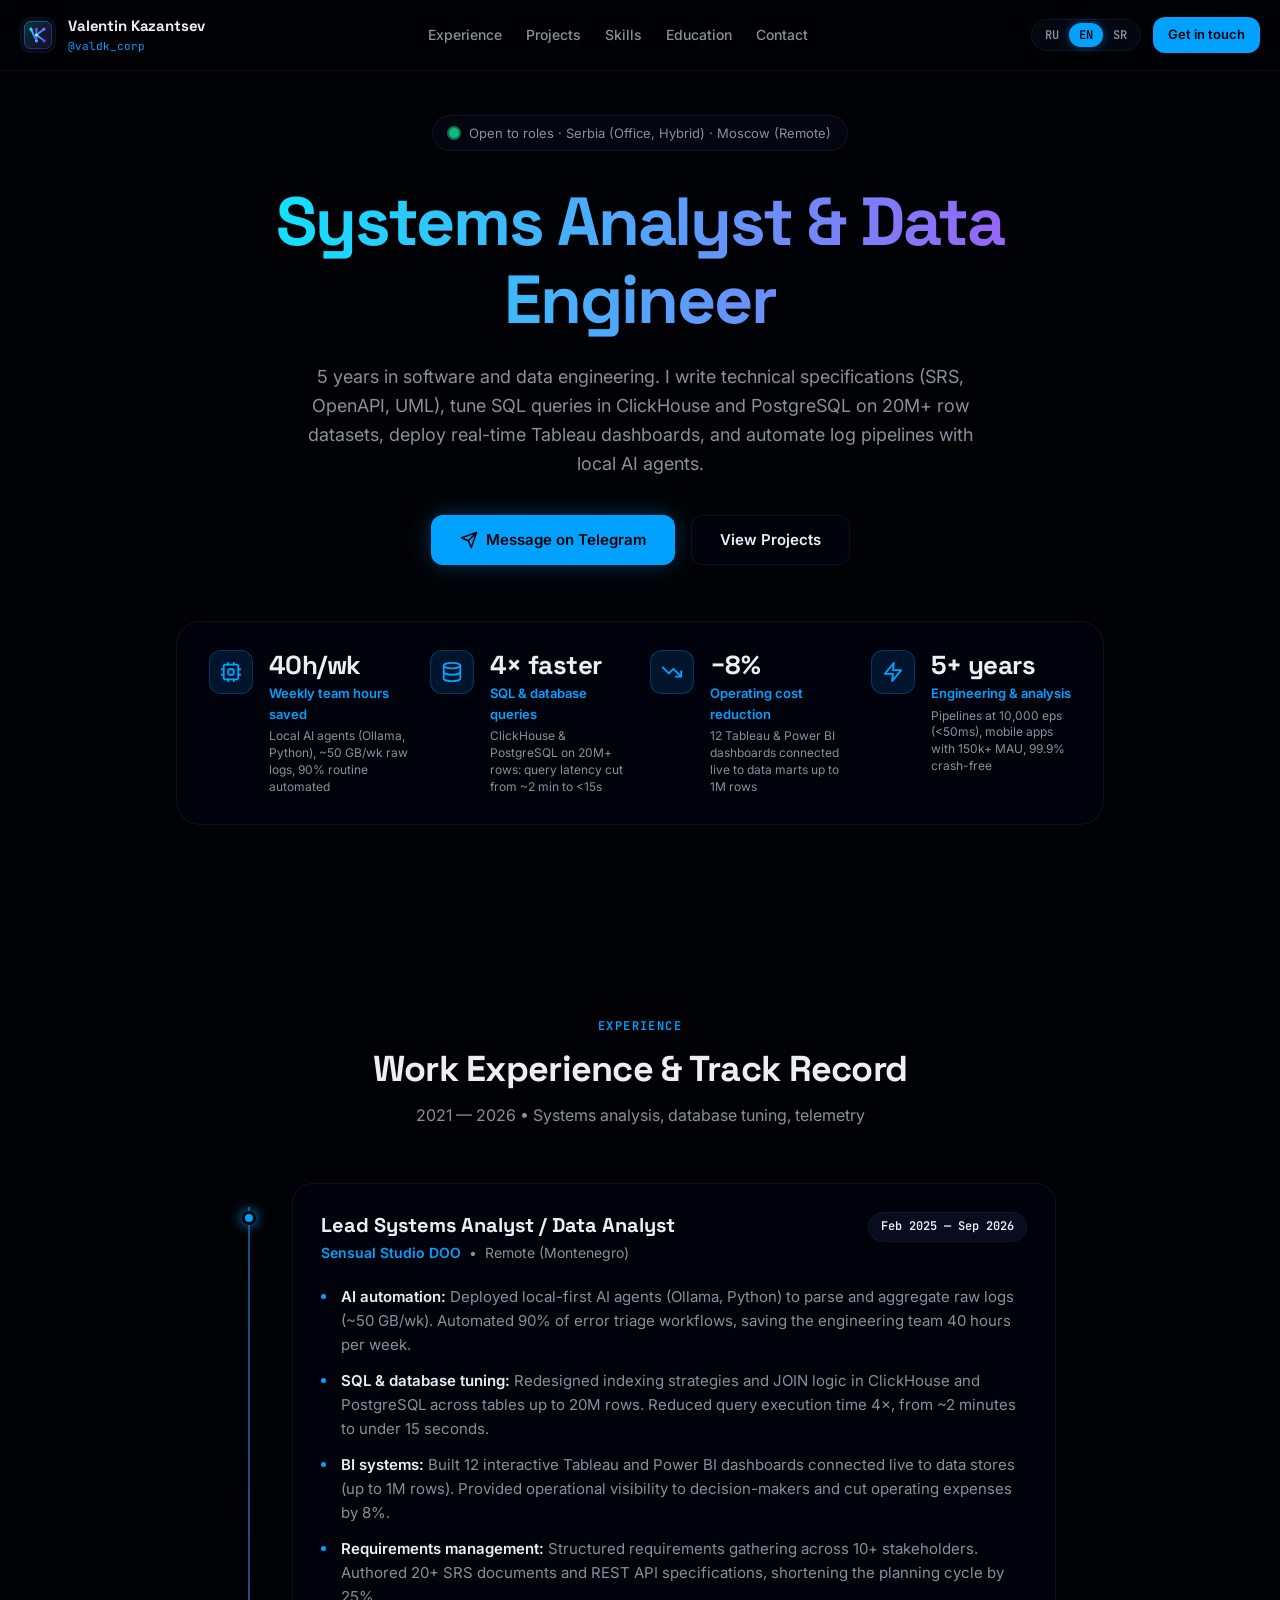
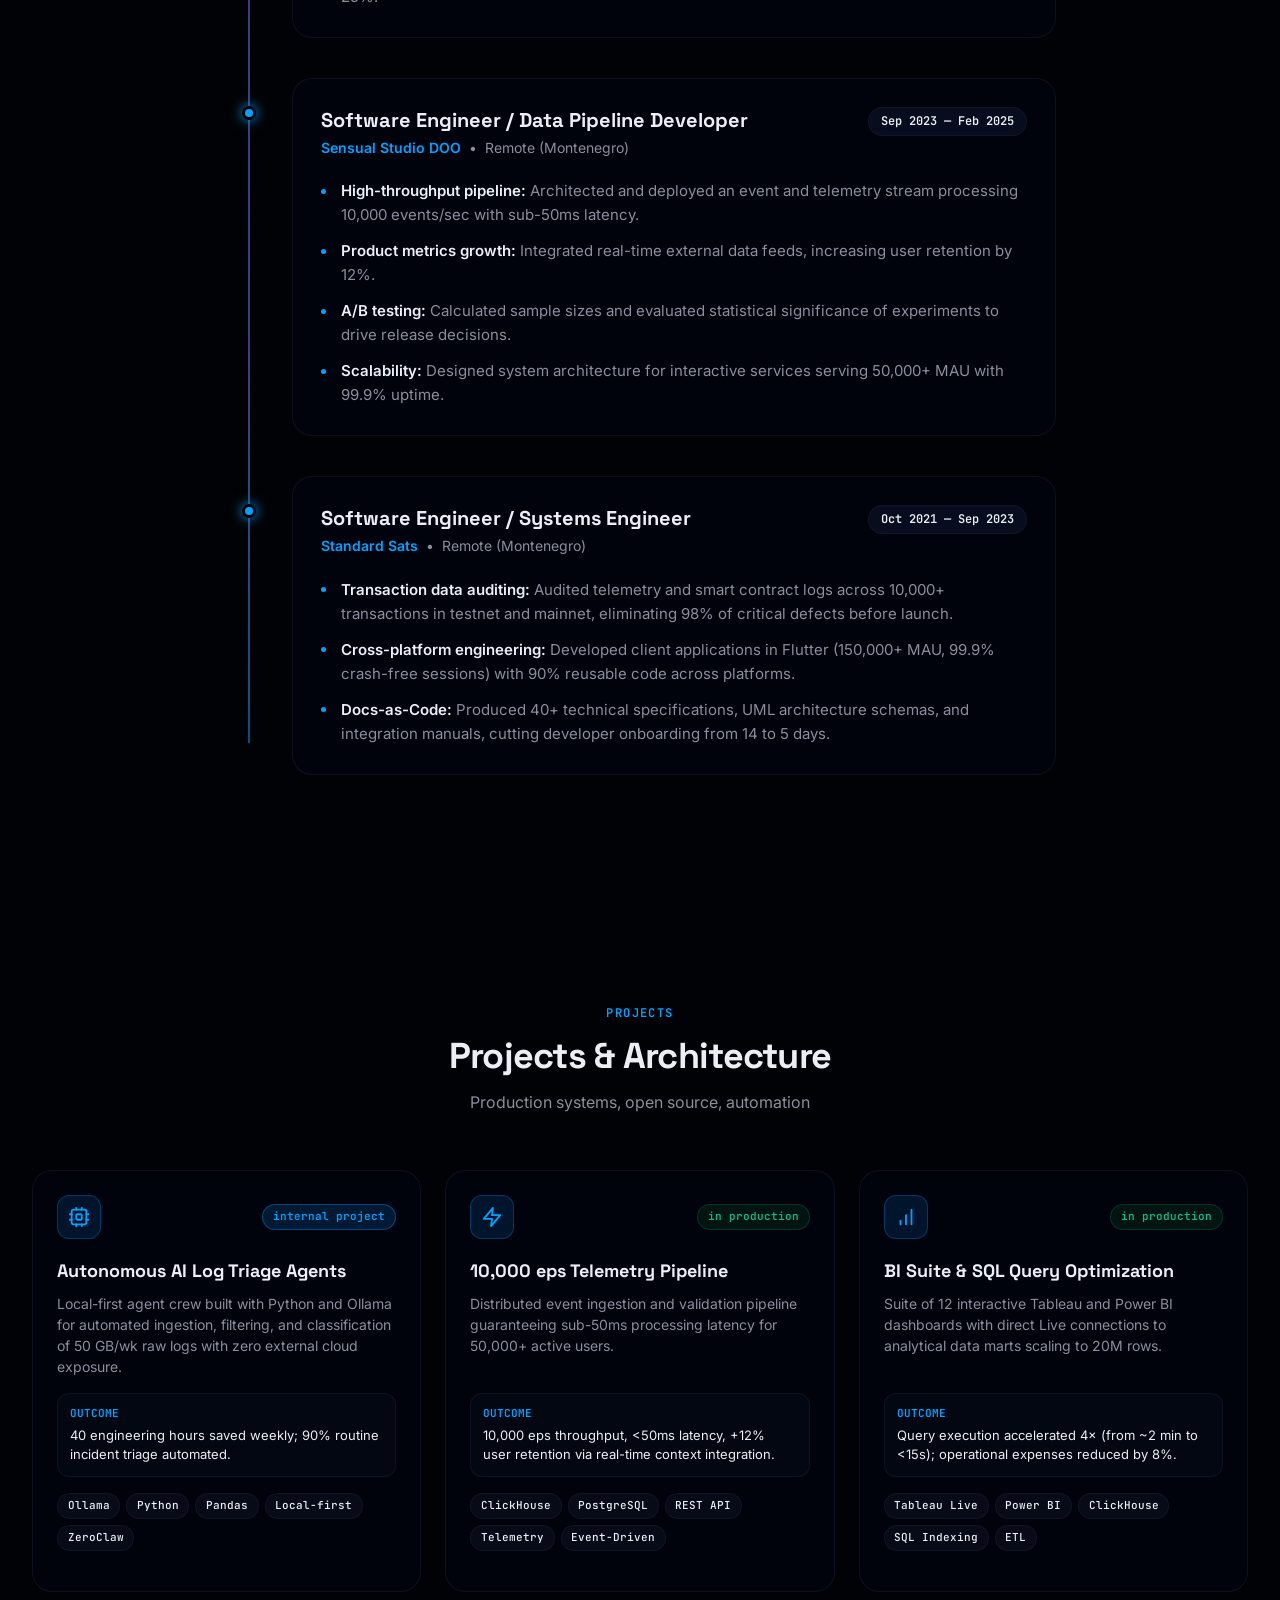
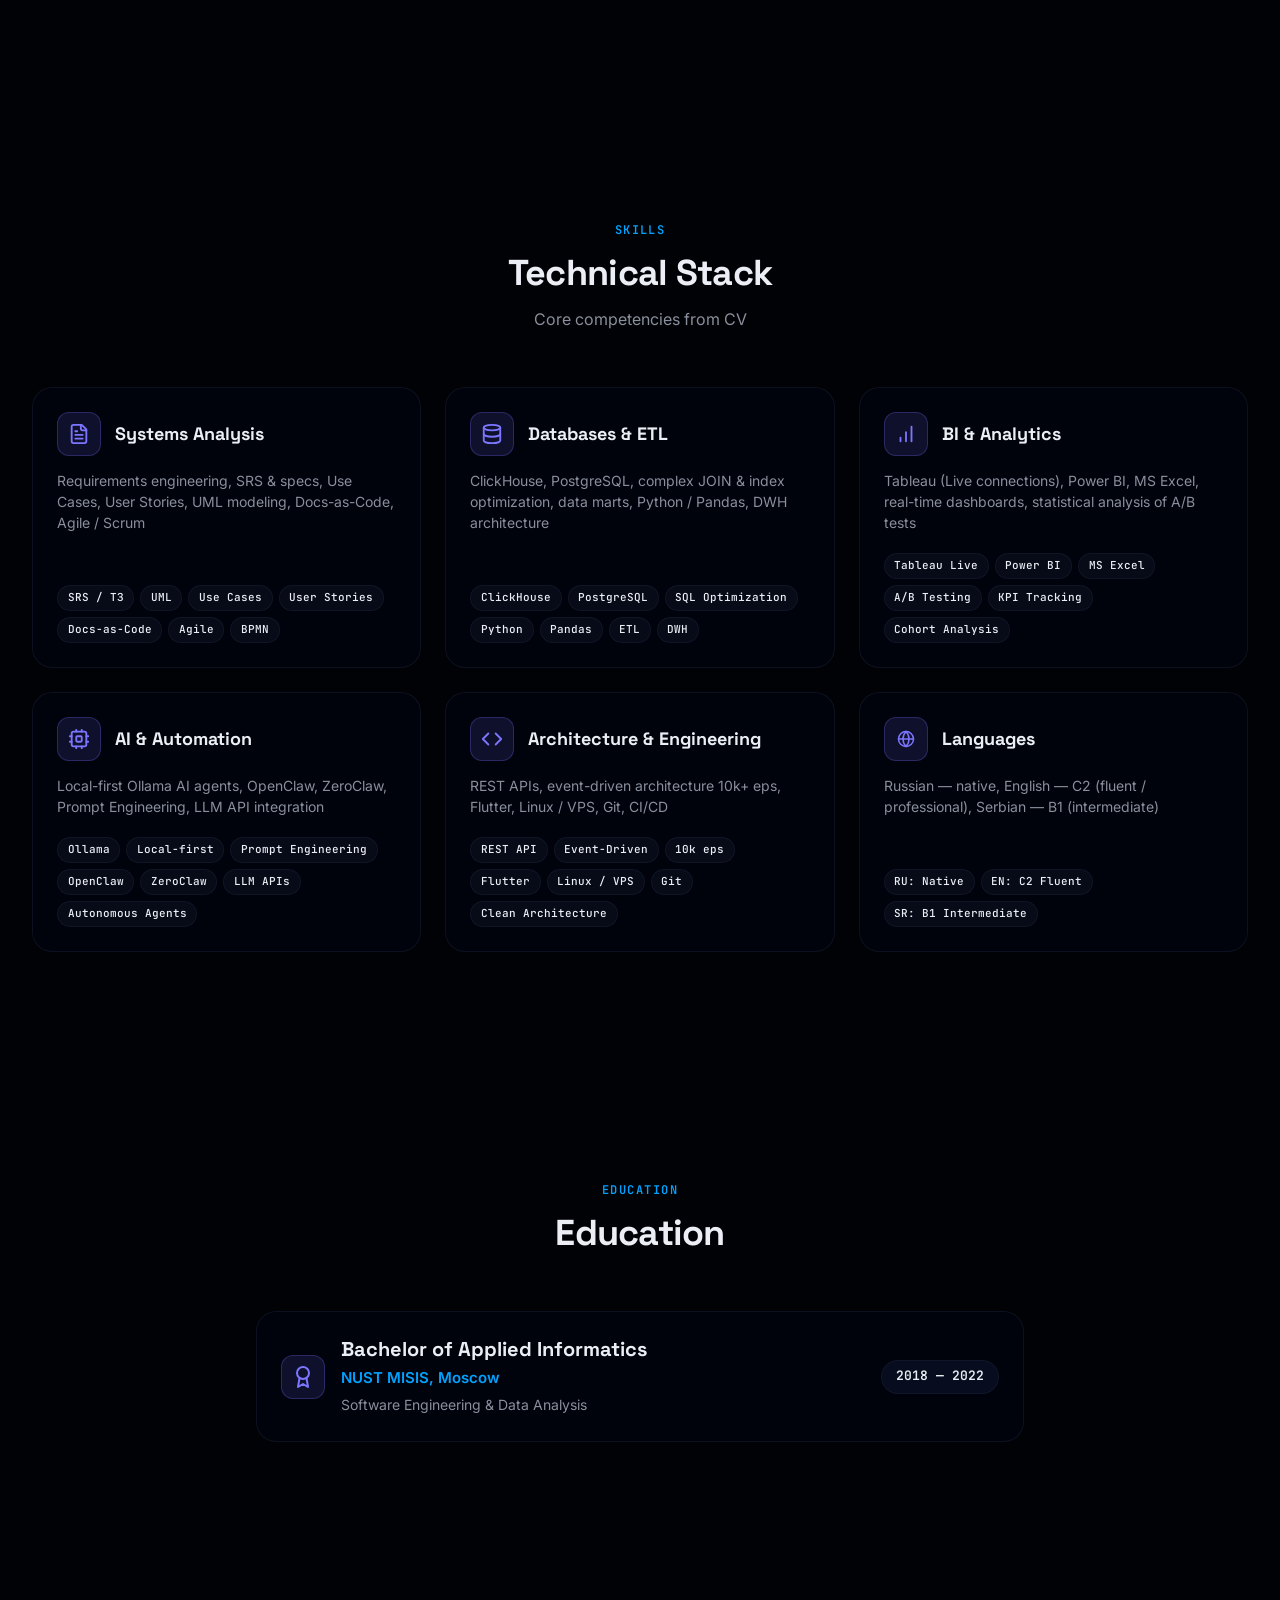
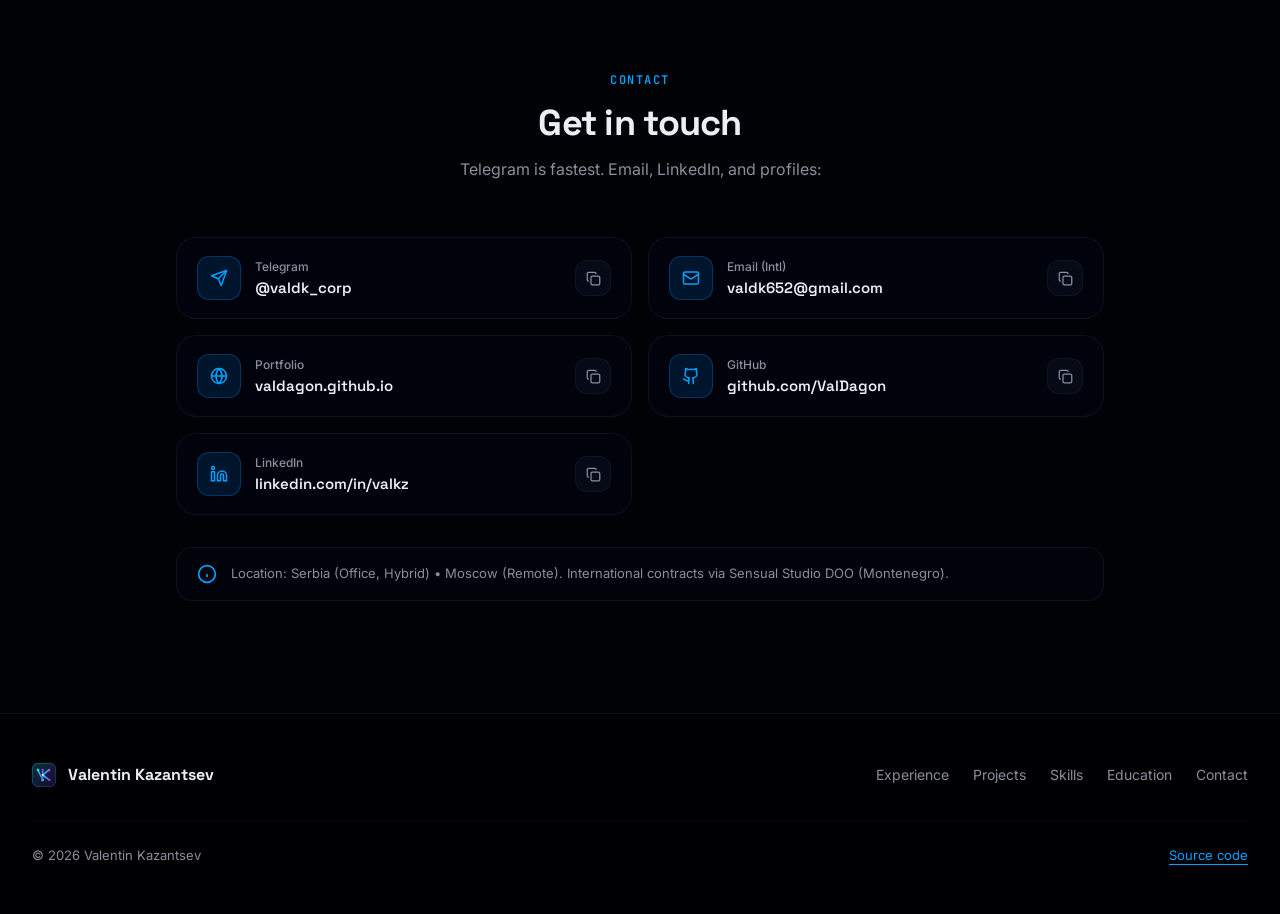
==== index.html @ 66e1b9c4 "feat: initial release of personal site" ====
<!doctype html>
<html lang="ru">
  <head>
    <meta charset="utf-8" />
    <script>
      (function () {
        var path = location.pathname;
        if (
          location.hostname.toLowerCase() === "valdagon.github.io" &&
          (path === "/card" || path.indexOf("/card/") === 0)
        ) {
          location.replace("https://valdagon.github.io/" + location.search + location.hash);
        }
      })();
    </script>
    <meta name="viewport" content="width=device-width, initial-scale=1" />
    <meta name="color-scheme" content="dark" />
    <meta name="theme-color" content="#0d0f18" />
    <title>Валентин Казанцев — Системный аналитик & инженер данных</title>
    <meta
      name="description"
      content="5 лет в IT: разработка ТЗ и SRS, проектирование интеграций, оптимизация ClickHouse и PostgreSQL, дашборды Tableau и локальные ИИ-агенты."
    />
    <link rel="canonical" href="https://valdagon.github.io/" />
    <link rel="icon" type="image/svg+xml" href="/assets/favicon.svg?v=20261026" />
    <link rel="icon" type="image/png" sizes="32x32" href="/assets/favicon-32x32.png?v=20261026" />
    <link rel="icon" type="image/png" sizes="16x16" href="/assets/favicon-16x16.png?v=20261026" />
    <link rel="shortcut icon" href="/favicon.ico?v=20261026" />
    <link rel="apple-touch-icon" sizes="180x180" href="/assets/apple-touch-icon-v3.png?v=20261026" />

    <!-- Google Fonts: Space Grotesk, Inter, JetBrains Mono with full Cyrillic & Latin support -->
    <link rel="preconnect" href="https://fonts.googleapis.com" />
    <link rel="preconnect" href="https://fonts.gstatic.com" crossorigin />
    <link
      href="https://fonts.googleapis.com/css2?family=Inter:wght@400;500;600;700&family=JetBrains+Mono:wght@400;500;600&family=Space+Grotesk:wght@500;600;700&display=swap"
      rel="stylesheet"
    />

    <meta property="og:type" content="profile" />
    <meta property="og:url" content="https://valdagon.github.io/" />
    <meta property="og:title" content="Валентин Казанцев — Системный аналитик & инженер данных" />
    <meta
      property="og:description"
      content="5 лет в IT: разработка ТЗ и SRS, ClickHouse, PostgreSQL, Tableau, локальные ИИ-агенты."
    />
    <meta property="og:image" content="https://valdagon.github.io/assets/og-card-v3.png?v=20261026" />
    <meta property="og:image:secure_url" content="https://valdagon.github.io/assets/og-card-v3.png?v=20261026" />
    <meta property="og:image:type" content="image/png" />
    <meta property="og:image:width" content="1200" />
    <meta property="og:image:height" content="630" />
    <meta property="og:image:alt" content="Валентин Казанцев — Системный аналитик & инженер данных" />
    <meta property="og:locale" content="ru_RU" />
    <meta name="twitter:card" content="summary_large_image" />
    <meta name="twitter:title" content="Валентин Казанцев — Системный аналитик & инженер данных" />
    <meta
      name="twitter:description"
      content="5 лет в IT: разработка ТЗ и SRS, ClickHouse, PostgreSQL, Tableau, локальные ИИ-агенты."
    />
    <meta name="twitter:image" content="https://valdagon.github.io/assets/og-card-v3.png?v=20261026" />

    <link rel="stylesheet" href="/css/tokens.css?v=8" />
    <link rel="stylesheet" href="/css/style.css?v=8" />

    <script type="application/ld+json">
      {
        "@context": "https://schema.org",
        "@type": "Person",
        "name": "Валентин Казанцев",
        "alternateName": "Valentin Kazantsev",
        "jobTitle": "Системный аналитик",
        "url": "https://valdagon.github.io/",
        "email": "mailto:valrus56@yandex.ru",
        "sameAs": [
          "https://github.com/ValDagon",
          "https://www.linkedin.com/in/valkz/",
          "https://t.me/valdk_corp",
          "https://kwork.ru/user/valdk"
        ],
        "alumniOf": {
          "@type": "CollegeOrUniversity",
          "name": "НИТУ «МИСИС»"
        },
        "knowsLanguage": ["ru", "en", "sr"]
      }
    </script>
  </head>

  <body>
    <!-- Skip to content for keyboard accessibility -->
    <a class="skip-link" href="#main" data-i18n="skip">К содержанию</a>

    <!-- Cosmic Background: Radial Blur Blobs & Starfield -->
    <div class="cosmic-bg" aria-hidden="true">
      <div class="glow-blob glow-blob-1"></div>
      <div class="glow-blob glow-blob-2"></div>
      <div class="glow-blob glow-blob-3"></div>
      <div class="starfield" id="starfield"></div>
    </div>

    <!-- Fixed Glass Navbar -->
    <header class="navbar" id="navbar">
      <div class="navbar-container">
        <a href="#top" class="nav-brand" aria-label="Валентин Казанцев — наверх">
          <div class="brand-logo-wrap">
            <svg
              width="28"
              height="28"
              viewBox="0 0 36 36"
              fill="none"
              xmlns="http://www.w3.org/2000/svg"
              class="brand-monogram"
              aria-hidden="true"
            >
              <defs>
                <linearGradient id="vkBrandGradNav" x1="0%" y1="0%" x2="100%" y2="100%">
                  <stop offset="0%" stop-color="#00F2FE"></stop>
                  <stop offset="100%" stop-color="#7C3AED"></stop>
                </linearGradient>
                <linearGradient id="vkBrandBgNav" x1="0%" y1="0%" x2="100%" y2="100%">
                  <stop offset="0%" stop-color="#00F2FE" stop-opacity="0.18"></stop>
                  <stop offset="100%" stop-color="#7C3AED" stop-opacity="0.08"></stop>
                </linearGradient>
              </defs>
              <rect width="36" height="36" rx="9" fill="#0A0B14"></rect>
              <rect width="36" height="36" rx="9" fill="url(#vkBrandBgNav)"></rect>
              <rect x="0.5" y="0.5" width="35" height="35" rx="8.5" stroke="url(#vkBrandGradNav)" stroke-opacity="0.45"></rect>
              <path d="M9 10.5L16 25.5V10.5" stroke="url(#vkBrandGradNav)" stroke-width="2.4" stroke-linecap="round" stroke-linejoin="round"></path>
              <path d="M16 18L25.5 10.5" stroke="url(#vkBrandGradNav)" stroke-width="2.4" stroke-linecap="round"></path>
              <path d="M16 18L26 25.5" stroke="url(#vkBrandGradNav)" stroke-width="2.4" stroke-linecap="round"></path>
              <circle cx="9" cy="10.5" r="2" fill="#00F2FE"></circle>
              <circle cx="16" cy="25.5" r="2" fill="#38BDF8"></circle>
              <circle cx="16" cy="10.5" r="2" fill="#7C3AED"></circle>
              <circle cx="25.5" cy="10.5" r="2" fill="#A855F7"></circle>
              <circle cx="26" cy="25.5" r="2" fill="#7C3AED"></circle>
              <circle cx="16" cy="18" r="1.5" fill="#FFFFFF"></circle>
            </svg>
          </div>
          <div class="brand-info">
            <span class="brand-title">Valentin Kazantsev</span>
            <span class="brand-sub">@valdk_corp</span>
          </div>
        </a>

        <!-- Desktop Navigation -->
        <nav class="nav-menu" id="nav-menu" aria-label="Разделы портфолио">
          <a href="#experience" class="nav-link" data-i18n="navExperience">Опыт</a>
          <a href="#cases" class="nav-link" data-i18n="navCases">Кейсы</a>
          <a href="#stack" class="nav-link" data-i18n="navStack">Стек</a>
          <a href="#education" class="nav-link" data-i18n="navEducation">Образование</a>
          <a href="#contact" class="nav-link" data-i18n="navContact">Контакты</a>
        </nav>

        <!-- Right Controls: Lang Switcher + Telegram CTA + Mobile Toggle -->
        <div class="nav-actions">
          <div class="lang-switch" role="group" aria-labelledby="lang-label">
            <span class="visually-hidden" id="lang-label">Язык</span>
            <button type="button" class="lang-pill" data-lang="ru" aria-pressed="true">RU</button>
            <button type="button" class="lang-pill" data-lang="en" aria-pressed="false">EN</button>
            <button type="button" class="lang-pill" data-lang="sr" aria-pressed="false">SR</button>
          </div>

          <a
            class="btn btn-primary btn-sm btn-nav-cta"
            href="https://t.me/valdk_corp"
            target="_blank"
            rel="noopener noreferrer"
            data-i18n="contactCta"
          >
            Связаться
          </a>

          <button
            type="button"
            class="mobile-menu-btn"
            id="mobile-menu-toggle"
            aria-label="Открыть меню"
            aria-expanded="false"
          >
            <svg width="20" height="20" viewBox="0 0 24 24" fill="none" stroke="currentColor" stroke-width="2">
              <line x1="3" y1="12" x2="21" y2="12"></line>
              <line x1="3" y1="6" x2="21" y2="6"></line>
              <line x1="3" y1="18" x2="21" y2="18"></line>
            </svg>
          </button>
        </div>
      </div>

      <!-- Mobile Dropdown Navigation -->
      <div class="mobile-drawer" id="mobile-drawer" hidden>
        <nav class="mobile-nav-links">
          <a href="#experience" class="mobile-nav-link" data-i18n="navExperience">Опыт</a>
          <a href="#cases" class="mobile-nav-link" data-i18n="navCases">Кейсы</a>
          <a href="#stack" class="mobile-nav-link" data-i18n="navStack">Стек</a>
          <a href="#education" class="mobile-nav-link" data-i18n="navEducation">Образование</a>
          <a href="#contact" class="mobile-nav-link" data-i18n="navContact">Контакты</a>
        </nav>
      </div>
    </header>

    <main id="main">
      <!-- Centered Full-Viewport Hero (Direct Flow: Availability -> Gradient Headline -> Lead -> CTAs -> Stats) -->
      <section class="hero-section" id="top">
        <div class="hero-container">
          <!-- Availability Pill -->
          <div class="hero-status-pill">
            <span class="status-pulse">
              <span class="status-dot"></span>
              <span class="status-ping"></span>
            </span>
            <span id="hero-status-text"></span>
          </div>

          <!-- Headline: Clean, authoritative gradient display -->
          <h1 class="hero-headline">
            <span class="hero-gradient-text" id="hero-title-text"></span>
          </h1>

          <!-- Lead Paragraph -->
          <p class="hero-lead-text" id="hero-about-text"></p>

          <!-- Dual Hero CTAs -->
          <div class="hero-cta-buttons">
            <a
              class="btn btn-primary btn-lg btn-glow"
              href="https://t.me/valdk_corp"
              target="_blank"
              rel="noopener noreferrer"
              id="hero-cta-tg"
            >
              <svg width="18" height="18" viewBox="0 0 24 24" fill="none" stroke="currentColor" stroke-width="2" stroke-linecap="round" stroke-linejoin="round">
                <path d="m22 2-7 20-4-9-9-4Z"></path>
                <path d="M22 2 11 13"></path>
              </svg>
              <span data-i18n="cta">Написать в Telegram</span>
            </a>
            <a class="btn btn-secondary btn-lg" href="#cases" data-i18n="ctaAlt">
              Смотреть кейсы
            </a>
          </div>

          <!-- Hero Stat Strip Banner (4 Key Metrics) -->
          <div class="stat-strip-container">
            <div class="stat-strip-card" id="hero-stat-strip">
              <!-- Rendered via JS -->
            </div>
          </div>
        </div>
      </section>

      <!-- Section: Experience Timeline -->
      <section class="section" id="experience" aria-labelledby="h-experience">
        <div class="section-container">
          <div class="section-header">
            <span class="section-eyebrow" data-i18n="navExperience">Опыт</span>
            <h2 class="section-title" id="h-experience" data-i18n="expTitle">Опыт работы и результаты</h2>
            <p class="section-subtitle" id="h-experience-sub" data-i18n="expSubtitle">2021 — 2026 • Системный анализ, оптимизация СУБД, телеметрия</p>
          </div>

          <div class="timeline-wrapper">
            <div class="timeline-spine" aria-hidden="true"></div>
            <div class="timeline-list" id="jobs">
              <!-- Rendered via JS -->
            </div>
          </div>
        </div>
      </section>

      <!-- Section: Featured Cases -->
      <section class="section" id="cases" aria-labelledby="h-cases">
        <div class="section-container">
          <div class="section-header">
            <span class="section-eyebrow" data-i18n="navCases">Кейсы</span>
            <h2 class="section-title" id="h-cases" data-i18n="casesTitle">Кейсы и архитектура</h2>
            <p class="section-subtitle" id="h-cases-sub" data-i18n="casesSubtitle">Продакшен-системы, открытый код, автоматизация</p>
          </div>

          <div class="cases-grid" id="cases-list">
            <!-- Rendered via JS -->
          </div>
        </div>
      </section>

      <!-- Section: Stack & Skills (All 6 Categories) -->
      <section class="section" id="stack" aria-labelledby="h-stack">
        <div class="section-container">
          <div class="section-header">
            <span class="section-eyebrow" data-i18n="navStack">Стек</span>
            <h2 class="section-title" id="h-stack" data-i18n="stackTitle">Технологический стек</h2>
            <p class="section-subtitle" id="stack-subtitle" data-i18n="stackSubtitle">Ключевые компетенции по данным резюме</p>
          </div>

          <div class="stack-grid" id="stack-list">
            <!-- Rendered via JS -->
          </div>
        </div>
      </section>

      <!-- Section: Education -->
      <section class="section" id="education" aria-labelledby="h-education">
        <div class="section-container">
          <div class="section-header">
            <span class="section-eyebrow" data-i18n="navEducation">Образование</span>
            <h2 class="section-title" id="h-education" data-i18n="eduTitle">Образование</h2>
          </div>

          <div class="education-card-wrap" id="education-card">
            <!-- Rendered via JS -->
          </div>
        </div>
      </section>

      <!-- Section: Contacts & Quick-Copy -->
      <section class="section" id="contact" aria-labelledby="h-contact">
        <div class="section-container">
          <div class="section-header">
            <span class="section-eyebrow" data-i18n="navContact">Контакты</span>
            <h2 class="section-title" id="h-contact" data-i18n="contactTitle">Связь</h2>
            <p class="section-subtitle" id="contact-intro"></p>
          </div>

          <div class="contacts-grid" id="contact-list">
            <!-- Rendered via JS -->
          </div>

          <div class="legal-card">
            <svg width="20" height="20" viewBox="0 0 24 24" fill="none" stroke="currentColor" stroke-width="2" class="legal-icon" aria-hidden="true">
              <circle cx="12" cy="12" r="10"></circle>
              <line x1="12" y1="16" x2="12" y2="12"></line>
              <line x1="12" y1="8" x2="12.01" y2="8"></line>
            </svg>
            <p class="legal-text" id="legal"></p>
          </div>
        </div>
      </section>
    </main>

    <!-- Site Footer -->
    <footer class="site-footer">
      <div class="footer-container">
        <div class="footer-top">
          <a href="#top" class="footer-brand" aria-label="Наверх">
            <svg
              width="24"
              height="24"
              viewBox="0 0 36 36"
              fill="none"
              xmlns="http://www.w3.org/2000/svg"
              class="brand-monogram"
              aria-hidden="true"
            >
              <defs>
                <linearGradient id="vkBrandGradFoot" x1="0%" y1="0%" x2="100%" y2="100%">
                  <stop offset="0%" stop-color="#00F2FE"></stop>
                  <stop offset="100%" stop-color="#7C3AED"></stop>
                </linearGradient>
                <linearGradient id="vkBrandBgFoot" x1="0%" y1="0%" x2="100%" y2="100%">
                  <stop offset="0%" stop-color="#00F2FE" stop-opacity="0.18"></stop>
                  <stop offset="100%" stop-color="#7C3AED" stop-opacity="0.08"></stop>
                </linearGradient>
              </defs>
              <rect width="36" height="36" rx="9" fill="#0A0B14"></rect>
              <rect width="36" height="36" rx="9" fill="url(#vkBrandBgFoot)"></rect>
              <rect x="0.5" y="0.5" width="35" height="35" rx="8.5" stroke="url(#vkBrandGradFoot)" stroke-opacity="0.45"></rect>
              <path d="M9 10.5L16 25.5V10.5" stroke="url(#vkBrandGradFoot)" stroke-width="2.4" stroke-linecap="round" stroke-linejoin="round"></path>
              <path d="M16 18L25.5 10.5" stroke="url(#vkBrandGradFoot)" stroke-width="2.4" stroke-linecap="round"></path>
              <path d="M16 18L26 25.5" stroke="url(#vkBrandGradFoot)" stroke-width="2.4" stroke-linecap="round"></path>
              <circle cx="9" cy="10.5" r="2" fill="#00F2FE"></circle>
              <circle cx="16" cy="25.5" r="2" fill="#38BDF8"></circle>
              <circle cx="16" cy="10.5" r="2" fill="#7C3AED"></circle>
              <circle cx="25.5" cy="10.5" r="2" fill="#A855F7"></circle>
              <circle cx="26" cy="25.5" r="2" fill="#7C3AED"></circle>
              <circle cx="16" cy="18" r="1.5" fill="#FFFFFF"></circle>
            </svg>
            <span class="footer-brand-name">Valentin Kazantsev</span>
          </a>

          <nav class="footer-nav" aria-label="Нижняя навигация">
            <a href="#experience" data-i18n="navExperience">Опыт</a>
            <a href="#cases" data-i18n="navCases">Кейсы</a>
            <a href="#stack" data-i18n="navStack">Стек</a>
            <a href="#education" data-i18n="navEducation">Образование</a>
            <a href="#contact" data-i18n="navContact">Контакты</a>
          </nav>
        </div>

        <div class="footer-bottom">
          <p id="foot-left" class="footer-copy">© 2026 Valentin Kazantsev</p>
          <p id="foot-note" class="footer-note" data-i18n="footNote">GitHub Pages · космический дизайн v7 takethe.space</p>
          <p class="footer-source">
            <a
              href="https://github.com/ValDagon/ValDagon.github.io"
              target="_blank"
              rel="noopener noreferrer"
              data-i18n="sourceLink"
            >
              Исходный код
            </a>
          </p>
        </div>
      </div>
    </footer>

    <!-- Toast Notification for 1-Click Copy -->
    <div id="toast" class="toast" role="status" aria-live="polite"></div>

    <noscript>
      <div class="noscript">
        <p>
          <strong>Валентин Казанцев</strong> — Системный аналитик & инженер данных.
          5 лет в IT: разработка ТЗ и SRS, интеграции, ClickHouse, PostgreSQL, Tableau, Power BI и локальные ИИ-агенты.
        </p>
        <p>
          Telegram: <a href="https://t.me/valdk_corp">@valdk_corp</a> ·
          Email: <a href="mailto:valrus56@yandex.ru">valrus56@yandex.ru</a> ·
          GitHub: <a href="https://github.com/ValDagon">ValDagon</a>
        </p>
      </div>
    </noscript>

    <script src="/js/data.js?v=8" defer></script>
    <script src="/js/app.js?v=8" defer></script>
  </body>
</html>
---- css/tokens.css ----
/* Design tokens · takethe.space Cosmic Engineering Aesthetic
 * Exact color palette, OKLCH tokens, glowing neon borders, and typography.
 */

:root {
  color-scheme: dark;

  /* Surfaces & cosmic background */
  --background: oklch(8% 0.02 265);
  --foreground: oklch(95% 0.01 265);
  --card: oklch(12% 0.03 265);
  --card-glass: oklch(12% 0.03 265 / 0.65);
  --card-foreground: oklch(95% 0.01 265);
  --popover: oklch(10% 0.02 265);
  --popover-foreground: oklch(95% 0.01 265);
  --secondary: oklch(18% 0.04 265);
  --secondary-glass: oklch(18% 0.04 265 / 0.6);
  --secondary-foreground: oklch(95% 0.01 265);
  --muted: oklch(20% 0.03 265);
  --muted-foreground: oklch(65% 0.02 265);

  /* Primary Electric Cyan & Secondary Ultraviolet */
  --primary: oklch(70% 0.2 250);
  --primary-rgb: 0, 242, 254;
  --primary-foreground: oklch(8% 0.02 265);
  --accent: oklch(65% 0.22 280);
  --accent-rgb: 124, 58, 237;
  --accent-foreground: oklch(95% 0.01 265);
  --destructive: oklch(50% 0.2 25);
  --destructive-foreground: oklch(95% 0.01 265);

  /* Borders & Focus rings */
  --border: oklch(25% 0.04 265);
  --border-subtle: oklch(25% 0.04 265 / 0.5);
  --border-glow: oklch(70% 0.2 250 / 0.5);
  --input: oklch(18% 0.03 265);
  --ring: oklch(70% 0.2 250);

  /* Gradients */
  --gradient-cosmic: linear-gradient(135deg, #00f2fe 0%, #7c3aed 100%);
  --gradient-card-hover: linear-gradient(135deg, oklch(70% 0.2 250 / 0.12) 0%, oklch(65% 0.22 280 / 0.06) 50%, transparent 100%);
  --gradient-spine: linear-gradient(to bottom, oklch(70% 0.2 250 / 0.5), oklch(65% 0.22 280 / 0.5), oklch(70% 0.2 250 / 0.5));

  /* Radii */
  --radius-sm: 0.375rem;
  --radius: 0.75rem;
  --radius-lg: 1rem;
  --radius-xl: 1.25rem;
  --radius-2xl: 1.5rem;
  --radius-full: 9999px;

  /* Typography */
  --font-display: "Space Grotesk", system-ui, -apple-system, sans-serif;
  --font-sans: "Inter", system-ui, -apple-system, sans-serif;
  --font-mono: "JetBrains Mono", ui-monospace, SFMono-Regular, Menlo, Monaco, Consolas, monospace;

  /* Font sizes with fluid clamp */
  --fs-xs: 0.75rem;
  --fs-sm: 0.875rem;
  --fs-base: 1rem;
  --fs-lg: 1.125rem;
  --fs-xl: 1.25rem;
  --fs-2xl: 1.5rem;
  --fs-3xl: clamp(1.75rem, 1.4rem + 1.2vw, 2.25rem);
  --fs-4xl: clamp(2.25rem, 1.8rem + 2vw, 3rem);
  --fs-5xl: clamp(2.75rem, 2rem + 3.2vw, 4.25rem);
  --fs-6xl: clamp(3.25rem, 2.4rem + 4.5vw, 5.5rem);

  /* Spacing */
  --space-1: 0.25rem;
  --space-2: 0.5rem;
  --space-3: 0.75rem;
  --space-4: 1rem;
  --space-6: 1.5rem;
  --space-8: 2rem;
  --space-12: 3rem;
  --space-16: 4rem;
  --space-20: 5rem;
  --space-24: 6rem;
  --space-32: 8rem;

  /* Shadows & Glows */
  --shadow-sm: 0 1px 2px 0 rgb(0 0 0 / 0.2);
  --shadow-card: 0 10px 30px -10px rgb(0 0 0 / 0.5);
  --shadow-cyan-glow: 0 0 30px -5px oklch(70% 0.2 250 / 0.35);
  --shadow-violet-glow: 0 0 30px -5px oklch(65% 0.22 280 / 0.35);

  /* Transitions */
  --ease-snappy: cubic-bezier(0.23, 1, 0.32, 1);
  --duration-fast: 140ms;
  --duration-normal: 250ms;
  --duration-slow: 400ms;
}
---- css/style.css ----
/* ==========================================================================
   Valentin Kazantsev · Cosmic Engineering Portfolio
   Visual DNA: takethe.space cosmic dark void, neon cyan/violet accents,
   Space Grotesk typography, responsive glassmorphic cards & timeline.
   ========================================================================== */

/* ---------- Reset & Base ---------- */
*,
*::before,
*::after {
  box-sizing: border-box;
  margin: 0;
  padding: 0;
}

html {
  font-family: var(--font-sans);
  font-size: 16px;
  line-height: 1.6;
  color: var(--foreground);
  background-color: var(--background);
  scroll-behavior: smooth;
  scroll-padding-top: 5rem;
  -webkit-font-smoothing: antialiased;
  -moz-osx-font-smoothing: grayscale;
}

body {
  min-height: 100vh;
  position: relative;
  overflow-x: hidden;
  background-color: var(--background);
  color: var(--foreground);
  font-size: var(--fs-base);
}

a {
  color: inherit;
  text-decoration: none;
}

button {
  font-family: inherit;
  font-size: inherit;
  background: none;
  border: none;
  color: inherit;
  cursor: pointer;
}

ul, ol {
  list-style: none;
}

img, svg {
  display: block;
  max-width: 100%;
}

.visually-hidden {
  position: absolute;
  width: 1px;
  height: 1px;
  padding: 0;
  margin: -1px;
  overflow: hidden;
  clip: rect(0, 0, 0, 0);
  white-space: nowrap;
  border: 0;
}

.mono {
  font-family: var(--font-mono);
  font-variant-numeric: tabular-nums;
}

/* Accessibility: Skip link */
.skip-link {
  position: absolute;
  top: -100px;
  left: 1rem;
  z-index: 100;
  padding: 0.75rem 1.25rem;
  background: var(--primary);
  color: var(--primary-foreground);
  font-weight: 600;
  border-radius: var(--radius);
  transition: top 140ms var(--ease-snappy);
}
.skip-link:focus-visible {
  top: 1rem;
  outline: 2px solid white;
}

/* ---------- Cosmic Background & Starfield ---------- */
.cosmic-bg {
  position: fixed;
  inset: 0;
  z-index: -1;
  pointer-events: none;
  overflow: hidden;
  background: radial-gradient(circle at 50% 0%, oklch(14% 0.03 265) 0%, var(--background) 75%);
}

.glow-blob {
  position: absolute;
  border-radius: var(--radius-full);
  will-change: transform, opacity;
  pointer-events: none;
}

.glow-blob-1 {
  top: 10%;
  left: 15%;
  width: 28rem;
  height: 28rem;
  background: oklch(70% 0.2 250 / 0.18);
  filter: blur(100px);
  animation: pulse 8s ease-in-out infinite;
}

.glow-blob-2 {
  top: 45%;
  right: 15%;
  width: 30rem;
  height: 30rem;
  background: oklch(65% 0.22 280 / 0.16);
  filter: blur(110px);
  animation: pulse 10s ease-in-out infinite 2s;
}

.glow-blob-3 {
  bottom: 10%;
  left: 30%;
  width: 24rem;
  height: 24rem;
  background: oklch(70% 0.2 250 / 0.12);
  filter: blur(90px);
  animation: pulse 12s ease-in-out infinite 4s;
}

.starfield {
  position: absolute;
  inset: 0;
  overflow: hidden;
}

.star {
  position: absolute;
  width: 2px;
  height: 2px;
  border-radius: var(--radius-full);
  background: rgba(255, 255, 255, 0.75);
  box-shadow: 0 0 4px rgba(255, 255, 255, 0.8);
  animation: twinkle var(--duration, 4s) ease-in-out infinite;
  animation-delay: var(--delay, 0s);
  will-change: opacity, transform;
}

@keyframes pulse {
  0%, 100% {
    opacity: 0.6;
    transform: scale(1);
  }
  50% {
    opacity: 0.95;
    transform: scale(1.08);
  }
}

@keyframes twinkle {
  0%, 100% {
    opacity: 0.15;
    transform: scale(0.8);
  }
  50% {
    opacity: 0.95;
    transform: scale(1.25);
  }
}

@keyframes gradient {
  0% {
    background-position: 0% 50%;
  }
  50% {
    background-position: 100% 50%;
  }
  100% {
    background-position: 0% 50%;
  }
}

@keyframes float {
  0%, 100% {
    transform: translateY(0);
  }
  50% {
    transform: translateY(-8px);
  }
}

/* ---------- Fixed Glass Navbar ---------- */
.navbar {
  position: fixed;
  top: 0;
  left: 0;
  right: 0;
  z-index: 50;
  background: oklch(8% 0.02 265 / 0.82);
  backdrop-filter: blur(20px);
  -webkit-backdrop-filter: blur(20px);
  border-bottom: 1px solid var(--border-subtle);
  transition: background-color var(--duration-normal) ease;
}

.navbar-container {
  max-width: 80rem;
  margin: 0 auto;
  padding: 0.875rem 1.25rem;
  display: flex;
  align-items: center;
  justify-content: space-between;
  gap: 1rem;
}

.nav-brand {
  display: flex;
  align-items: center;
  gap: 0.75rem;
  transition: transform var(--duration-normal) var(--ease-snappy);
}
.nav-brand:hover {
  transform: translateY(-1px);
}

.brand-logo-wrap {
  display: flex;
  align-items: center;
  justify-content: center;
  width: 2.25rem;
  height: 2.25rem;
  border-radius: var(--radius);
  background: oklch(18% 0.04 265 / 0.6);
  border: 1px solid var(--border-subtle);
  transition: border-color var(--duration-fast) ease, box-shadow var(--duration-fast) ease;
}
.nav-brand:hover .brand-logo-wrap {
  border-color: var(--primary);
  box-shadow: 0 0 15px oklch(70% 0.2 250 / 0.3);
}

.brand-monogram {
  display: block;
  overflow: visible;
  transition: transform var(--duration-fast) ease;
}
.nav-brand:hover .brand-monogram,
.footer-brand:hover .brand-monogram {
  transform: scale(1.06);
}

.brand-info {
  display: flex;
  flex-direction: column;
}

.brand-title {
  font-family: var(--font-display);
  font-weight: 700;
  font-size: 0.9375rem;
  letter-spacing: -0.01em;
  color: var(--foreground);
}

.brand-sub {
  font-family: var(--font-mono);
  font-size: 0.6875rem;
  color: var(--primary);
}

.nav-menu {
  display: none;
  align-items: center;
  gap: 1.5rem;
}

@media (min-width: 768px) {
  .nav-menu {
    display: flex;
  }
}

.nav-link {
  font-size: 0.875rem;
  font-weight: 500;
  color: var(--muted-foreground);
  transition: color var(--duration-fast) ease;
  position: relative;
  padding: 0.25rem 0;
}
.nav-link:hover,
.nav-link[aria-current="true"] {
  color: var(--foreground);
}
.nav-link[aria-current="true"]::after {
  content: "";
  position: absolute;
  bottom: -2px;
  left: 0;
  right: 0;
  height: 2px;
  background: var(--gradient-cosmic);
  border-radius: var(--radius-full);
}

.nav-actions {
  display: flex;
  align-items: center;
  gap: 0.75rem;
}

/* Lang Switcher */
.lang-switch {
  display: inline-flex;
  padding: 0.2rem;
  border-radius: var(--radius-full);
  background: oklch(14% 0.03 265 / 0.8);
  border: 1px solid var(--border-subtle);
}

.lang-pill {
  padding: 0.25rem 0.625rem;
  font-family: var(--font-mono);
  font-size: 0.75rem;
  font-weight: 600;
  border-radius: var(--radius-full);
  color: var(--muted-foreground);
  transition: all var(--duration-fast) ease;
}
.lang-pill:hover {
  color: var(--foreground);
}
.lang-pill.is-active,
.lang-pill[aria-pressed="true"] {
  background: var(--primary);
  color: var(--primary-foreground);
  box-shadow: 0 0 10px oklch(70% 0.2 250 / 0.4);
}

.btn-nav-cta {
  display: none;
}
@media (min-width: 640px) {
  .btn-nav-cta {
    display: inline-flex;
  }
}

.mobile-menu-btn {
  display: flex;
  align-items: center;
  justify-content: center;
  width: 2.25rem;
  height: 2.25rem;
  border-radius: var(--radius);
  border: 1px solid var(--border-subtle);
  background: oklch(14% 0.03 265 / 0.8);
  color: var(--foreground);
}
@media (min-width: 768px) {
  .mobile-menu-btn {
    display: none;
  }
}

.mobile-drawer {
  background: oklch(10% 0.02 265 / 0.95);
  backdrop-filter: blur(20px);
  border-bottom: 1px solid var(--border-subtle);
  padding: 1rem 1.25rem;
}
.mobile-drawer[hidden] {
  display: none;
}
.mobile-nav-links {
  display: flex;
  flex-direction: column;
  gap: 0.875rem;
}
.mobile-nav-link {
  font-size: 1rem;
  font-weight: 500;
  color: var(--muted-foreground);
  padding: 0.375rem 0;
}
.mobile-nav-link:hover,
.mobile-nav-link[aria-current="true"] {
  color: var(--primary);
}

/* ---------- Common Buttons ---------- */
.btn {
  display: inline-flex;
  align-items: center;
  justify-content: center;
  gap: 0.5rem;
  font-weight: 600;
  border-radius: var(--radius);
  cursor: pointer;
  text-decoration: none;
  user-select: none;
  white-space: nowrap;
  transition: background-color var(--duration-fast) ease,
              border-color var(--duration-fast) ease,
              color var(--duration-fast) ease,
              transform 80ms var(--ease-snappy),
              box-shadow var(--duration-fast) ease;
}

.btn:active {
  transform: scale(0.97);
}

.btn:focus-visible {
  outline: 2px solid var(--primary);
  outline-offset: 2px;
}

.btn-sm {
  padding: 0.4rem 0.875rem;
  font-size: 0.8125rem;
}

.btn-lg {
  padding: 0.75rem 1.75rem;
  font-size: 0.9375rem;
  min-height: 48px;
}

.btn-primary {
  background: var(--primary);
  color: var(--primary-foreground);
  border: 1px solid transparent;
}
.btn-primary:hover {
  background: oklch(75% 0.22 250);
}

.btn-glow {
  box-shadow: 0 0 25px -4px oklch(70% 0.2 250 / 0.45);
}
.btn-glow:hover {
  box-shadow: 0 0 35px 0 oklch(70% 0.2 250 / 0.65);
}

.btn-secondary {
  background: var(--card-glass);
  color: var(--foreground);
  border: 1px solid var(--border-subtle);
  backdrop-filter: blur(12px);
}
.btn-secondary:hover {
  background: oklch(18% 0.04 265 / 0.8);
  border-color: var(--border-glow);
}

/* ---------- Common Cards & Layout ---------- */
.section {
  position: relative;
  padding: 5rem 1.25rem;
  overflow: hidden;
  scroll-margin-top: 4.5rem;
}
@media (min-width: 1024px) {
  .section {
    padding: 7rem 2rem;
  }
}

.section-container {
  max-width: 76rem;
  margin: 0 auto;
}

.section-header {
  text-align: center;
  max-width: 42rem;
  margin: 0 auto 3.5rem auto;
}

.section-eyebrow {
  display: inline-block;
  margin-bottom: 0.75rem;
  font-family: var(--font-mono);
  font-size: 0.75rem;
  font-weight: 600;
  text-transform: uppercase;
  letter-spacing: 0.12em;
  color: var(--primary);
}

.section-title {
  font-family: var(--font-display);
  font-size: var(--fs-3xl);
  font-weight: 700;
  letter-spacing: -0.02em;
  color: var(--foreground);
  line-height: 1.2;
  margin-bottom: 0.75rem;
}

.section-subtitle {
  font-size: var(--fs-base);
  color: var(--muted-foreground);
  line-height: 1.5;
}

.glass-card {
  position: relative;
  background: var(--card-glass);
  border: 1px solid var(--border-subtle);
  backdrop-filter: blur(16px);
  -webkit-backdrop-filter: blur(16px);
  border-radius: var(--radius-xl);
  padding: 1.5rem;
  transition: transform var(--duration-normal) var(--ease-snappy),
              border-color var(--duration-normal) ease,
              box-shadow var(--duration-normal) ease,
              background-color var(--duration-normal) ease;
}
.glass-card:hover {
  border-color: var(--border-glow);
  box-shadow: 0 10px 30px -10px oklch(70% 0.2 250 / 0.2);
  transform: translateY(-2px);
  background: oklch(13% 0.03 265 / 0.85);
}

.card-spotlight {
  position: absolute;
  inset: 0;
  border-radius: inherit;
  background: var(--gradient-card-hover);
  opacity: 0;
  pointer-events: none;
  transition: opacity var(--duration-normal) ease;
}
.glass-card:hover .card-spotlight {
  opacity: 1;
}

.icon-badge {
  display: inline-flex;
  align-items: center;
  justify-content: center;
  width: 2.75rem;
  height: 2.75rem;
  border-radius: var(--radius);
  flex-shrink: 0;
}
.icon-badge-cyan {
  background: oklch(70% 0.2 250 / 0.12);
  color: var(--primary);
  border: 1px solid oklch(70% 0.2 250 / 0.25);
}
.icon-badge-violet {
  background: oklch(65% 0.22 280 / 0.12);
  color: var(--accent);
  border: 1px solid oklch(65% 0.22 280 / 0.25);
}

.tag-pill {
  display: inline-flex;
  align-items: center;
  padding: 0.2rem 0.6rem;
  font-family: var(--font-mono);
  font-size: 0.6875rem;
  font-weight: 500;
  border-radius: var(--radius-full);
  background: oklch(18% 0.03 265 / 0.7);
  border: 1px solid var(--border-subtle);
  color: var(--foreground);
}

/* ---------- Hero Section ---------- */
.hero-section {
  position: relative;
  min-height: 100vh;
  display: flex;
  align-items: center;
  justify-content: center;
  padding-top: 6.5rem;
  padding-bottom: 4rem;
  padding-left: 1.25rem;
  padding-right: 1.25rem;
}

.hero-container {
  max-width: 58rem;
  margin: 0 auto;
  display: flex;
  flex-direction: column;
  align-items: center;
  text-align: center;
}

/* Eyebrow status pill */
.hero-status-pill {
  display: inline-flex;
  align-items: center;
  gap: 0.625rem;
  padding: 0.4rem 1rem;
  border-radius: var(--radius-full);
  border: 1px solid var(--border-subtle);
  background: oklch(14% 0.03 265 / 0.75);
  backdrop-filter: blur(12px);
  margin-bottom: 2rem;
  font-size: 0.8125rem;
  color: var(--muted-foreground);
}

.status-pulse {
  position: relative;
  display: flex;
  width: 0.625rem;
  height: 0.625rem;
}
.status-dot {
  position: absolute;
  inset: 0;
  border-radius: var(--radius-full);
  background: #10b981;
}
.status-ping {
  position: absolute;
  inset: -2px;
  border-radius: var(--radius-full);
  background: #10b981;
  opacity: 0.6;
  animation: pulse 2s cubic-bezier(0, 0, 0.2, 1) infinite;
}

/* Headline */
.hero-headline {
  font-family: var(--font-display);
  font-size: var(--fs-4xl);
  font-weight: 700;
  letter-spacing: -0.03em;
  line-height: 1.15;
  margin-bottom: 1.5rem;
}
@media (min-width: 768px) {
  .hero-headline {
    font-size: var(--fs-5xl);
  }
}

.hero-gradient-text {
  display: block;
  background: linear-gradient(90deg, #00f2fe 0%, #a855f7 50%, #00f2fe 100%);
  background-size: 200% auto;
  -webkit-background-clip: text;
  background-clip: text;
  color: transparent;
  animation: gradient 6s linear infinite;
}

.hero-lead-text {
  font-size: var(--fs-lg);
  color: var(--muted-foreground);
  max-width: 44rem;
  margin-bottom: 2.25rem;
  line-height: 1.6;
}

.hero-cta-buttons {
  display: flex;
  flex-direction: column;
  gap: 1rem;
  width: 100%;
  max-width: 24rem;
  margin-bottom: 3.5rem;
}
@media (min-width: 480px) {
  .hero-cta-buttons {
    flex-direction: row;
    justify-content: center;
    max-width: none;
  }
}

/* Stat Strip Banner */
.stat-strip-container {
  width: 100%;
  max-width: 58rem;
}

.stat-strip-card {
  display: grid;
  grid-template-columns: 1fr;
  gap: 1.25rem;
  background: oklch(12% 0.03 265 / 0.7);
  border: 1px solid var(--border-subtle);
  border-radius: var(--radius-2xl);
  padding: 1.5rem;
  backdrop-filter: blur(20px);
}
@media (min-width: 640px) {
  .stat-strip-card {
    grid-template-columns: repeat(2, 1fr);
  }
}
@media (min-width: 1024px) {
  .stat-strip-card {
    grid-template-columns: repeat(4, 1fr);
    padding: 1.75rem 2rem;
  }
}

.stat-card-item {
  display: flex;
  align-items: flex-start;
  gap: 1rem;
  text-align: left;
}
.stat-card-content {
  display: flex;
  flex-direction: column;
}

.stat-value {
  font-family: var(--font-display);
  font-size: 1.5rem;
  font-weight: 700;
  letter-spacing: -0.02em;
  color: var(--foreground);
  line-height: 1.2;
}
@media (min-width: 1024px) {
  .stat-value {
    font-size: 1.625rem;
  }
}

.stat-label {
  font-size: 0.8125rem;
  font-weight: 600;
  color: var(--primary);
  margin-top: 0.125rem;
}

.stat-desc {
  font-size: 0.75rem;
  color: var(--muted-foreground);
  margin-top: 0.25rem;
  line-height: 1.4;
}

/* ---------- Timeline Section ---------- */
.timeline-wrapper {
  position: relative;
  max-width: 52rem;
  margin: 0 auto;
}

.timeline-spine {
  position: absolute;
  top: 1.5rem;
  bottom: 2rem;
  left: 1rem;
  width: 2px;
  background: var(--gradient-spine);
}
@media (min-width: 768px) {
  .timeline-spine {
    left: 1.5rem;
  }
}

.timeline-list {
  display: flex;
  flex-direction: column;
  gap: 2.5rem;
}

.timeline-item {
  position: relative;
  padding-left: 3rem;
}
@media (min-width: 768px) {
  .timeline-item {
    padding-left: 4.25rem;
  }
}

.timeline-node {
  position: absolute;
  top: 1.75rem;
  left: calc(1rem - 6px);
  width: 14px;
  height: 14px;
  border-radius: var(--radius-full);
  background: var(--primary);
  border: 3px solid var(--background);
  box-shadow: 0 0 12px var(--primary);
}
@media (min-width: 768px) {
  .timeline-node {
    left: calc(1.5rem - 6px);
  }
}

.timeline-card {
  padding: 1.75rem;
}

.timeline-card-head {
  display: flex;
  flex-direction: column;
  gap: 0.5rem;
  margin-bottom: 1.25rem;
}
@media (min-width: 640px) {
  .timeline-card-head {
    flex-direction: row;
    align-items: flex-start;
    justify-content: space-between;
  }
}

.timeline-role {
  font-family: var(--font-display);
  font-size: 1.25rem;
  font-weight: 700;
  color: var(--foreground);
  line-height: 1.3;
}

.timeline-meta-row {
  display: flex;
  flex-wrap: wrap;
  align-items: center;
  gap: 0.5rem;
  margin-top: 0.25rem;
  font-size: 0.875rem;
  color: var(--muted-foreground);
}

.timeline-org {
  color: var(--primary);
  font-weight: 600;
}

.timeline-date-badge {
  display: inline-flex;
  align-items: center;
  padding: 0.25rem 0.75rem;
  border-radius: var(--radius-full);
  background: oklch(18% 0.04 265 / 0.8);
  border: 1px solid var(--border-subtle);
  font-family: var(--font-mono);
  font-size: 0.75rem;
  font-weight: 600;
  color: var(--foreground);
  white-space: nowrap;
  align-self: flex-start;
}

.timeline-bullets {
  display: flex;
  flex-direction: column;
  gap: 0.75rem;
}

.timeline-bullet {
  position: relative;
  padding-left: 1.25rem;
  font-size: 0.9375rem;
  color: var(--muted-foreground);
  line-height: 1.6;
}
.timeline-bullet::before {
  content: "";
  position: absolute;
  top: 0.6rem;
  left: 0;
  width: 5px;
  height: 5px;
  border-radius: var(--radius-full);
  background: var(--primary);
}
.timeline-bullet strong {
  color: var(--foreground);
  font-weight: 600;
}

/* ---------- Cases Section ---------- */
.cases-grid {
  display: grid;
  grid-template-columns: 1fr;
  gap: 1.5rem;
}
@media (min-width: 768px) {
  .cases-grid {
    grid-template-columns: repeat(2, 1fr);
  }
}
@media (min-width: 1024px) {
  .cases-grid {
    grid-template-columns: repeat(3, 1fr);
  }
}

.case-card {
  display: flex;
  flex-direction: column;
  height: 100%;
}

.case-card-top {
  display: flex;
  align-items: center;
  justify-content: space-between;
  margin-bottom: 1.25rem;
}

.status-pill {
  font-family: var(--font-mono);
  font-size: 0.6875rem;
  font-weight: 600;
  padding: 0.2rem 0.625rem;
  border-radius: var(--radius-full);
  border: 1px solid var(--border-subtle);
  text-transform: lowercase;
}
.status-pill.status-live {
  background: oklch(50% 0.15 150 / 0.15);
  color: #10b981;
  border-color: oklch(50% 0.15 150 / 0.35);
}
.status-pill.status-open {
  background: oklch(65% 0.22 280 / 0.15);
  color: #a855f7;
  border-color: oklch(65% 0.22 280 / 0.35);
}
.status-pill.status-internal {
  background: oklch(70% 0.2 250 / 0.15);
  color: var(--primary);
  border-color: oklch(70% 0.2 250 / 0.35);
}

.case-title {
  font-family: var(--font-display);
  font-size: 1.125rem;
  font-weight: 700;
  color: var(--foreground);
  line-height: 1.35;
  margin-bottom: 0.625rem;
}

.case-summary {
  font-size: 0.875rem;
  color: var(--muted-foreground);
  line-height: 1.5;
  margin-bottom: 1rem;
  flex-grow: 1;
}

.case-result-box {
  background: oklch(14% 0.03 265 / 0.8);
  border: 1px solid var(--border-subtle);
  border-radius: var(--radius);
  padding: 0.75rem;
  margin-bottom: 1rem;
  font-size: 0.8125rem;
  line-height: 1.45;
}
.case-result-label {
  display: block;
  font-family: var(--font-mono);
  font-size: 0.6875rem;
  font-weight: 600;
  color: var(--primary);
  text-transform: uppercase;
  margin-bottom: 0.25rem;
}
.case-result-text {
  color: var(--foreground);
}

.case-tags {
  display: flex;
  flex-wrap: wrap;
  gap: 0.375rem;
  margin-top: auto;
  margin-bottom: 1rem;
}

.case-link-row {
  margin-top: 0.5rem;
  display: flex;
  align-items: center;
  justify-content: flex-end;
}
.case-link {
  display: inline-flex;
  align-items: center;
  gap: 0.375rem;
  font-size: 0.8125rem;
  font-weight: 600;
  color: var(--primary);
  transition: transform var(--duration-fast) ease, color var(--duration-fast) ease;
}
.case-link:hover {
  color: #38bdf8;
  transform: translateX(2px);
}

/* ---------- Stack Section ---------- */
.stack-grid {
  display: grid;
  grid-template-columns: 1fr;
  gap: 1.5rem;
}
@media (min-width: 640px) {
  .stack-grid {
    grid-template-columns: repeat(2, 1fr);
  }
}
@media (min-width: 1024px) {
  .stack-grid {
    grid-template-columns: repeat(3, 1fr);
  }
}

.stack-card {
  display: flex;
  flex-direction: column;
}

.stack-card-head {
  display: flex;
  align-items: center;
  gap: 0.875rem;
  margin-bottom: 0.875rem;
}

.stack-card-title {
  font-family: var(--font-display);
  font-size: 1.125rem;
  font-weight: 700;
  color: var(--foreground);
}

.stack-card-desc {
  font-size: 0.875rem;
  color: var(--muted-foreground);
  line-height: 1.5;
  margin-bottom: 1.25rem;
  flex-grow: 1;
}

.stack-tags {
  display: flex;
  flex-wrap: wrap;
  gap: 0.375rem;
}

/* ---------- Education Section ---------- */
.education-card-wrap {
  max-width: 48rem;
  margin: 0 auto;
}

.education-card {
  display: flex;
  flex-direction: column;
  gap: 1rem;
}
@media (min-width: 640px) {
  .education-card {
    flex-direction: row;
    align-items: center;
  }
}

.education-card-left {
  display: flex;
  align-items: center;
  gap: 1rem;
}

.education-info {
  display: flex;
  flex-direction: column;
}

.education-degree {
  font-family: var(--font-display);
  font-size: 1.25rem;
  font-weight: 700;
  color: var(--foreground);
  line-height: 1.3;
}

.education-org {
  font-size: 0.9375rem;
  font-weight: 600;
  color: var(--primary);
  margin-top: 0.25rem;
}

.education-note {
  font-size: 0.875rem;
  color: var(--muted-foreground);
  margin-top: 0.25rem;
}

.education-years {
  font-family: var(--font-mono);
  font-size: 0.8125rem;
  font-weight: 600;
  color: var(--foreground);
  background: oklch(18% 0.04 265 / 0.8);
  border: 1px solid var(--border-subtle);
  padding: 0.35rem 0.875rem;
  border-radius: var(--radius-full);
  white-space: nowrap;
  align-self: flex-start;
}
@media (min-width: 640px) {
  .education-years {
    margin-left: auto;
    align-self: center;
  }
}

/* ---------- Contacts Section ---------- */
.contacts-grid {
  display: grid;
  grid-template-columns: 1fr;
  gap: 1rem;
  max-width: 58rem;
  margin: 0 auto 2rem auto;
}
@media (min-width: 640px) {
  .contacts-grid {
    grid-template-columns: repeat(2, 1fr);
  }
}

.contact-card {
  display: flex;
  align-items: center;
  justify-content: space-between;
  gap: 1rem;
  padding: 1.125rem 1.25rem;
}

.contact-card-main {
  display: flex;
  align-items: center;
  gap: 0.875rem;
  min-width: 0;
}

.contact-card-text {
  display: flex;
  flex-direction: column;
  min-width: 0;
}

.contact-label {
  font-size: 0.75rem;
  font-weight: 500;
  color: var(--muted-foreground);
}

.contact-value-link {
  font-family: var(--font-display);
  font-size: 0.9375rem;
  font-weight: 600;
  color: var(--foreground);
  overflow: hidden;
  text-overflow: ellipsis;
  white-space: nowrap;
  transition: color var(--duration-fast) ease;
}
.contact-value-link:hover {
  color: var(--primary);
}

.btn-copy {
  display: flex;
  align-items: center;
  justify-content: center;
  width: 2.25rem;
  height: 2.25rem;
  border-radius: var(--radius);
  background: oklch(16% 0.03 265 / 0.8);
  border: 1px solid var(--border-subtle);
  color: var(--muted-foreground);
  flex-shrink: 0;
  transition: all var(--duration-fast) ease;
}
.btn-copy:hover {
  background: var(--primary);
  color: var(--primary-foreground);
  border-color: var(--primary);
  box-shadow: 0 0 12px oklch(70% 0.2 250 / 0.4);
}
.btn-copy:active {
  transform: scale(0.92);
}

.legal-card {
  max-width: 58rem;
  margin: 0 auto;
  display: flex;
  align-items: center;
  gap: 0.875rem;
  padding: 1rem 1.25rem;
  border-radius: var(--radius-lg);
  background: oklch(12% 0.03 265 / 0.5);
  border: 1px solid var(--border-subtle);
}

.legal-icon {
  color: var(--primary);
  flex-shrink: 0;
}

.legal-text {
  font-size: 0.8125rem;
  color: var(--muted-foreground);
  line-height: 1.5;
}

/* ---------- Site Footer ---------- */
.site-footer {
  border-top: 1px solid var(--border-subtle);
  background: oklch(7% 0.02 265 / 0.9);
  padding: 3rem 1.25rem;
  backdrop-filter: blur(16px);
}

.footer-container {
  max-width: 76rem;
  margin: 0 auto;
  display: flex;
  flex-direction: column;
  gap: 2rem;
}

.footer-top {
  display: flex;
  flex-direction: column;
  align-items: center;
  gap: 1.5rem;
}
@media (min-width: 768px) {
  .footer-top {
    flex-direction: row;
    justify-content: space-between;
  }
}

.footer-brand {
  display: flex;
  align-items: center;
  gap: 0.75rem;
}

.footer-brand-name {
  font-family: var(--font-display);
  font-weight: 700;
  font-size: 1rem;
  color: var(--foreground);
}

.footer-nav {
  display: flex;
  flex-wrap: wrap;
  justify-content: center;
  gap: 1.5rem;
}
.footer-nav a {
  font-size: 0.875rem;
  color: var(--muted-foreground);
  transition: color var(--duration-fast) ease;
}
.footer-nav a:hover {
  color: var(--foreground);
}

.footer-bottom {
  display: flex;
  flex-direction: column;
  align-items: center;
  gap: 0.5rem;
  border-top: 1px solid oklch(20% 0.03 265 / 0.4);
  padding-top: 1.5rem;
  font-size: 0.8125rem;
  color: var(--muted-foreground);
  text-align: center;
}
@media (min-width: 768px) {
  .footer-bottom {
    flex-direction: row;
    justify-content: space-between;
  }
}

.footer-source a {
  color: var(--primary);
  text-decoration: underline;
  text-underline-offset: 4px;
}
.footer-source a:hover {
  color: #38bdf8;
}

/* ---------- Toast Notification ---------- */
.toast {
  position: fixed;
  bottom: 2rem;
  left: 50%;
  transform: translateX(-50%) translateY(100px);
  background: oklch(14% 0.03 265 / 0.95);
  border: 1px solid var(--primary);
  box-shadow: 0 10px 30px oklch(70% 0.2 250 / 0.35);
  color: var(--foreground);
  font-family: var(--font-sans);
  font-size: 0.875rem;
  font-weight: 500;
  padding: 0.75rem 1.5rem;
  border-radius: var(--radius-full);
  z-index: 1000;
  opacity: 0;
  pointer-events: none;
  transition: transform 250ms var(--ease-snappy), opacity 250ms ease;
}

.toast.show {
  transform: translateX(-50%) translateY(0);
  opacity: 1;
}

/* ---------- Noscript ---------- */
.noscript {
  background: oklch(14% 0.03 265);
  border: 1px solid var(--border);
  border-radius: var(--radius);
  padding: 1.5rem;
  margin: 2rem auto;
  max-width: 48rem;
  color: var(--foreground);
}
.noscript p {
  margin-bottom: 0.75rem;
}
.noscript a {
  color: var(--primary);
  text-decoration: underline;
}

/* ---------- Accessibility: Prefers-reduced-motion ---------- */
@media (prefers-reduced-motion: reduce) {
  *,
  *::before,
  *::after {
    animation-duration: 0.01ms !important;
    animation-iteration-count: 1 !important;
    transition-duration: 0.01ms !important;
    scroll-behavior: auto !important;
  }
  .hero-gradient-text {
    background: none;
    color: var(--primary);
  }
}
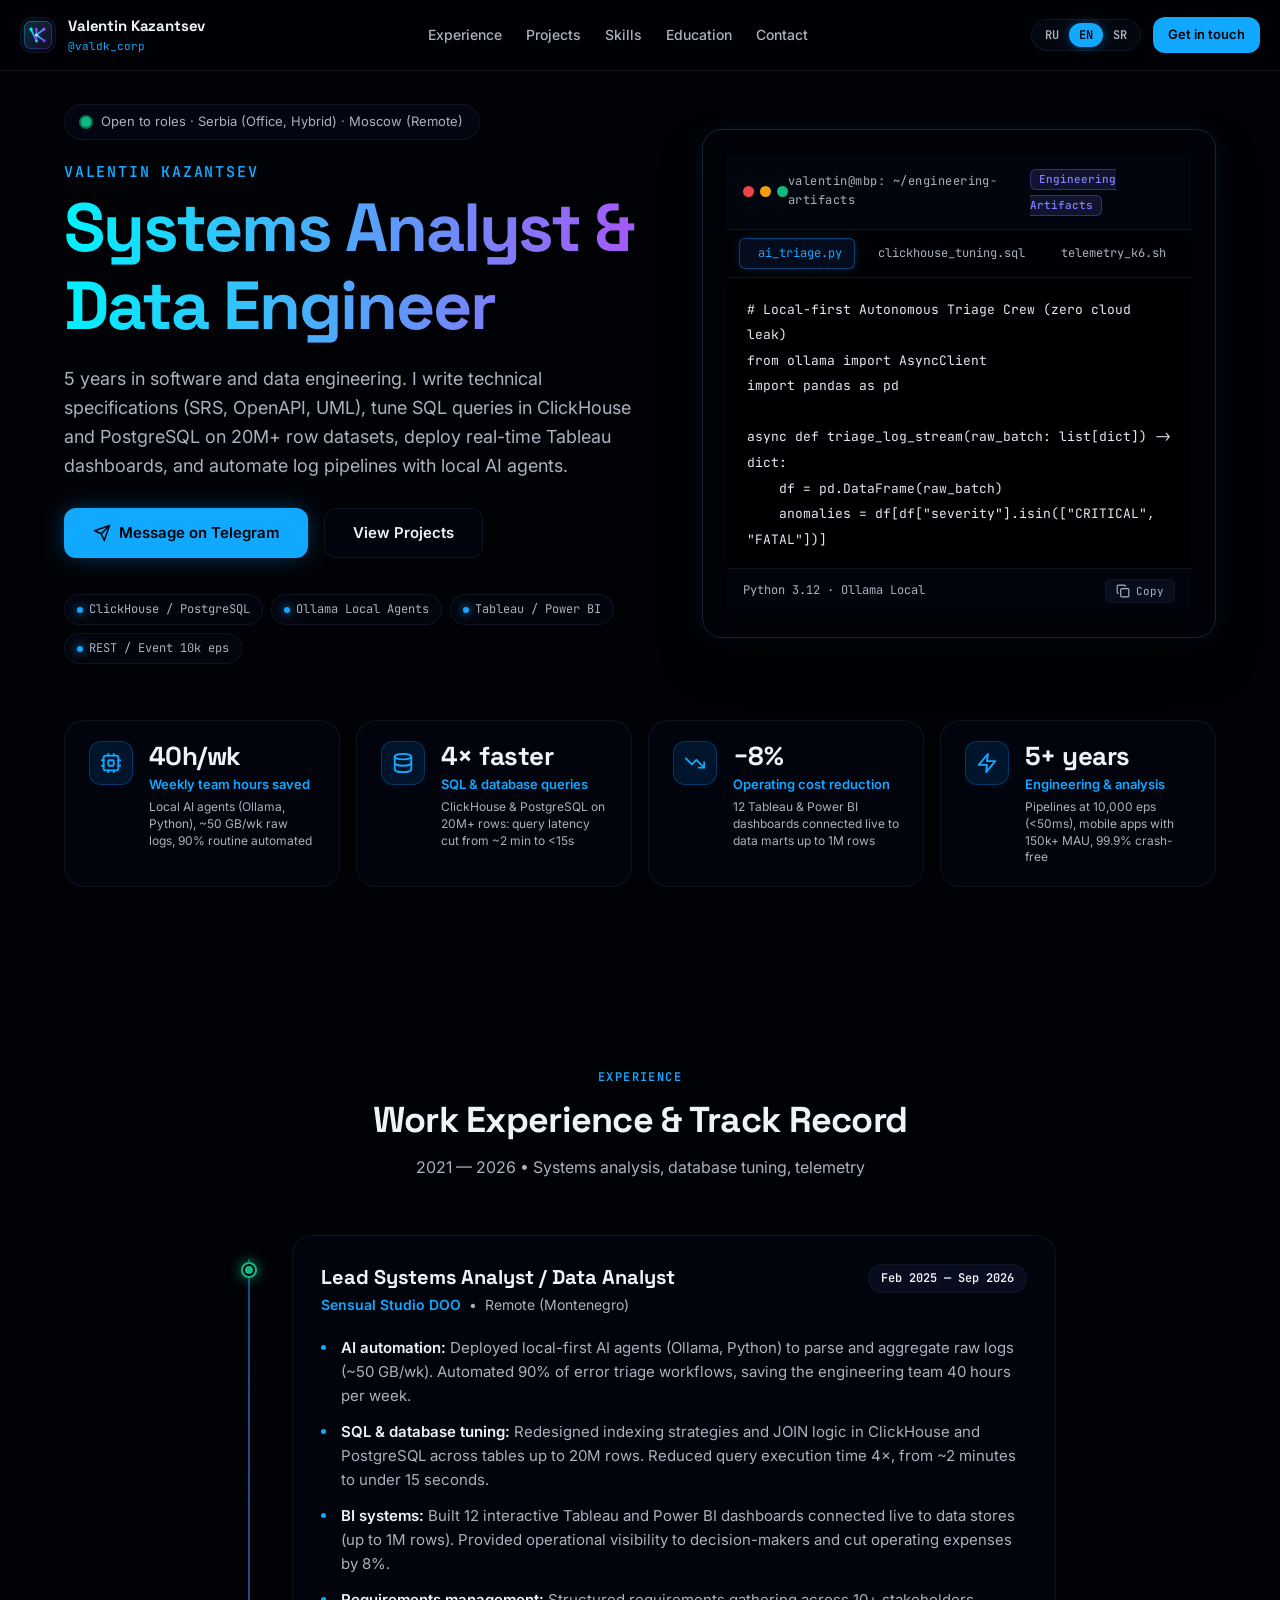
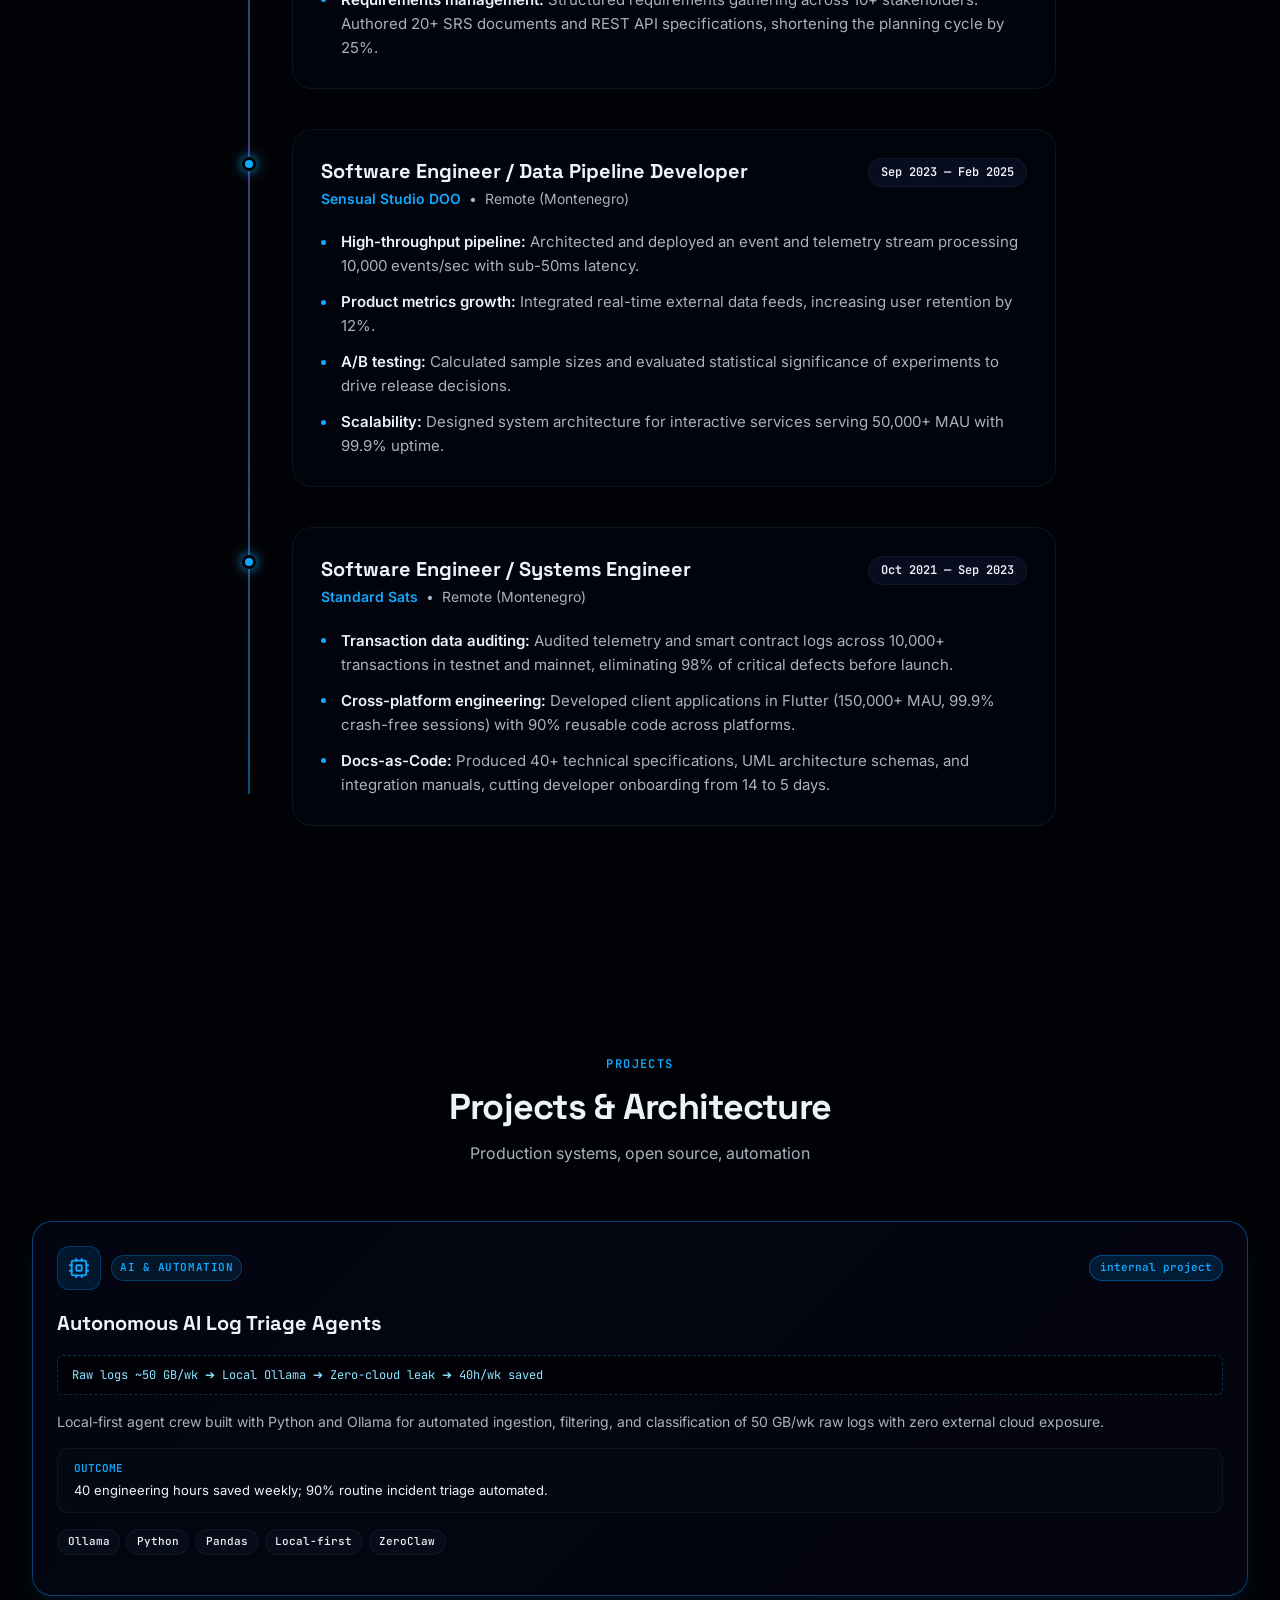
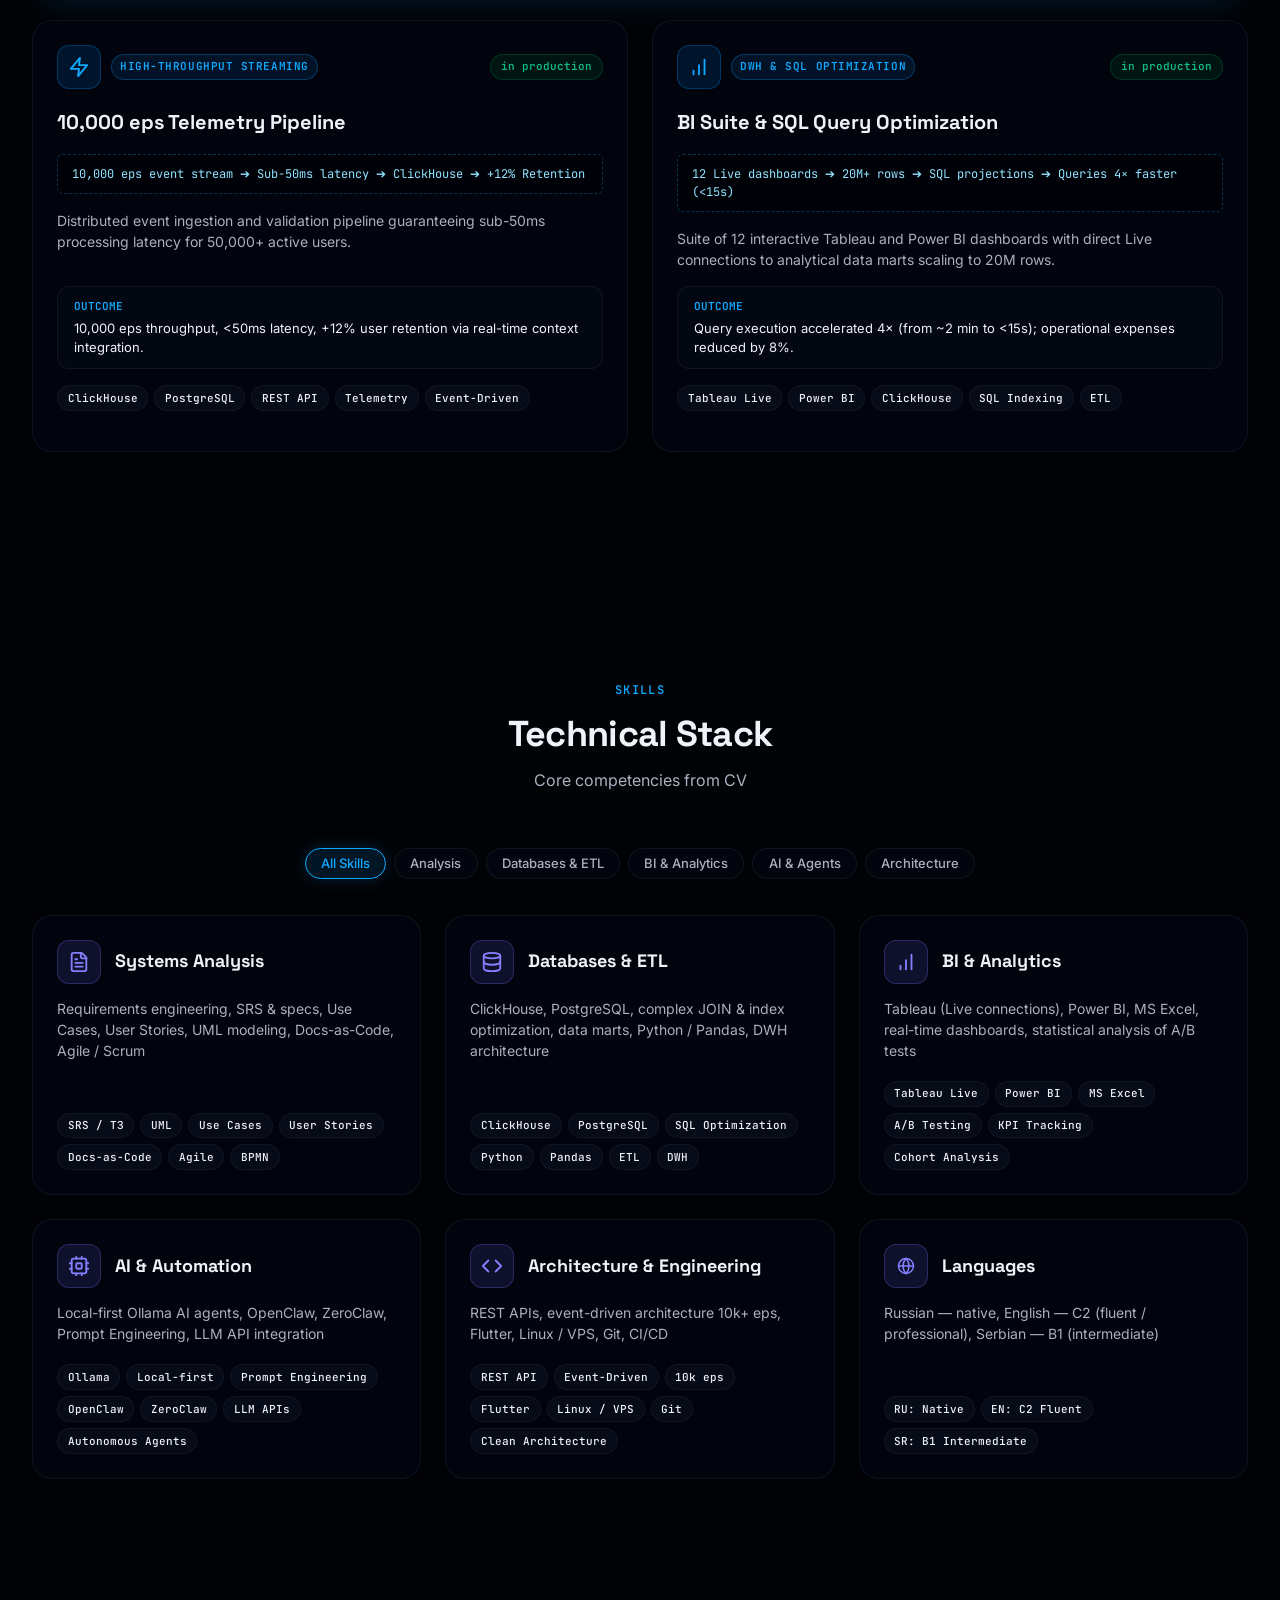
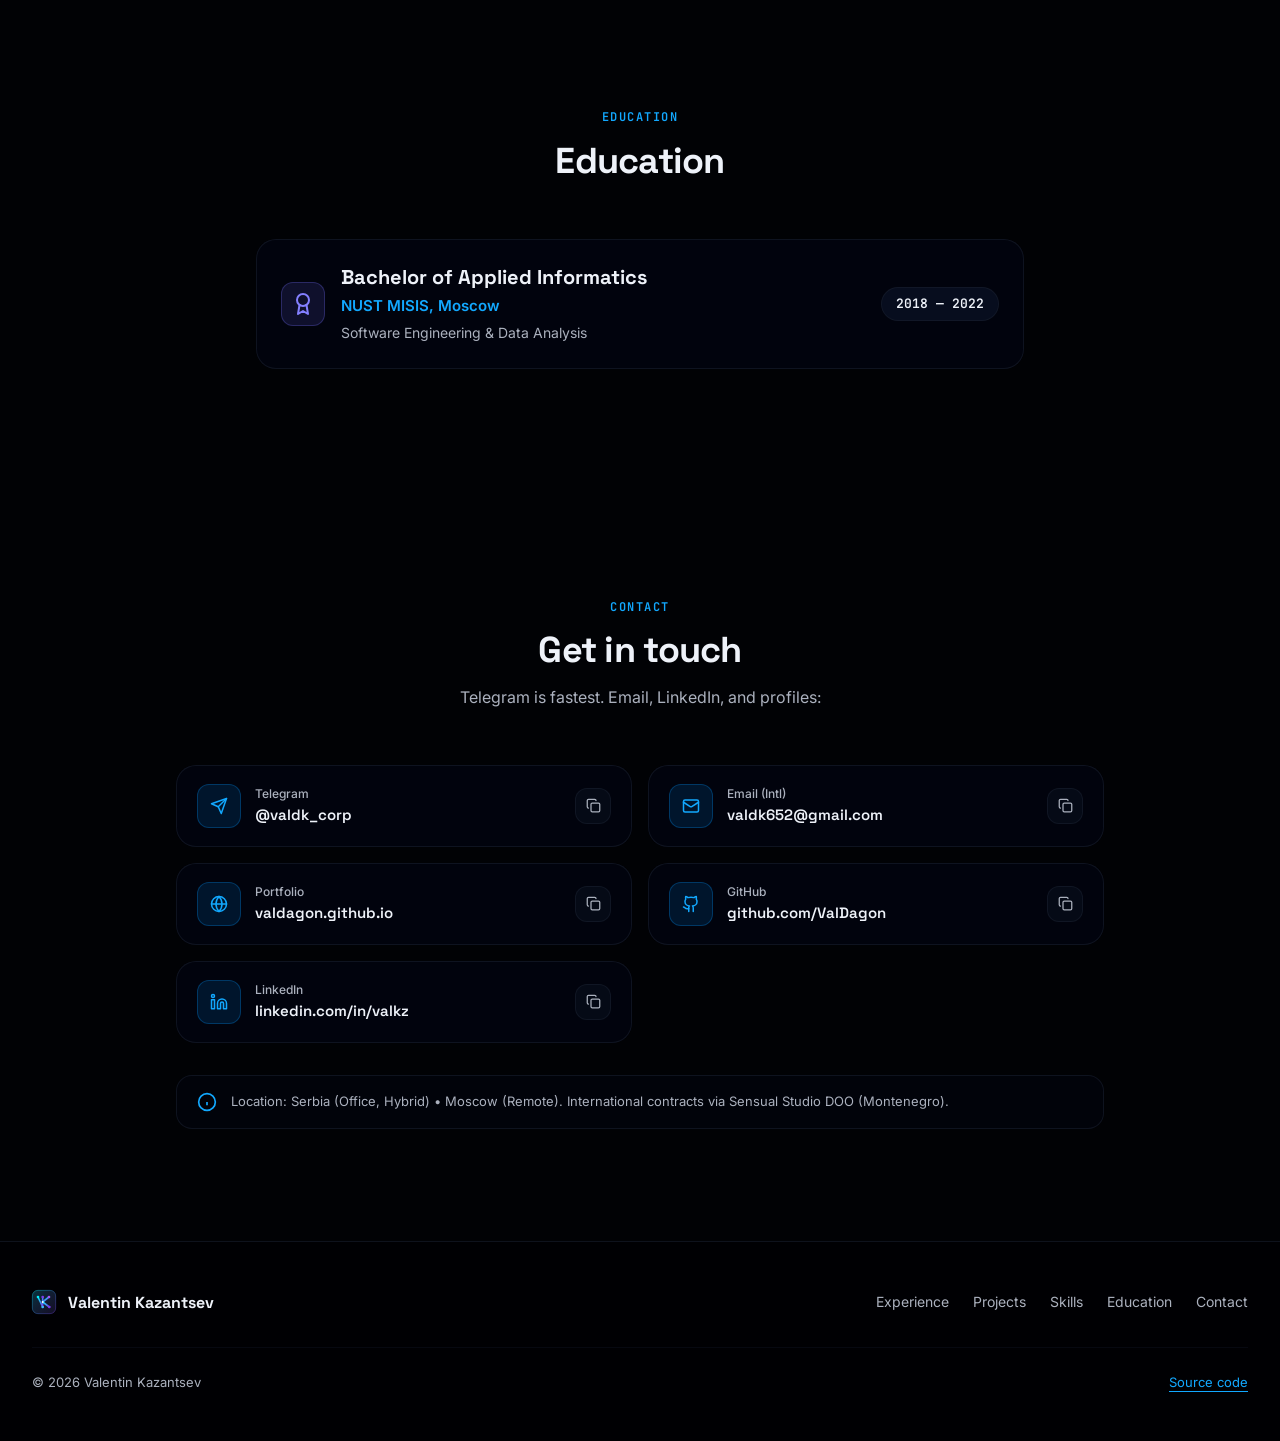
==== commit 79e63866: "feat(redesign): apply ui-ux-pro-max design system with bento layout, interactive terminal, and skill" ====
--- a/index.html
+++ b/index.html
@@ -198,51 +198,102 @@
     </header>
 
     <main id="main">
-      <!-- Centered Full-Viewport Hero (Direct Flow: Availability -> Gradient Headline -> Lead -> CTAs -> Stats) -->
+      <!-- Modern Bento Hero (Left: Pitch + CTAs, Right: Interactive Terminal, Bottom: 4 Key Metric Tiles) -->
       <section class="hero-section" id="top">
-        <div class="hero-container">
-          <!-- Availability Pill -->
-          <div class="hero-status-pill">
-            <span class="status-pulse">
-              <span class="status-dot"></span>
-              <span class="status-ping"></span>
-            </span>
-            <span id="hero-status-text"></span>
-          </div>
-
-          <!-- Headline: Clean, authoritative gradient display -->
-          <h1 class="hero-headline">
-            <span class="hero-gradient-text" id="hero-title-text"></span>
-          </h1>
-
-          <!-- Lead Paragraph -->
-          <p class="hero-lead-text" id="hero-about-text"></p>
-
-          <!-- Dual Hero CTAs -->
-          <div class="hero-cta-buttons">
-            <a
-              class="btn btn-primary btn-lg btn-glow"
-              href="https://t.me/valdk_corp"
-              target="_blank"
-              rel="noopener noreferrer"
-              id="hero-cta-tg"
-            >
-              <svg width="18" height="18" viewBox="0 0 24 24" fill="none" stroke="currentColor" stroke-width="2" stroke-linecap="round" stroke-linejoin="round">
-                <path d="m22 2-7 20-4-9-9-4Z"></path>
-                <path d="M22 2 11 13"></path>
-              </svg>
-              <span data-i18n="cta">Написать в Telegram</span>
-            </a>
-            <a class="btn btn-secondary btn-lg" href="#cases" data-i18n="ctaAlt">
-              Смотреть кейсы
-            </a>
-          </div>
-
-          <!-- Hero Stat Strip Banner (4 Key Metrics) -->
-          <div class="stat-strip-container">
-            <div class="stat-strip-card" id="hero-stat-strip">
-              <!-- Rendered via JS -->
+        <div class="hero-bento-layout">
+          <!-- Left Column: Core Pitch -->
+          <div class="hero-main-col">
+            <!-- Availability Pill -->
+            <div class="hero-status-pill">
+              <span class="status-pulse">
+                <span class="status-dot"></span>
+                <span class="status-ping"></span>
+              </span>
+              <span id="hero-status-text"></span>
             </div>
+
+            <!-- Headline: Clean, authoritative gradient display -->
+            <h1 class="hero-headline">
+              <span class="hero-name-label">Valentin Kazantsev</span>
+              <span class="hero-gradient-text" id="hero-title-text"></span>
+            </h1>
+
+            <!-- Lead Paragraph -->
+            <p class="hero-lead-text" id="hero-about-text"></p>
+
+            <!-- Dual Hero CTAs -->
+            <div class="hero-cta-buttons">
+              <a
+                class="btn btn-primary btn-lg btn-glow"
+                href="https://t.me/valdk_corp"
+                target="_blank"
+                rel="noopener noreferrer"
+                id="hero-cta-tg"
+              >
+                <svg width="18" height="18" viewBox="0 0 24 24" fill="none" stroke="currentColor" stroke-width="2" stroke-linecap="round" stroke-linejoin="round">
+                  <path d="m22 2-7 20-4-9-9-4Z"></path>
+                  <path d="M22 2 11 13"></path>
+                </svg>
+                <span data-i18n="cta">Написать в Telegram</span>
+              </a>
+              <a class="btn btn-secondary btn-lg" href="#cases" data-i18n="ctaAlt">
+                Смотреть кейсы
+              </a>
+            </div>
+
+            <!-- Hero Quick Badges -->
+            <div class="hero-quick-chips">
+              <span class="chip-item mono"><span class="chip-dot"></span>ClickHouse / PostgreSQL</span>
+              <span class="chip-item mono"><span class="chip-dot"></span>Ollama Local Agents</span>
+              <span class="chip-item mono"><span class="chip-dot"></span>Tableau / Power BI</span>
+              <span class="chip-item mono"><span class="chip-dot"></span>REST / Event 10k eps</span>
+            </div>
+          </div>
+
+          <!-- Right Column: Interactive Terminal Widget -->
+          <div class="hero-side-col">
+            <div class="terminal-card glass-card" id="hero-terminal">
+              <div class="card-spotlight"></div>
+              <div class="terminal-header">
+                <div class="terminal-dots" aria-hidden="true">
+                  <span class="terminal-dot dot-red"></span>
+                  <span class="terminal-dot dot-yellow"></span>
+                  <span class="terminal-dot dot-green"></span>
+                </div>
+                <div class="terminal-title mono" id="terminal-window-title">artifacts.sh</div>
+                <div class="terminal-actions">
+                  <span class="terminal-badge mono" data-i18n="terminalBadge">Инженерные артефакты</span>
+                </div>
+              </div>
+
+              <!-- Terminal Tab Controls -->
+              <div class="terminal-tabs" role="tablist" id="terminal-tabs">
+                <!-- Rendered via JS -->
+              </div>
+
+              <!-- Terminal Code Body -->
+              <div class="terminal-body" id="terminal-body" role="tabpanel">
+                <pre class="terminal-pre"><code class="terminal-code mono" id="terminal-code-content"></code></pre>
+              </div>
+
+              <div class="terminal-footer">
+                <span class="terminal-meta mono" id="terminal-meta-text">Python 3.12 · Ollama Local</span>
+                <button type="button" class="terminal-copy-btn" id="terminal-copy-btn" title="Копировать код" aria-label="Копировать код">
+                  <svg width="14" height="14" viewBox="0 0 24 24" fill="none" stroke="currentColor" stroke-width="2" stroke-linecap="round" stroke-linejoin="round">
+                    <rect width="14" height="14" x="8" y="8" rx="2" ry="2"></rect>
+                    <path d="M4 16c-1.1 0-2-.9-2-2V4c0-1.1.9-2 2-2h10c1.1 0 2 .9 2 2"></path>
+                  </svg>
+                  <span class="mono">Copy</span>
+                </button>
+              </div>
+            </div>
+          </div>
+        </div>
+
+        <!-- 4 Key Metrics Bento Strip -->
+        <div class="stat-strip-container">
+          <div class="stat-strip-card" id="hero-stat-strip">
+            <!-- Rendered via JS -->
           </div>
         </div>
       </section>
@@ -274,19 +325,24 @@
             <p class="section-subtitle" id="h-cases-sub" data-i18n="casesSubtitle">Продакшен-системы, открытый код, автоматизация</p>
           </div>
 
-          <div class="cases-grid" id="cases-list">
-            <!-- Rendered via JS -->
-          </div>
-        </div>
-      </section>
-
-      <!-- Section: Stack & Skills (All 6 Categories) -->
+          <div class="cases-grid bento-cases-grid" id="cases-list">
+            <!-- Rendered via JS -->
+          </div>
+        </div>
+      </section>
+
+      <!-- Section: Stack & Skills (All 6 Categories with Filter) -->
       <section class="section" id="stack" aria-labelledby="h-stack">
         <div class="section-container">
           <div class="section-header">
             <span class="section-eyebrow" data-i18n="navStack">Стек</span>
             <h2 class="section-title" id="h-stack" data-i18n="stackTitle">Технологический стек</h2>
             <p class="section-subtitle" id="stack-subtitle" data-i18n="stackSubtitle">Ключевые компетенции по данным резюме</p>
+          </div>
+
+          <!-- Interactive Stack Filter Pills -->
+          <div class="stack-filters" id="stack-filters" role="tablist" aria-label="Фильтры технологического стека">
+            <!-- Rendered via JS -->
           </div>
 
           <div class="stack-grid" id="stack-list">
--- a/css/tokens.css
+++ b/css/tokens.css
@@ -7,34 +7,36 @@
 
   /* Surfaces & cosmic background */
   --background: oklch(8% 0.02 265);
-  --foreground: oklch(95% 0.01 265);
+  --foreground: oklch(96% 0.01 265);
   --card: oklch(12% 0.03 265);
-  --card-glass: oklch(12% 0.03 265 / 0.65);
-  --card-foreground: oklch(95% 0.01 265);
+  --card-glass: oklch(12% 0.03 265 / 0.72);
+  --card-foreground: oklch(96% 0.01 265);
   --popover: oklch(10% 0.02 265);
-  --popover-foreground: oklch(95% 0.01 265);
+  --popover-foreground: oklch(96% 0.01 265);
   --secondary: oklch(18% 0.04 265);
-  --secondary-glass: oklch(18% 0.04 265 / 0.6);
-  --secondary-foreground: oklch(95% 0.01 265);
+  --secondary-glass: oklch(18% 0.04 265 / 0.65);
+  --secondary-foreground: oklch(96% 0.01 265);
   --muted: oklch(20% 0.03 265);
-  --muted-foreground: oklch(65% 0.02 265);
+  --muted-foreground: oklch(76% 0.02 265);
+  --muted-subtle: oklch(62% 0.02 265);
 
   /* Primary Electric Cyan & Secondary Ultraviolet */
-  --primary: oklch(70% 0.2 250);
+  --primary: oklch(72% 0.2 250);
   --primary-rgb: 0, 242, 254;
   --primary-foreground: oklch(8% 0.02 265);
-  --accent: oklch(65% 0.22 280);
+  --accent: oklch(68% 0.22 280);
   --accent-rgb: 124, 58, 237;
-  --accent-foreground: oklch(95% 0.01 265);
+  --accent-foreground: oklch(96% 0.01 265);
   --destructive: oklch(50% 0.2 25);
-  --destructive-foreground: oklch(95% 0.01 265);
+  --destructive-foreground: oklch(96% 0.01 265);
 
   /* Borders & Focus rings */
-  --border: oklch(25% 0.04 265);
-  --border-subtle: oklch(25% 0.04 265 / 0.5);
-  --border-glow: oklch(70% 0.2 250 / 0.5);
+  --border: oklch(26% 0.04 265);
+  --border-subtle: oklch(24% 0.03 265 / 0.6);
+  --border-glow: oklch(72% 0.2 250 / 0.5);
+  --border-accent-glow: oklch(68% 0.22 280 / 0.45);
   --input: oklch(18% 0.03 265);
-  --ring: oklch(70% 0.2 250);
+  --ring: oklch(72% 0.2 250);
 
   /* Gradients */
   --gradient-cosmic: linear-gradient(135deg, #00f2fe 0%, #7c3aed 100%);
--- a/css/style.css
+++ b/css/style.css
@@ -338,6 +338,16 @@
   color: var(--muted-foreground);
   transition: all var(--duration-fast) ease;
 }
+.lang-pill:focus-visible,
+.terminal-tab:focus-visible,
+.terminal-copy-btn:focus-visible,
+.stack-filter-pill:focus-visible,
+.nav-link:focus-visible,
+.btn-copy:focus-visible {
+  outline: 2px solid var(--primary);
+  outline-offset: 2px;
+}
+
 .lang-pill:hover {
   color: var(--foreground);
 }
@@ -540,7 +550,7 @@
   position: absolute;
   inset: 0;
   border-radius: inherit;
-  background: var(--gradient-card-hover);
+  background: radial-gradient(450px circle at var(--mouse-x, 50%) var(--mouse-y, 50%), oklch(72% 0.2 250 / 0.14), transparent 60%);
   opacity: 0;
   pointer-events: none;
   transition: opacity var(--duration-normal) ease;
@@ -582,12 +592,12 @@
   color: var(--foreground);
 }
 
-/* ---------- Hero Section ---------- */
+/* ---------- Hero Section (Bento Grid Architecture) ---------- */
 .hero-section {
   position: relative;
   min-height: 100vh;
   display: flex;
-  align-items: center;
+  flex-direction: column;
   justify-content: center;
   padding-top: 6.5rem;
   padding-bottom: 4rem;
@@ -595,13 +605,27 @@
   padding-right: 1.25rem;
 }
 
-.hero-container {
-  max-width: 58rem;
+.hero-bento-layout {
+  max-width: 72rem;
   margin: 0 auto;
+  width: 100%;
+  display: grid;
+  grid-template-columns: 1fr;
+  gap: 2.5rem;
+  align-items: center;
+}
+@media (min-width: 1024px) {
+  .hero-bento-layout {
+    grid-template-columns: 1.08fr 0.92fr;
+    gap: 3.5rem;
+  }
+}
+
+.hero-main-col {
   display: flex;
   flex-direction: column;
-  align-items: center;
-  text-align: center;
+  align-items: flex-start;
+  text-align: left;
 }
 
 /* Eyebrow status pill */
@@ -614,7 +638,7 @@
   border: 1px solid var(--border-subtle);
   background: oklch(14% 0.03 265 / 0.75);
   backdrop-filter: blur(12px);
-  margin-bottom: 2rem;
+  margin-bottom: 1.5rem;
   font-size: 0.8125rem;
   color: var(--muted-foreground);
 }
@@ -641,13 +665,25 @@
 }
 
 /* Headline */
+.hero-name-label {
+  display: block;
+  font-family: var(--font-mono);
+  font-size: 0.9375rem;
+  font-weight: 600;
+  letter-spacing: 0.12em;
+  text-transform: uppercase;
+  color: var(--primary);
+  margin-bottom: 0.5rem;
+}
+
 .hero-headline {
   font-family: var(--font-display);
   font-size: var(--fs-4xl);
   font-weight: 700;
   letter-spacing: -0.03em;
   line-height: 1.15;
-  margin-bottom: 1.5rem;
+  margin-bottom: 1.25rem;
+  text-align: left;
 }
 @media (min-width: 768px) {
   .hero-headline {
@@ -666,11 +702,17 @@
 }
 
 .hero-lead-text {
-  font-size: var(--fs-lg);
-  color: var(--muted-foreground);
-  max-width: 44rem;
-  margin-bottom: 2.25rem;
+  font-size: var(--fs-base);
+  color: var(--muted-foreground);
+  max-width: 38rem;
+  margin-bottom: 1.75rem;
   line-height: 1.6;
+  text-align: left;
+}
+@media (min-width: 768px) {
+  .hero-lead-text {
+    font-size: var(--fs-lg);
+  }
 }
 
 .hero-cta-buttons {
@@ -679,31 +721,181 @@
   gap: 1rem;
   width: 100%;
   max-width: 24rem;
-  margin-bottom: 3.5rem;
+  margin-bottom: 1.75rem;
 }
 @media (min-width: 480px) {
   .hero-cta-buttons {
     flex-direction: row;
-    justify-content: center;
     max-width: none;
   }
+}
+
+.hero-quick-chips {
+  display: flex;
+  flex-wrap: wrap;
+  gap: 0.5rem;
+  margin-top: 0.5rem;
+}
+.chip-item {
+  display: inline-flex;
+  align-items: center;
+  gap: 0.375rem;
+  font-size: 0.75rem;
+  color: var(--muted-foreground);
+  background: oklch(14% 0.03 265 / 0.65);
+  border: 1px solid var(--border-subtle);
+  padding: 0.3rem 0.75rem;
+  border-radius: var(--radius-full);
+}
+.chip-dot {
+  width: 6px;
+  height: 6px;
+  border-radius: 50%;
+  background: var(--primary);
+  box-shadow: 0 0 8px var(--primary);
+}
+
+/* Right Column: Terminal Widget */
+.hero-side-col {
+  width: 100%;
+}
+.terminal-card {
+  position: relative;
+  border-radius: var(--radius-xl);
+  overflow: hidden;
+  box-shadow: 0 25px 50px -12px rgba(0, 0, 0, 0.7), 0 0 25px -5px oklch(72% 0.2 250 / 0.15);
+  border: 1px solid var(--border);
+  background: oklch(10% 0.02 265 / 0.88);
+}
+.terminal-header {
+  display: flex;
+  align-items: center;
+  justify-content: space-between;
+  padding: 0.75rem 1rem;
+  border-bottom: 1px solid var(--border-subtle);
+  background: oklch(13% 0.03 265 / 0.6);
+}
+.terminal-dots {
+  display: flex;
+  gap: 0.375rem;
+}
+.terminal-dot {
+  width: 11px;
+  height: 11px;
+  border-radius: 50%;
+}
+.dot-red { background: #ef4444; }
+.dot-yellow { background: #f59e0b; }
+.dot-green { background: #10b981; }
+
+.terminal-title {
+  font-size: 0.75rem;
+  color: var(--muted-foreground);
+  letter-spacing: 0.04em;
+}
+.terminal-badge {
+  font-size: 0.6875rem;
+  font-weight: 500;
+  color: var(--accent);
+  background: oklch(68% 0.22 280 / 0.12);
+  border: 1px solid oklch(68% 0.22 280 / 0.3);
+  padding: 0.15rem 0.5rem;
+  border-radius: var(--radius-sm);
+}
+.terminal-tabs {
+  display: flex;
+  gap: 0.25rem;
+  padding: 0.5rem 0.75rem;
+  background: oklch(8% 0.02 265 / 0.8);
+  border-bottom: 1px solid var(--border-subtle);
+  overflow-x: auto;
+}
+.terminal-tab {
+  display: inline-flex;
+  align-items: center;
+  gap: 0.375rem;
+  padding: 0.4rem 0.75rem;
+  font-size: 0.75rem;
+  color: var(--muted-foreground);
+  border-radius: var(--radius-sm);
+  border: 1px solid transparent;
+  transition: all var(--duration-fast) ease;
+  cursor: pointer;
+  white-space: nowrap;
+}
+.terminal-tab-icon {
+  display: flex;
+  align-items: center;
+}
+.terminal-tab-icon svg {
+  width: 14px;
+  height: 14px;
+}
+.terminal-tab:hover {
+  color: var(--foreground);
+  background: oklch(15% 0.03 265);
+}
+.terminal-tab.is-active {
+  color: var(--primary);
+  background: oklch(16% 0.04 265);
+  border-color: oklch(72% 0.2 250 / 0.35);
+  box-shadow: 0 0 12px -2px oklch(72% 0.2 250 / 0.2);
+}
+.terminal-body {
+  padding: 1.25rem;
+  min-height: 240px;
+  max-height: 290px;
+  overflow-y: auto;
+  background: oklch(7% 0.02 265 / 0.96);
+}
+.terminal-code {
+  font-size: 0.8125rem;
+  line-height: 1.65;
+  color: oklch(93% 0.01 265);
+  white-space: pre-wrap;
+  word-break: break-word;
+}
+.terminal-footer {
+  display: flex;
+  align-items: center;
+  justify-content: space-between;
+  padding: 0.625rem 1rem;
+  border-top: 1px solid var(--border-subtle);
+  background: oklch(12% 0.03 265 / 0.6);
+}
+.terminal-meta {
+  font-size: 0.75rem;
+  color: var(--muted-foreground);
+}
+.terminal-copy-btn {
+  display: inline-flex;
+  align-items: center;
+  gap: 0.375rem;
+  padding: 0.25rem 0.625rem;
+  font-size: 0.6875rem;
+  color: var(--muted-foreground);
+  background: oklch(16% 0.03 265);
+  border: 1px solid var(--border-subtle);
+  border-radius: var(--radius-sm);
+  transition: all var(--duration-fast) ease;
+  cursor: pointer;
+}
+.terminal-copy-btn:hover {
+  color: var(--primary);
+  border-color: var(--primary);
 }
 
 /* Stat Strip Banner */
 .stat-strip-container {
   width: 100%;
-  max-width: 58rem;
+  max-width: 72rem;
+  margin: 3.5rem auto 0;
 }
 
 .stat-strip-card {
   display: grid;
   grid-template-columns: 1fr;
-  gap: 1.25rem;
-  background: oklch(12% 0.03 265 / 0.7);
-  border: 1px solid var(--border-subtle);
-  border-radius: var(--radius-2xl);
-  padding: 1.5rem;
-  backdrop-filter: blur(20px);
+  gap: 1rem;
 }
 @media (min-width: 640px) {
   .stat-strip-card {
@@ -713,15 +905,17 @@
 @media (min-width: 1024px) {
   .stat-strip-card {
     grid-template-columns: repeat(4, 1fr);
-    padding: 1.75rem 2rem;
   }
 }
 
 .stat-card-item {
+  position: relative;
   display: flex;
   align-items: flex-start;
   gap: 1rem;
   text-align: left;
+  padding: 1.25rem 1.5rem;
+  border-radius: var(--radius-xl);
 }
 .stat-card-content {
   display: flex;
@@ -810,6 +1004,18 @@
   }
 }
 
+.timeline-item.is-active-job .timeline-node {
+  background: #10b981;
+  box-shadow: 0 0 14px #10b981;
+}
+.node-ping {
+  position: absolute;
+  inset: -4px;
+  border-radius: 50%;
+  border: 2px solid #10b981;
+  animation: pulse 2s infinite;
+}
+
 .timeline-card {
   padding: 1.75rem;
 }
@@ -889,25 +1095,26 @@
   border-radius: var(--radius-full);
   background: var(--primary);
 }
-.timeline-bullet strong {
+.bullet-prefix {
   color: var(--foreground);
   font-weight: 600;
 }
 
-/* ---------- Cases Section ---------- */
-.cases-grid {
+/* ---------- Cases Section (Bento Grid) ---------- */
+.bento-cases-grid {
   display: grid;
   grid-template-columns: 1fr;
   gap: 1.5rem;
 }
-@media (min-width: 768px) {
-  .cases-grid {
+@media (min-width: 1024px) {
+  .bento-cases-grid {
     grid-template-columns: repeat(2, 1fr);
   }
-}
-@media (min-width: 1024px) {
-  .cases-grid {
-    grid-template-columns: repeat(3, 1fr);
+  .case-card.case-featured {
+    grid-column: span 2;
+    background: linear-gradient(135deg, oklch(13% 0.03 265 / 0.85) 0%, oklch(15% 0.04 280 / 0.5) 100%);
+    border-color: oklch(72% 0.2 250 / 0.35);
+    box-shadow: 0 15px 35px -10px oklch(72% 0.2 250 / 0.15);
   }
 }
 
@@ -922,6 +1129,24 @@
   align-items: center;
   justify-content: space-between;
   margin-bottom: 1.25rem;
+}
+
+.case-badges-left {
+  display: flex;
+  align-items: center;
+  gap: 0.625rem;
+}
+
+.case-type-badge {
+  font-size: 0.6875rem;
+  font-weight: 600;
+  text-transform: uppercase;
+  letter-spacing: 0.05em;
+  color: var(--primary);
+  background: oklch(72% 0.2 250 / 0.1);
+  border: 1px solid oklch(72% 0.2 250 / 0.25);
+  padding: 0.2rem 0.5rem;
+  border-radius: var(--radius-full);
 }
 
 .status-pill {
@@ -951,11 +1176,23 @@
 
 .case-title {
   font-family: var(--font-display);
-  font-size: 1.125rem;
+  font-size: 1.25rem;
   font-weight: 700;
   color: var(--foreground);
   line-height: 1.35;
   margin-bottom: 0.625rem;
+}
+
+.case-flow-box {
+  display: block;
+  padding: 0.625rem 0.875rem;
+  margin: 0.5rem 0 1rem;
+  font-size: 0.75rem;
+  color: oklch(88% 0.1 230);
+  background: oklch(9% 0.02 265 / 0.8);
+  border: 1px dashed oklch(72% 0.2 250 / 0.3);
+  border-radius: var(--radius-sm);
+  line-height: 1.5;
 }
 
 .case-summary {
@@ -970,7 +1207,7 @@
   background: oklch(14% 0.03 265 / 0.8);
   border: 1px solid var(--border-subtle);
   border-radius: var(--radius);
-  padding: 0.75rem;
+  padding: 0.75rem 1rem;
   margin-bottom: 1rem;
   font-size: 0.8125rem;
   line-height: 1.45;
@@ -1016,7 +1253,37 @@
   transform: translateX(2px);
 }
 
-/* ---------- Stack Section ---------- */
+/* ---------- Stack Section & Filters ---------- */
+.stack-filters {
+  display: flex;
+  flex-wrap: wrap;
+  gap: 0.5rem;
+  justify-content: center;
+  margin-bottom: 2.25rem;
+}
+.stack-filter-pill {
+  padding: 0.4rem 0.95rem;
+  font-size: 0.8125rem;
+  font-weight: 500;
+  color: var(--muted-foreground);
+  background: oklch(14% 0.03 265 / 0.6);
+  border: 1px solid var(--border-subtle);
+  border-radius: var(--radius-full);
+  cursor: pointer;
+  transition: all var(--duration-fast) ease;
+}
+.stack-filter-pill:hover {
+  color: var(--foreground);
+  border-color: var(--border);
+  background: oklch(16% 0.03 265);
+}
+.stack-filter-pill.is-active {
+  color: var(--primary);
+  border-color: var(--primary);
+  background: oklch(72% 0.2 250 / 0.12);
+  box-shadow: 0 0 16px -2px oklch(72% 0.2 250 / 0.25);
+}
+
 .stack-grid {
   display: grid;
   grid-template-columns: 1fr;
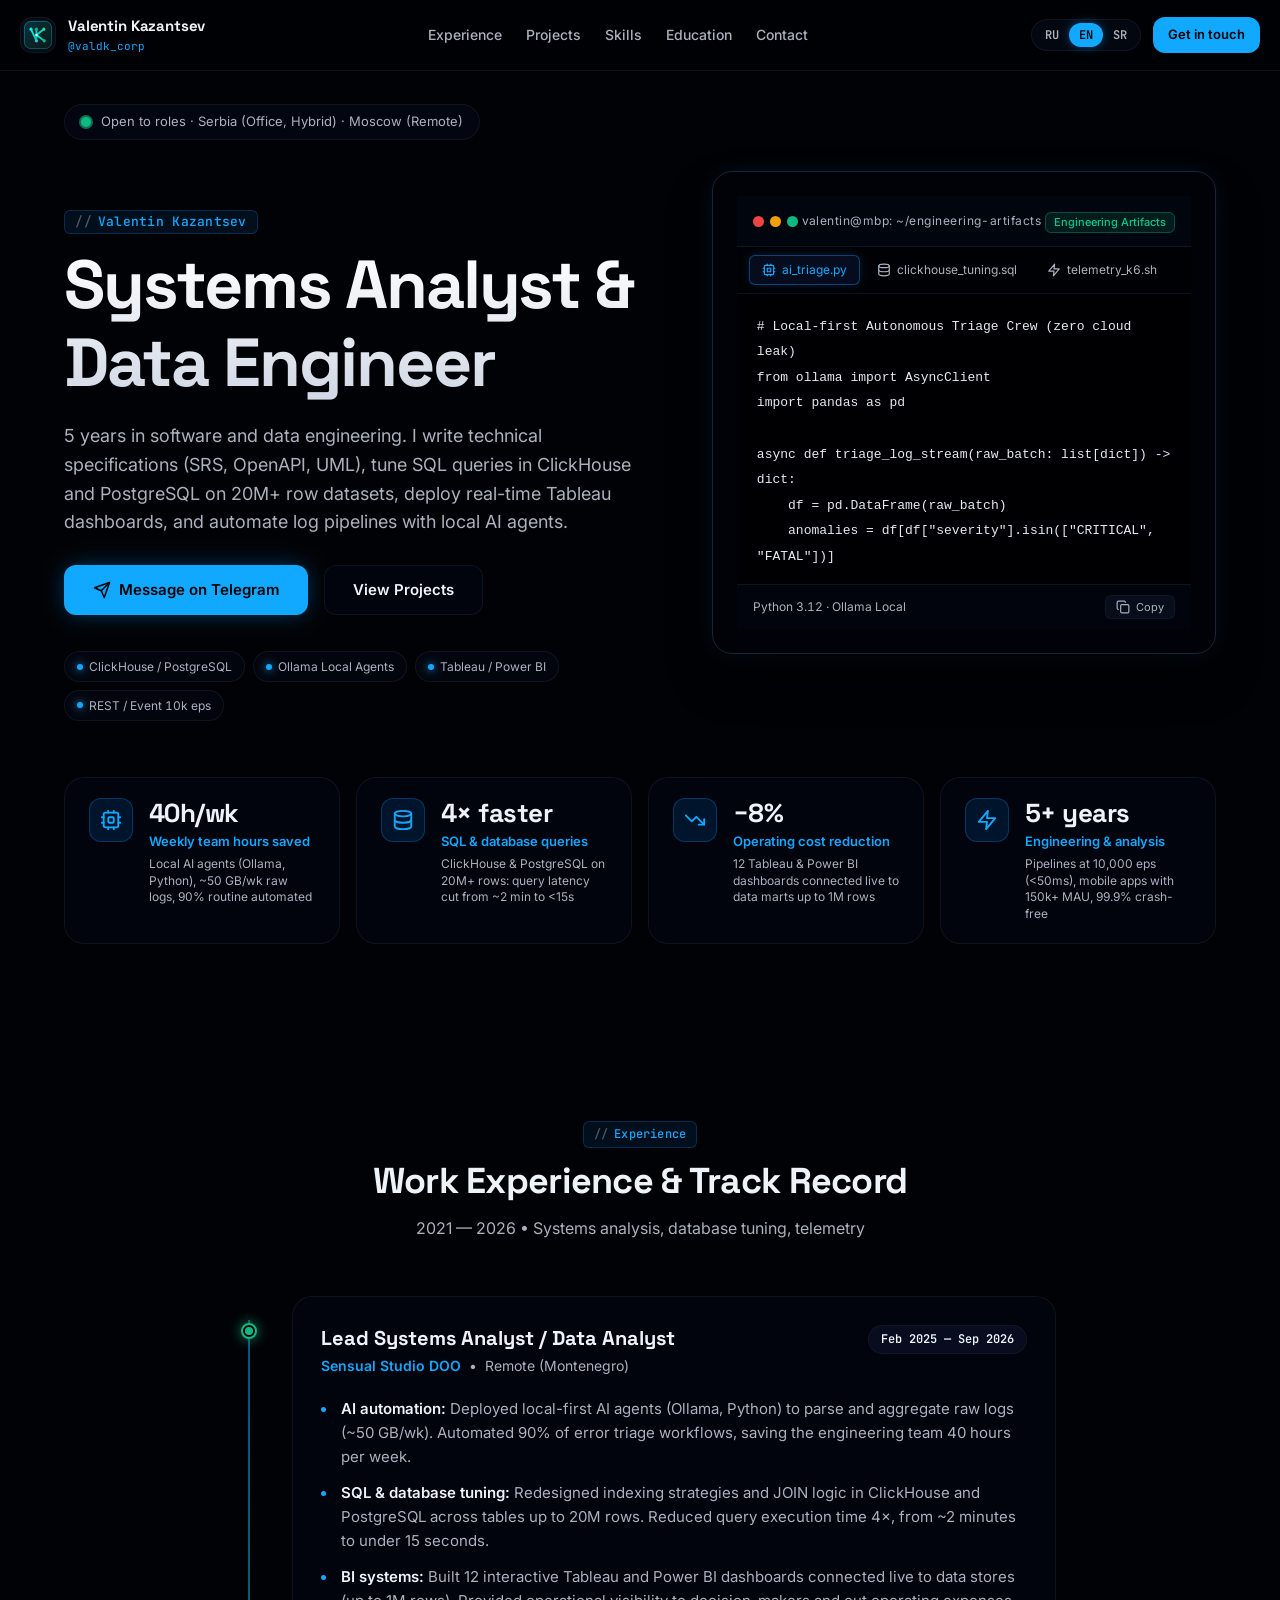
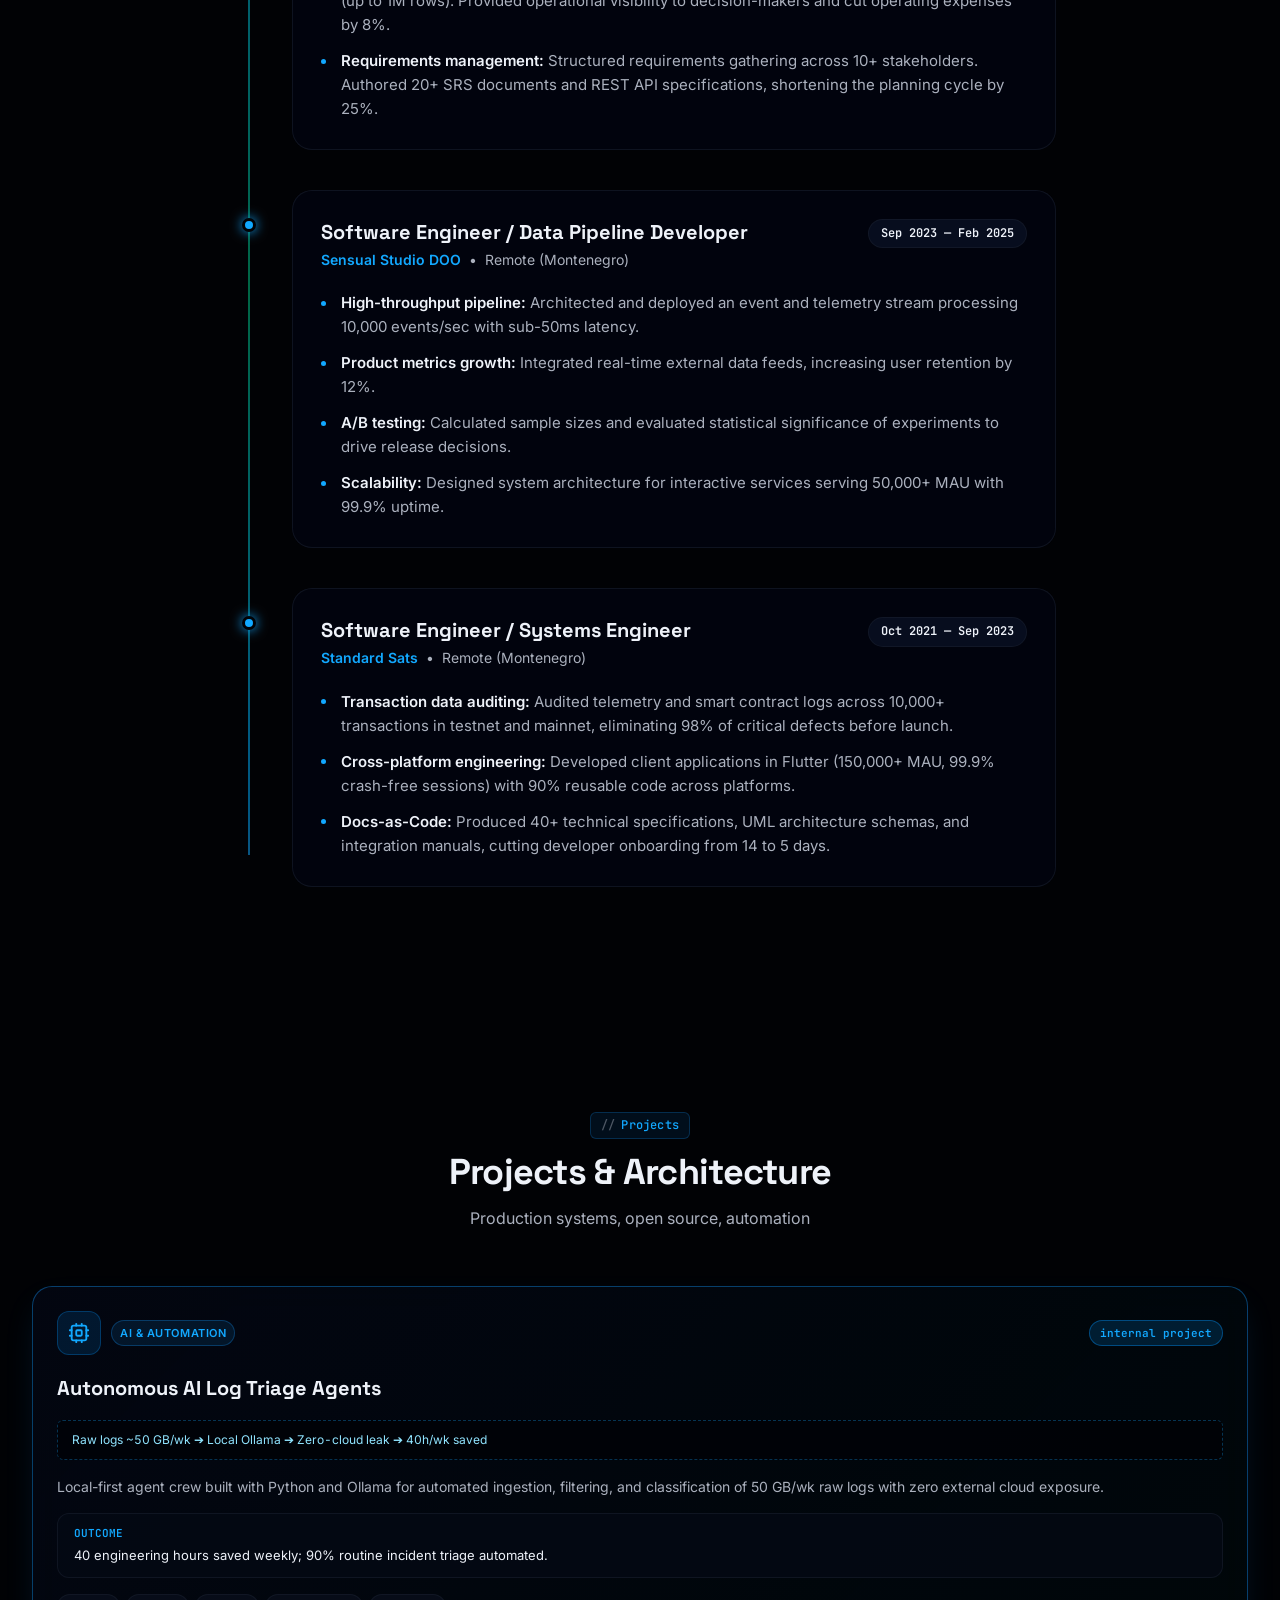
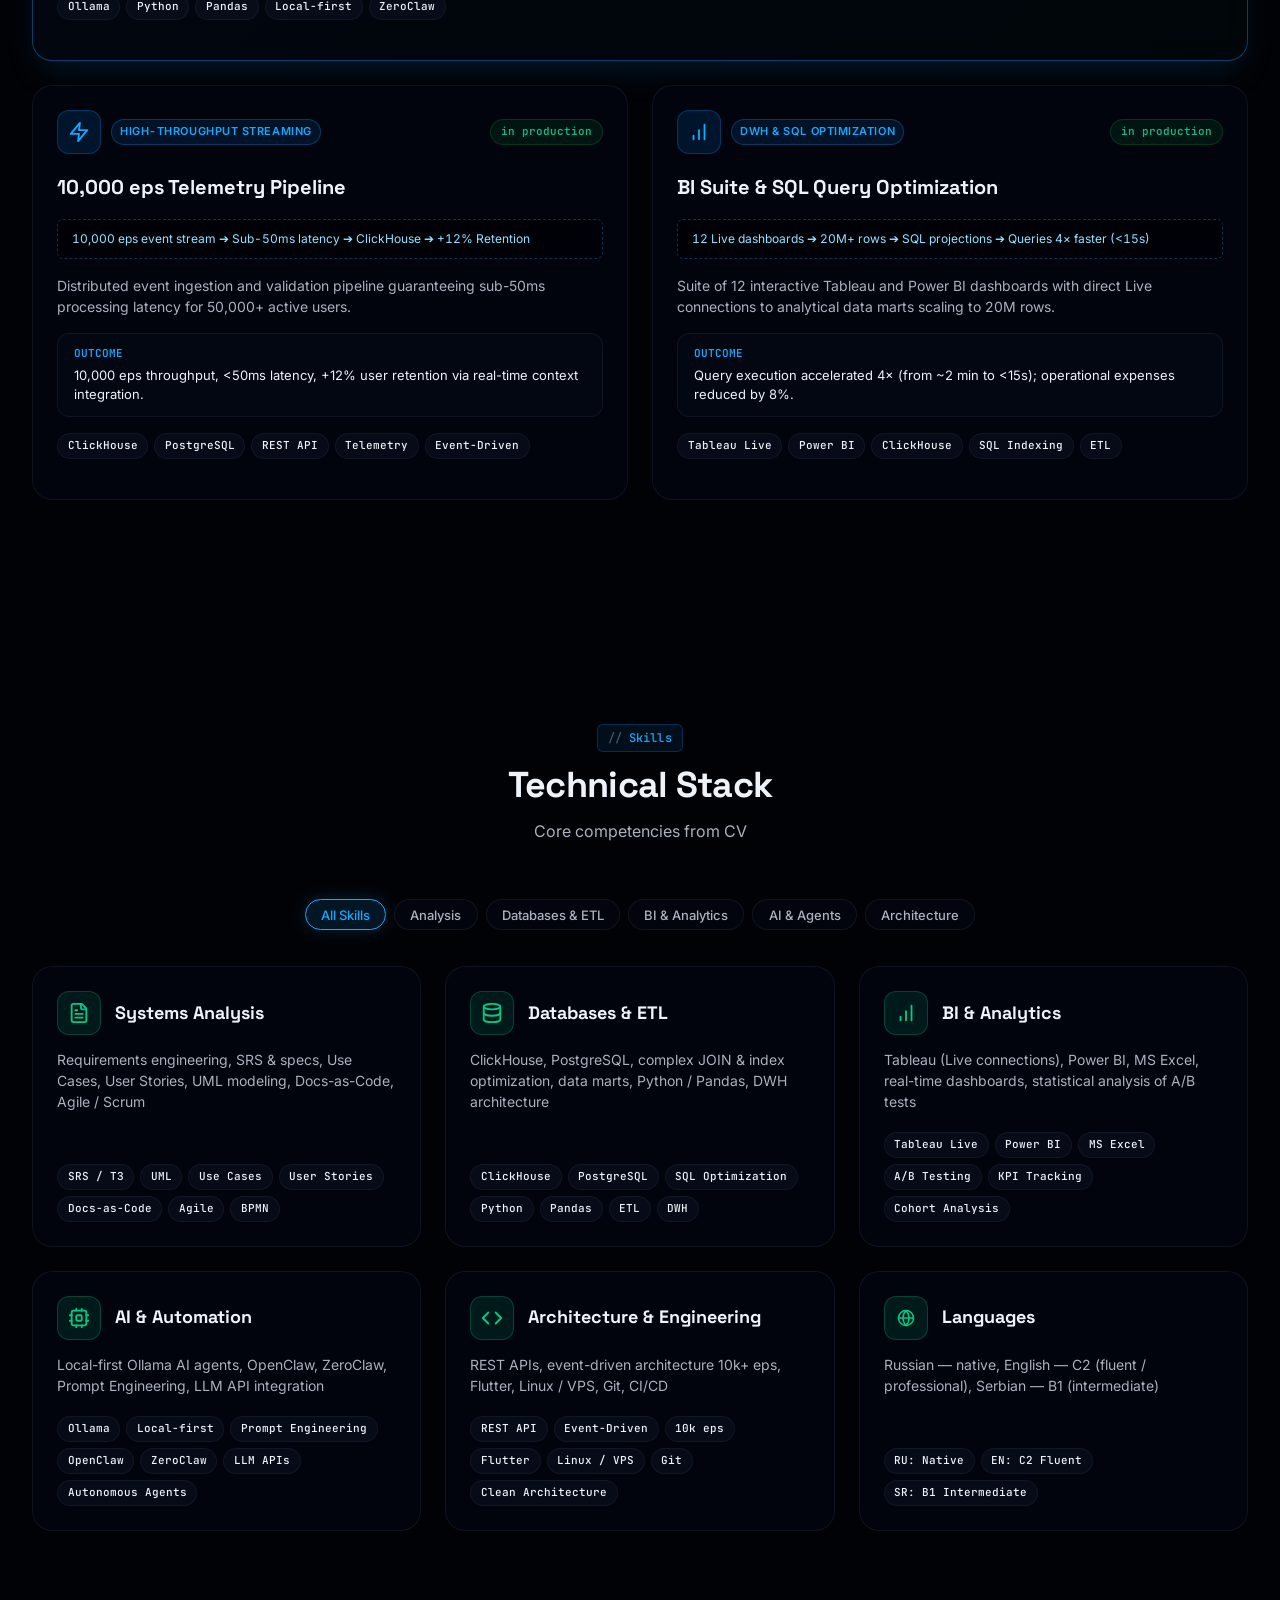
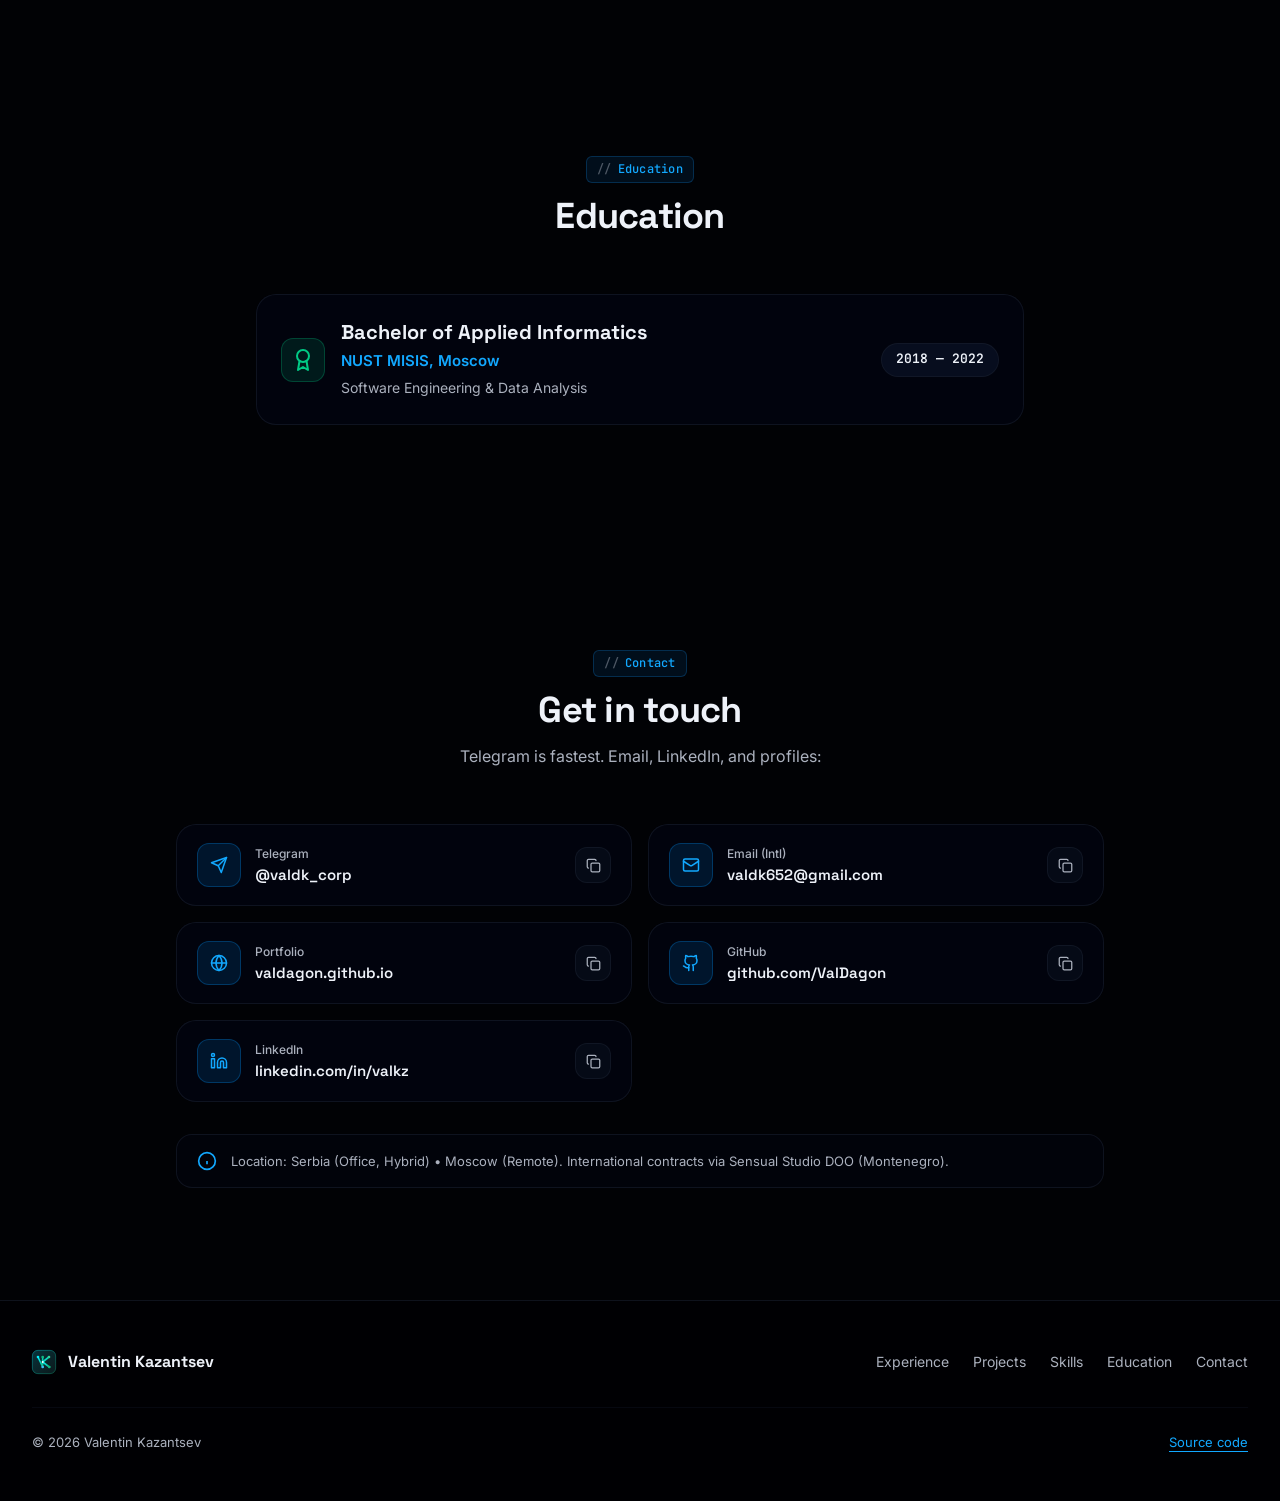
==== commit 409c62ed: "style(palette): eradicate all purple/violet shades in favor of electric cyan and precision emerald" ====
--- a/index.html
+++ b/index.html
@@ -114,11 +114,11 @@
               <defs>
                 <linearGradient id="vkBrandGradNav" x1="0%" y1="0%" x2="100%" y2="100%">
                   <stop offset="0%" stop-color="#00F2FE"></stop>
-                  <stop offset="100%" stop-color="#7C3AED"></stop>
+                  <stop offset="100%" stop-color="#10B981"></stop>
                 </linearGradient>
                 <linearGradient id="vkBrandBgNav" x1="0%" y1="0%" x2="100%" y2="100%">
                   <stop offset="0%" stop-color="#00F2FE" stop-opacity="0.18"></stop>
-                  <stop offset="100%" stop-color="#7C3AED" stop-opacity="0.08"></stop>
+                  <stop offset="100%" stop-color="#10B981" stop-opacity="0.08"></stop>
                 </linearGradient>
               </defs>
               <rect width="36" height="36" rx="9" fill="#0A0B14"></rect>
@@ -129,9 +129,9 @@
               <path d="M16 18L26 25.5" stroke="url(#vkBrandGradNav)" stroke-width="2.4" stroke-linecap="round"></path>
               <circle cx="9" cy="10.5" r="2" fill="#00F2FE"></circle>
               <circle cx="16" cy="25.5" r="2" fill="#38BDF8"></circle>
-              <circle cx="16" cy="10.5" r="2" fill="#7C3AED"></circle>
-              <circle cx="25.5" cy="10.5" r="2" fill="#A855F7"></circle>
-              <circle cx="26" cy="25.5" r="2" fill="#7C3AED"></circle>
+              <circle cx="16" cy="10.5" r="2" fill="#10B981"></circle>
+              <circle cx="25.5" cy="10.5" r="2" fill="#34D399"></circle>
+              <circle cx="26" cy="25.5" r="2" fill="#10B981"></circle>
               <circle cx="16" cy="18" r="1.5" fill="#FFFFFF"></circle>
             </svg>
           </div>
@@ -407,11 +407,11 @@
               <defs>
                 <linearGradient id="vkBrandGradFoot" x1="0%" y1="0%" x2="100%" y2="100%">
                   <stop offset="0%" stop-color="#00F2FE"></stop>
-                  <stop offset="100%" stop-color="#7C3AED"></stop>
+                  <stop offset="100%" stop-color="#10B981"></stop>
                 </linearGradient>
                 <linearGradient id="vkBrandBgFoot" x1="0%" y1="0%" x2="100%" y2="100%">
                   <stop offset="0%" stop-color="#00F2FE" stop-opacity="0.18"></stop>
-                  <stop offset="100%" stop-color="#7C3AED" stop-opacity="0.08"></stop>
+                  <stop offset="100%" stop-color="#10B981" stop-opacity="0.08"></stop>
                 </linearGradient>
               </defs>
               <rect width="36" height="36" rx="9" fill="#0A0B14"></rect>
@@ -422,9 +422,9 @@
               <path d="M16 18L26 25.5" stroke="url(#vkBrandGradFoot)" stroke-width="2.4" stroke-linecap="round"></path>
               <circle cx="9" cy="10.5" r="2" fill="#00F2FE"></circle>
               <circle cx="16" cy="25.5" r="2" fill="#38BDF8"></circle>
-              <circle cx="16" cy="10.5" r="2" fill="#7C3AED"></circle>
-              <circle cx="25.5" cy="10.5" r="2" fill="#A855F7"></circle>
-              <circle cx="26" cy="25.5" r="2" fill="#7C3AED"></circle>
+              <circle cx="16" cy="10.5" r="2" fill="#10B981"></circle>
+              <circle cx="25.5" cy="10.5" r="2" fill="#34D399"></circle>
+              <circle cx="26" cy="25.5" r="2" fill="#10B981"></circle>
               <circle cx="16" cy="18" r="1.5" fill="#FFFFFF"></circle>
             </svg>
             <span class="footer-brand-name">Valentin Kazantsev</span>
--- a/css/tokens.css
+++ b/css/tokens.css
@@ -20,12 +20,12 @@
   --muted-foreground: oklch(76% 0.02 265);
   --muted-subtle: oklch(62% 0.02 265);
 
-  /* Primary Electric Cyan & Secondary Ultraviolet */
+  /* Primary Electric Cyan & Secondary Precision Emerald (Clean Cyber-Engineering) */
   --primary: oklch(72% 0.2 250);
   --primary-rgb: 0, 242, 254;
   --primary-foreground: oklch(8% 0.02 265);
-  --accent: oklch(68% 0.22 280);
-  --accent-rgb: 124, 58, 237;
+  --accent: oklch(74% 0.17 160);
+  --accent-rgb: 16, 185, 129;
   --accent-foreground: oklch(96% 0.01 265);
   --destructive: oklch(50% 0.2 25);
   --destructive-foreground: oklch(96% 0.01 265);
@@ -34,14 +34,14 @@
   --border: oklch(26% 0.04 265);
   --border-subtle: oklch(24% 0.03 265 / 0.6);
   --border-glow: oklch(72% 0.2 250 / 0.5);
-  --border-accent-glow: oklch(68% 0.22 280 / 0.45);
+  --border-accent-glow: oklch(74% 0.17 160 / 0.45);
   --input: oklch(18% 0.03 265);
   --ring: oklch(72% 0.2 250);
 
   /* Gradients */
-  --gradient-cosmic: linear-gradient(135deg, #00f2fe 0%, #7c3aed 100%);
-  --gradient-card-hover: linear-gradient(135deg, oklch(70% 0.2 250 / 0.12) 0%, oklch(65% 0.22 280 / 0.06) 50%, transparent 100%);
-  --gradient-spine: linear-gradient(to bottom, oklch(70% 0.2 250 / 0.5), oklch(65% 0.22 280 / 0.5), oklch(70% 0.2 250 / 0.5));
+  --gradient-cosmic: linear-gradient(135deg, #00f2fe 0%, #10b981 100%);
+  --gradient-card-hover: linear-gradient(135deg, oklch(72% 0.2 250 / 0.12) 0%, oklch(74% 0.17 160 / 0.06) 50%, transparent 100%);
+  --gradient-spine: linear-gradient(to bottom, oklch(72% 0.2 250 / 0.5), oklch(74% 0.17 160 / 0.5), oklch(72% 0.2 250 / 0.5));
 
   /* Radii */
   --radius-sm: 0.375rem;
@@ -85,7 +85,7 @@
   --shadow-sm: 0 1px 2px 0 rgb(0 0 0 / 0.2);
   --shadow-card: 0 10px 30px -10px rgb(0 0 0 / 0.5);
   --shadow-cyan-glow: 0 0 30px -5px oklch(70% 0.2 250 / 0.35);
-  --shadow-violet-glow: 0 0 30px -5px oklch(65% 0.22 280 / 0.35);
+  --shadow-accent-glow: 0 0 30px -5px oklch(74% 0.17 160 / 0.35);
 
   /* Transitions */
   --ease-snappy: cubic-bezier(0.23, 1, 0.32, 1);
--- a/css/style.css
+++ b/css/style.css
@@ -1,6 +1,6 @@
 /* ==========================================================================
-   Valentin Kazantsev · Cosmic Engineering Portfolio
-   Visual DNA: takethe.space cosmic dark void, neon cyan/violet accents,
+   Valentin Kazantsev · Obsidian Engineering Portfolio
+   Visual DNA: Technical dark obsidian void, precision electric cyan & emerald accents,
    Space Grotesk typography, responsive glassmorphic cards & timeline.
    ========================================================================== */
 
@@ -69,8 +69,14 @@
   border: 0;
 }
 
-.mono {
-  font-family: var(--font-mono);
+.mono,
+.stat-value,
+.terminal-meta,
+.timeline-period,
+.timeline-badge,
+.case-flow-box,
+.chip-item,
+.job-meta-tag {
   font-variant-numeric: tabular-nums;
 }
 
@@ -92,51 +98,32 @@
   outline: 2px solid white;
 }
 
-/* ---------- Cosmic Background & Starfield ---------- */
+/* ---------- Technical Obsidian Background (Anti-Slop Archetype B) ---------- */
 .cosmic-bg {
   position: fixed;
   inset: 0;
   z-index: -1;
   pointer-events: none;
   overflow: hidden;
-  background: radial-gradient(circle at 50% 0%, oklch(14% 0.03 265) 0%, var(--background) 75%);
+  background-color: var(--background);
+  background-image: radial-gradient(oklch(100% 0 0 / 0.055) 1px, transparent 1px);
+  background-size: 24px 24px;
 }
 
 .glow-blob {
-  position: absolute;
-  border-radius: var(--radius-full);
-  will-change: transform, opacity;
-  pointer-events: none;
+  display: none; /* Anti-Slop: Eliminate blurry AI dark-mode blobs */
 }
 
 .glow-blob-1 {
-  top: 10%;
-  left: 15%;
-  width: 28rem;
-  height: 28rem;
-  background: oklch(70% 0.2 250 / 0.18);
-  filter: blur(100px);
-  animation: pulse 8s ease-in-out infinite;
+  display: none;
 }
 
 .glow-blob-2 {
-  top: 45%;
-  right: 15%;
-  width: 30rem;
-  height: 30rem;
-  background: oklch(65% 0.22 280 / 0.16);
-  filter: blur(110px);
-  animation: pulse 10s ease-in-out infinite 2s;
+  display: none;
 }
 
 .glow-blob-3 {
-  bottom: 10%;
-  left: 30%;
-  width: 24rem;
-  height: 24rem;
-  background: oklch(70% 0.2 250 / 0.12);
-  filter: blur(90px);
-  animation: pulse 12s ease-in-out infinite 4s;
+  display: none;
 }
 
 .starfield {
@@ -351,6 +338,10 @@
 .lang-pill:hover {
   color: var(--foreground);
 }
+.lang-pill:active {
+  transform: scale(0.96);
+  transition: transform 60ms var(--ease-snappy);
+}
 .lang-pill.is-active,
 .lang-pill[aria-pressed="true"] {
   background: var(--primary);
@@ -377,6 +368,11 @@
   border: 1px solid var(--border-subtle);
   background: oklch(14% 0.03 265 / 0.8);
   color: var(--foreground);
+  cursor: pointer;
+  transition: transform 60ms var(--ease-snappy), background-color var(--duration-fast) ease;
+}
+.mobile-menu-btn:active {
+  transform: scale(0.94);
 }
 @media (min-width: 768px) {
   .mobile-menu-btn {
@@ -500,14 +496,26 @@
 }
 
 .section-eyebrow {
-  display: inline-block;
+  display: inline-flex;
+  align-items: center;
+  gap: 0.375rem;
   margin-bottom: 0.75rem;
   font-family: var(--font-mono);
   font-size: 0.75rem;
-  font-weight: 600;
-  text-transform: uppercase;
-  letter-spacing: 0.12em;
-  color: var(--primary);
+  font-weight: 500;
+  text-transform: none; /* Anti-Slop: sentence-case technical metadata */
+  letter-spacing: 0.02em;
+  color: var(--primary);
+  padding: 0.2rem 0.625rem;
+  border-radius: var(--radius-sm);
+  background: oklch(72% 0.2 250 / 0.08);
+  border: 1px solid oklch(72% 0.2 250 / 0.2);
+}
+
+.section-eyebrow::before {
+  content: "//";
+  opacity: 0.45;
+  color: var(--muted-foreground);
 }
 
 .section-title {
@@ -550,10 +558,10 @@
   position: absolute;
   inset: 0;
   border-radius: inherit;
-  background: radial-gradient(450px circle at var(--mouse-x, 50%) var(--mouse-y, 50%), oklch(72% 0.2 250 / 0.14), transparent 60%);
+  background: radial-gradient(280px circle at var(--mouse-x, 50%) var(--mouse-y, 50%), oklch(72% 0.2 250 / 0.08), transparent 60%);
   opacity: 0;
   pointer-events: none;
-  transition: opacity var(--duration-normal) ease;
+  transition: opacity var(--duration-fast) var(--ease-snappy);
 }
 .glass-card:hover .card-spotlight {
   opacity: 1;
@@ -573,10 +581,10 @@
   color: var(--primary);
   border: 1px solid oklch(70% 0.2 250 / 0.25);
 }
-.icon-badge-violet {
-  background: oklch(65% 0.22 280 / 0.12);
+.icon-badge-emerald {
+  background: oklch(74% 0.17 160 / 0.12);
   color: var(--accent);
-  border: 1px solid oklch(65% 0.22 280 / 0.25);
+  border: 1px solid oklch(74% 0.17 160 / 0.25);
 }
 
 .tag-pill {
@@ -666,14 +674,25 @@
 
 /* Headline */
 .hero-name-label {
-  display: block;
+  display: inline-flex;
+  align-items: center;
+  gap: 0.375rem;
   font-family: var(--font-mono);
-  font-size: 0.9375rem;
-  font-weight: 600;
-  letter-spacing: 0.12em;
-  text-transform: uppercase;
-  color: var(--primary);
-  margin-bottom: 0.5rem;
+  font-size: 0.8125rem;
+  font-weight: 500;
+  letter-spacing: 0.02em;
+  text-transform: none; /* Anti-Slop: sentence-case technical metadata */
+  color: var(--primary);
+  margin-bottom: 0.75rem;
+  padding: 0.2rem 0.65rem;
+  border-radius: var(--radius-sm);
+  background: oklch(72% 0.2 250 / 0.08);
+  border: 1px solid oklch(72% 0.2 250 / 0.2);
+}
+.hero-name-label::before {
+  content: "//";
+  opacity: 0.45;
+  color: var(--muted-foreground);
 }
 
 .hero-headline {
@@ -693,12 +712,12 @@
 
 .hero-gradient-text {
   display: block;
-  background: linear-gradient(90deg, #00f2fe 0%, #a855f7 50%, #00f2fe 100%);
-  background-size: 200% auto;
+  /* Anti-Slop: Authoritative typographic weight without oscillating rainbow */
+  color: var(--foreground);
+  background: linear-gradient(180deg, #ffffff 0%, oklch(88% 0.02 265) 100%);
   -webkit-background-clip: text;
   background-clip: text;
-  color: transparent;
-  animation: gradient 6s linear infinite;
+  -webkit-text-fill-color: transparent;
 }
 
 .hero-lead-text {
@@ -797,8 +816,8 @@
   font-size: 0.6875rem;
   font-weight: 500;
   color: var(--accent);
-  background: oklch(68% 0.22 280 / 0.12);
-  border: 1px solid oklch(68% 0.22 280 / 0.3);
+  background: oklch(74% 0.17 160 / 0.12);
+  border: 1px solid oklch(74% 0.17 160 / 0.3);
   padding: 0.15rem 0.5rem;
   border-radius: var(--radius-sm);
 }
@@ -834,6 +853,10 @@
 .terminal-tab:hover {
   color: var(--foreground);
   background: oklch(15% 0.03 265);
+}
+.terminal-tab:active {
+  transform: scale(0.97);
+  transition: transform 60ms var(--ease-snappy);
 }
 .terminal-tab.is-active {
   color: var(--primary);
@@ -884,6 +907,10 @@
   color: var(--primary);
   border-color: var(--primary);
 }
+.terminal-copy-btn:active {
+  transform: scale(0.96);
+  transition: transform 60ms var(--ease-snappy);
+}
 
 /* Stat Strip Banner */
 .stat-strip-container {
@@ -929,6 +956,7 @@
   letter-spacing: -0.02em;
   color: var(--foreground);
   line-height: 1.2;
+  font-variant-numeric: tabular-nums;
 }
 @media (min-width: 1024px) {
   .stat-value {
@@ -1112,7 +1140,7 @@
   }
   .case-card.case-featured {
     grid-column: span 2;
-    background: linear-gradient(135deg, oklch(13% 0.03 265 / 0.85) 0%, oklch(15% 0.04 280 / 0.5) 100%);
+    background: linear-gradient(135deg, oklch(13% 0.03 265 / 0.85) 0%, oklch(14% 0.03 200 / 0.5) 100%);
     border-color: oklch(72% 0.2 250 / 0.35);
     box-shadow: 0 15px 35px -10px oklch(72% 0.2 250 / 0.15);
   }
@@ -1164,9 +1192,9 @@
   border-color: oklch(50% 0.15 150 / 0.35);
 }
 .status-pill.status-open {
-  background: oklch(65% 0.22 280 / 0.15);
-  color: #a855f7;
-  border-color: oklch(65% 0.22 280 / 0.35);
+  background: oklch(74% 0.17 160 / 0.15);
+  color: var(--accent);
+  border-color: oklch(74% 0.17 160 / 0.35);
 }
 .status-pill.status-internal {
   background: oklch(70% 0.2 250 / 0.15);
@@ -1277,6 +1305,10 @@
   border-color: var(--border);
   background: oklch(16% 0.03 265);
 }
+.stack-filter-pill:active {
+  transform: scale(0.96);
+  transition: transform 60ms var(--ease-snappy);
+}
 .stack-filter-pill.is-active {
   color: var(--primary);
   border-color: var(--primary);
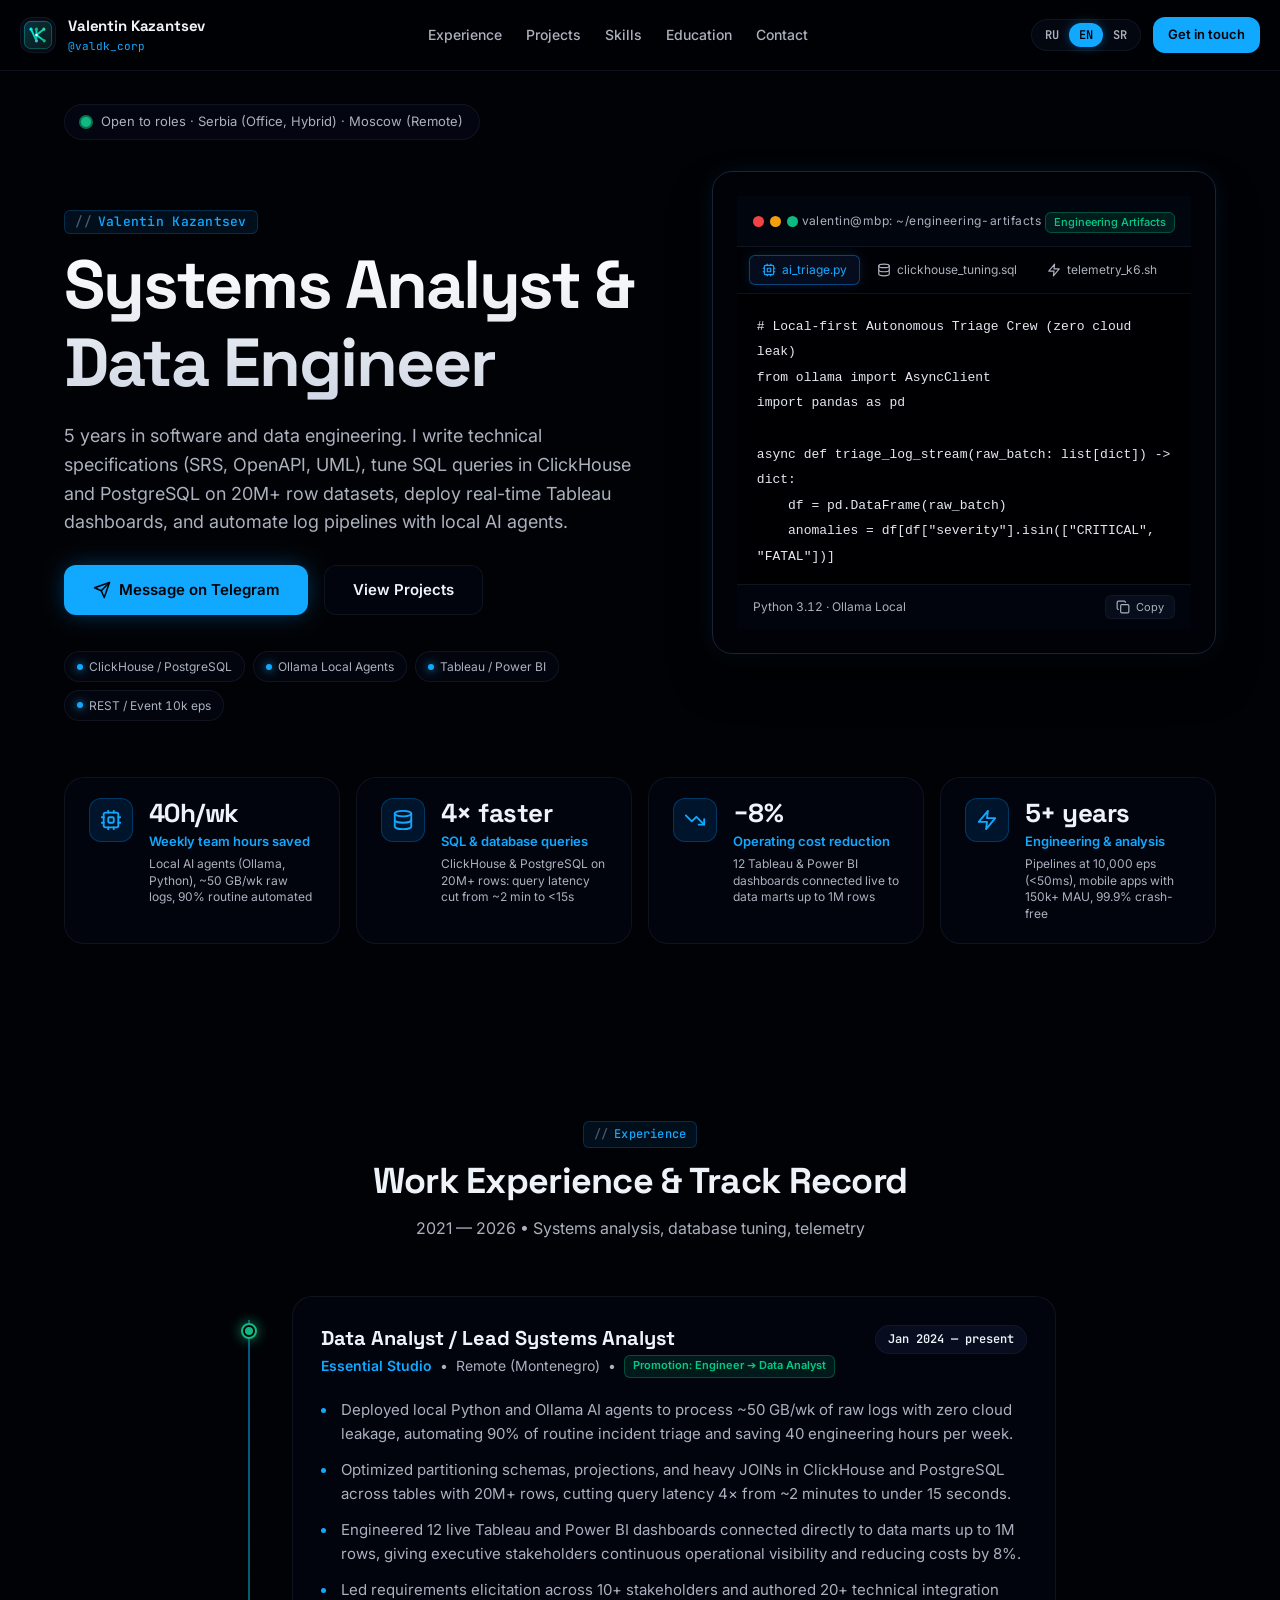
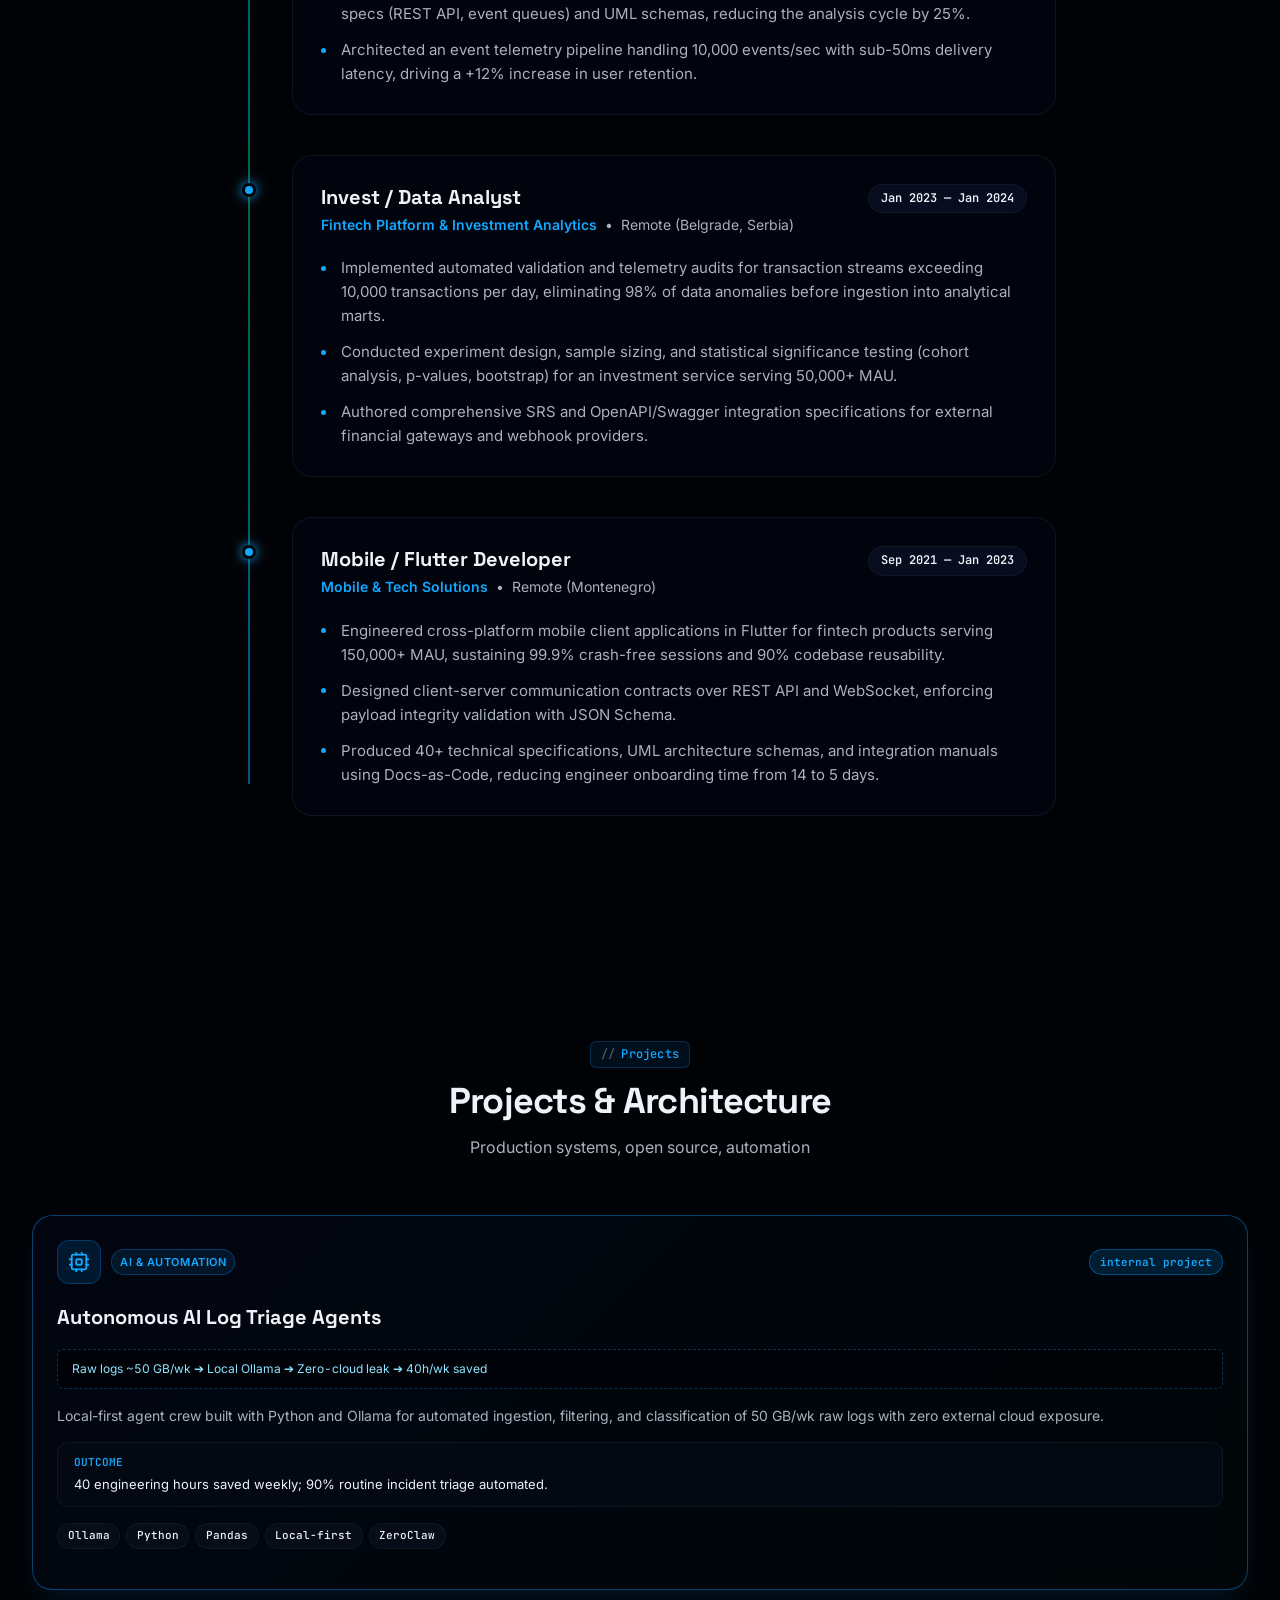
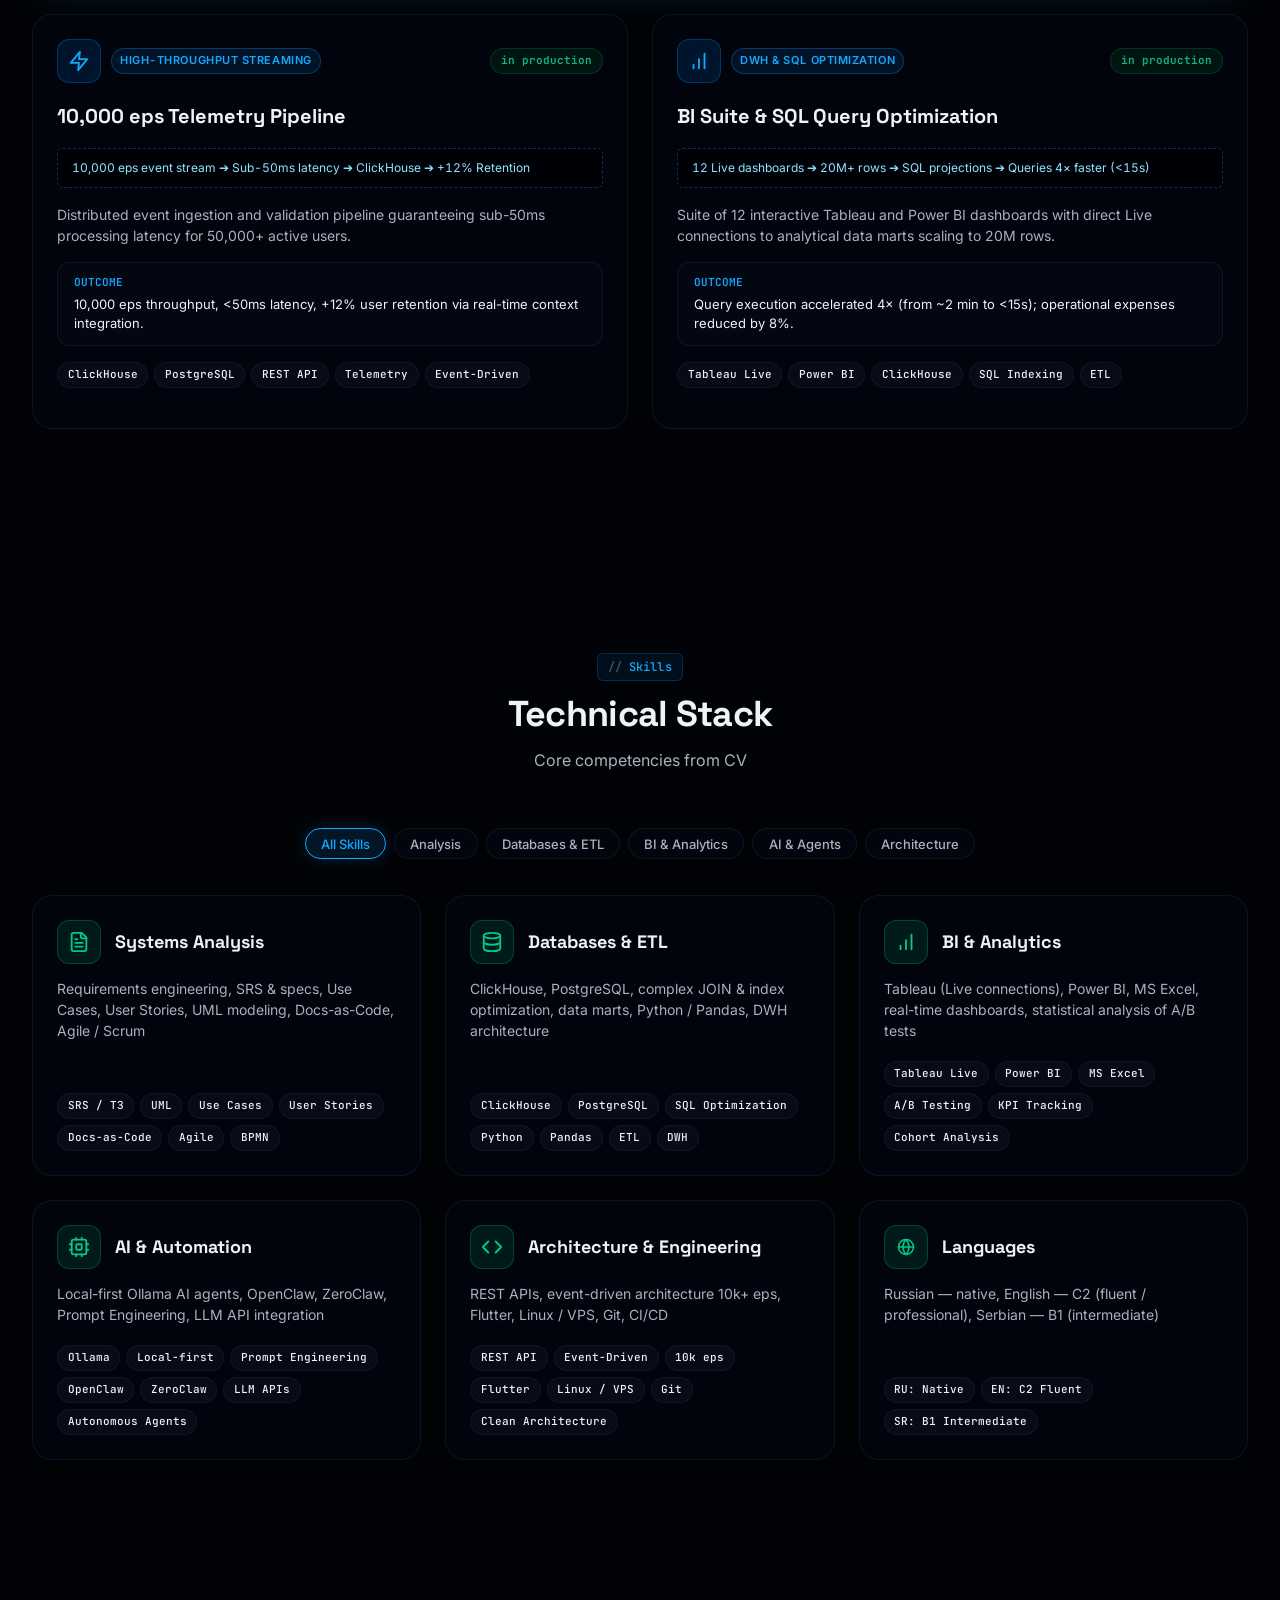
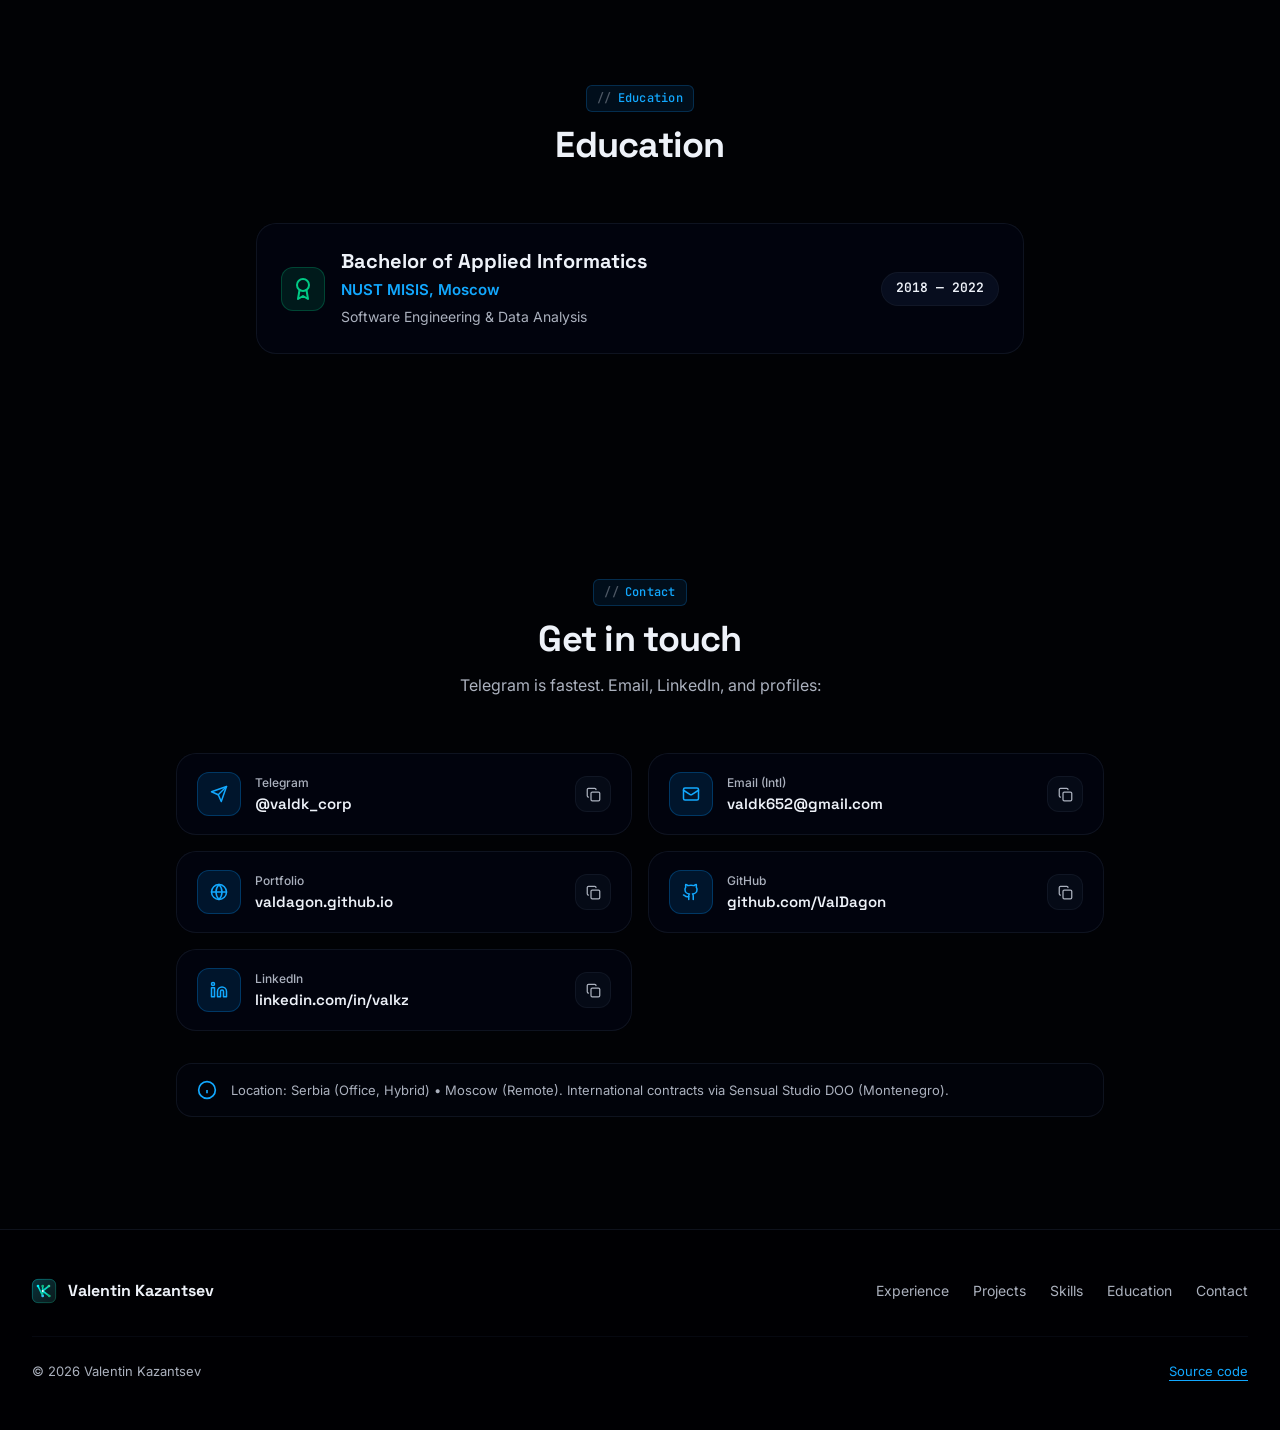
==== commit 6819e392: "feat(experience): align career timeline with 5-year foreign B2B triad, promotion badge, and clean ac" ====
--- a/index.html
+++ b/index.html
@@ -22,11 +22,11 @@
       content="5 лет в IT: разработка ТЗ и SRS, проектирование интеграций, оптимизация ClickHouse и PostgreSQL, дашборды Tableau и локальные ИИ-агенты."
     />
     <link rel="canonical" href="https://valdagon.github.io/" />
-    <link rel="icon" type="image/svg+xml" href="/assets/favicon.svg?v=20261026" />
-    <link rel="icon" type="image/png" sizes="32x32" href="/assets/favicon-32x32.png?v=20261026" />
-    <link rel="icon" type="image/png" sizes="16x16" href="/assets/favicon-16x16.png?v=20261026" />
-    <link rel="shortcut icon" href="/favicon.ico?v=20261026" />
-    <link rel="apple-touch-icon" sizes="180x180" href="/assets/apple-touch-icon-v3.png?v=20261026" />
+    <link rel="icon" type="image/svg+xml" href="./assets/favicon.svg?v=20261105" />
+    <link rel="icon" type="image/png" sizes="32x32" href="./assets/favicon-32x32.png?v=20261105" />
+    <link rel="icon" type="image/png" sizes="16x16" href="./assets/favicon-16x16.png?v=20261105" />
+    <link rel="shortcut icon" href="./favicon.ico?v=20261105" />
+    <link rel="apple-touch-icon" sizes="180x180" href="./assets/apple-touch-icon-v3.png?v=20261105" />
 
     <!-- Google Fonts: Space Grotesk, Inter, JetBrains Mono with full Cyrillic & Latin support -->
     <link rel="preconnect" href="https://fonts.googleapis.com" />
@@ -58,8 +58,8 @@
     />
     <meta name="twitter:image" content="https://valdagon.github.io/assets/og-card-v3.png?v=20261026" />
 
-    <link rel="stylesheet" href="/css/tokens.css?v=8" />
-    <link rel="stylesheet" href="/css/style.css?v=8" />
+    <link rel="stylesheet" href="./css/tokens.css?v=20261105_1732" />
+    <link rel="stylesheet" href="./css/style.css?v=20261105_1732" />
 
     <script type="application/ld+json">
       {
@@ -473,7 +473,7 @@
       </div>
     </noscript>
 
-    <script src="/js/data.js?v=8" defer></script>
-    <script src="/js/app.js?v=8" defer></script>
+    <script src="./js/data.js?v=20261105_1732" defer></script>
+    <script src="./js/app.js?v=20261105_1732" defer></script>
   </body>
 </html>
--- a/css/style.css
+++ b/css/style.css
@@ -1085,6 +1085,18 @@
   font-weight: 600;
 }
 
+.timeline-promo-badge {
+  display: inline-flex;
+  align-items: center;
+  font-size: 0.6875rem;
+  font-weight: 600;
+  color: var(--accent);
+  background: oklch(74% 0.17 160 / 0.12);
+  border: 1px solid oklch(74% 0.17 160 / 0.3);
+  padding: 0.12rem 0.5rem;
+  border-radius: var(--radius-sm);
+}
+
 .timeline-date-badge {
   display: inline-flex;
   align-items: center;
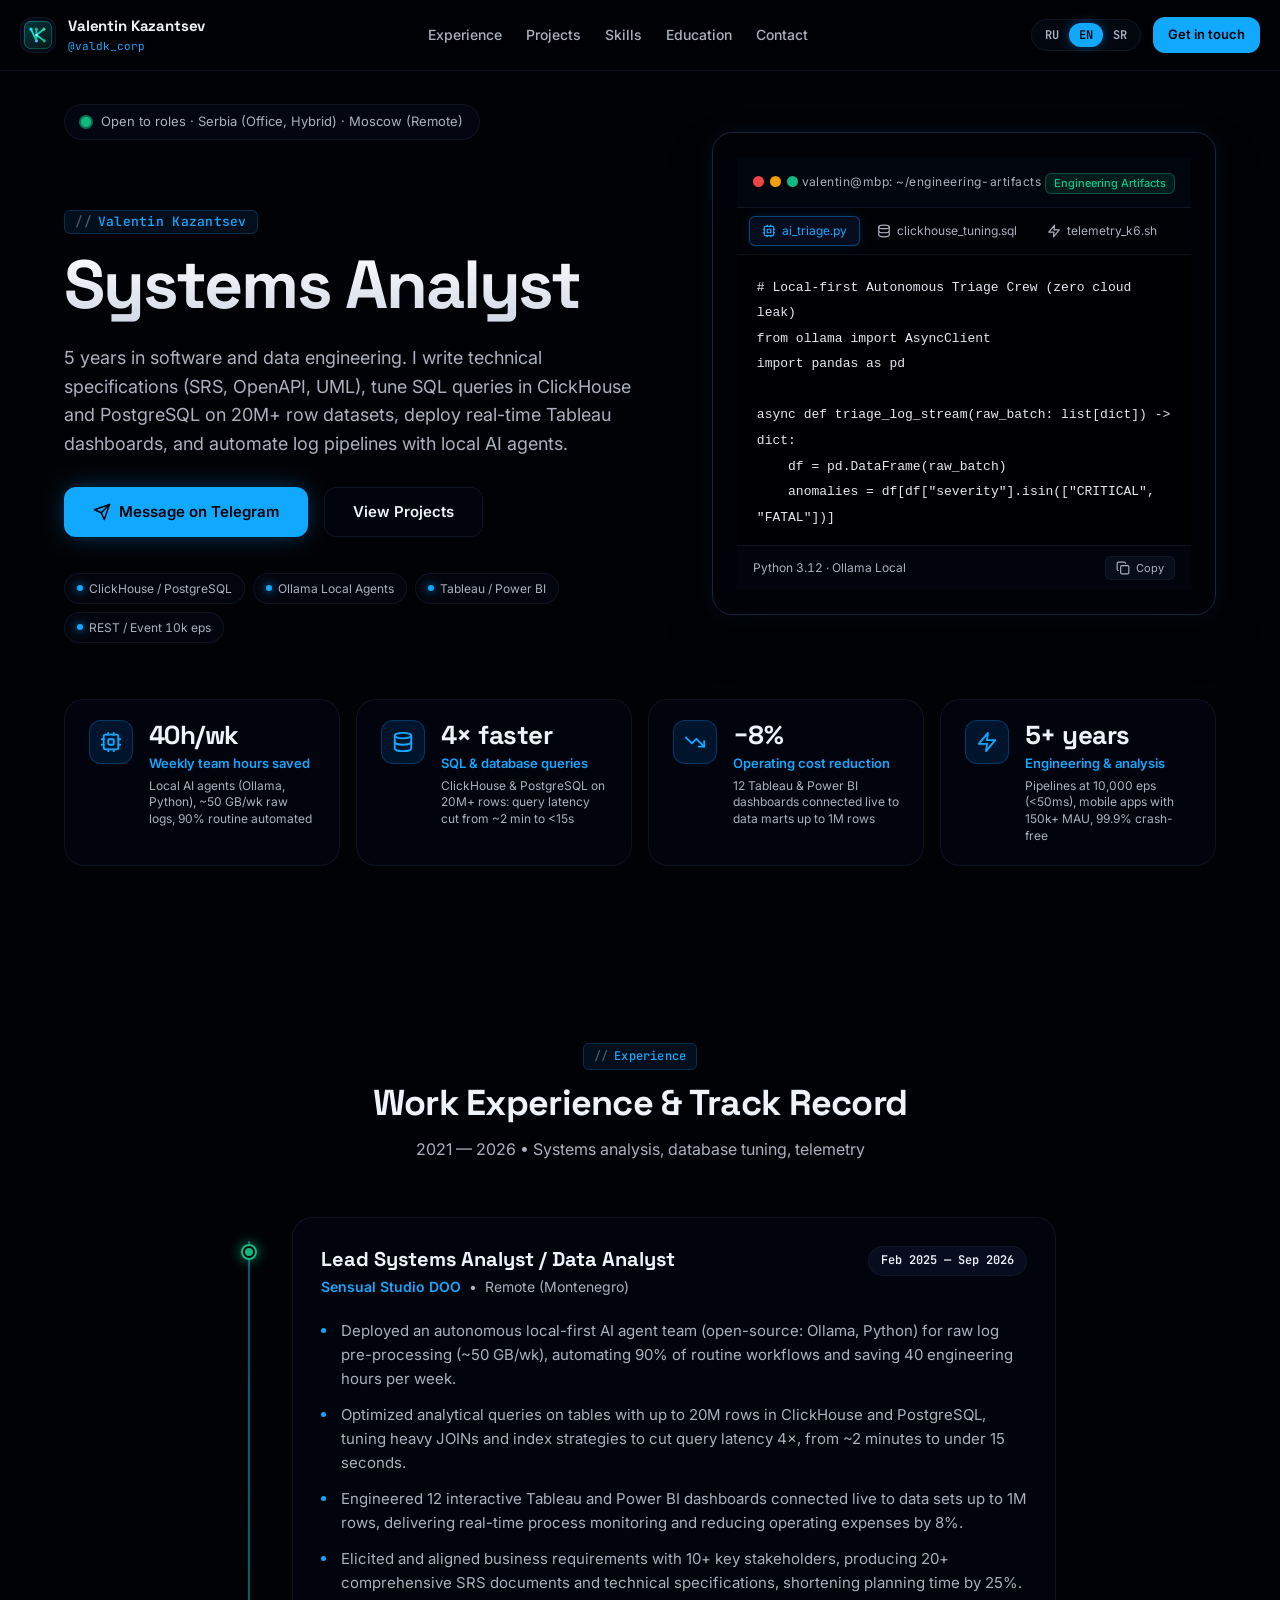
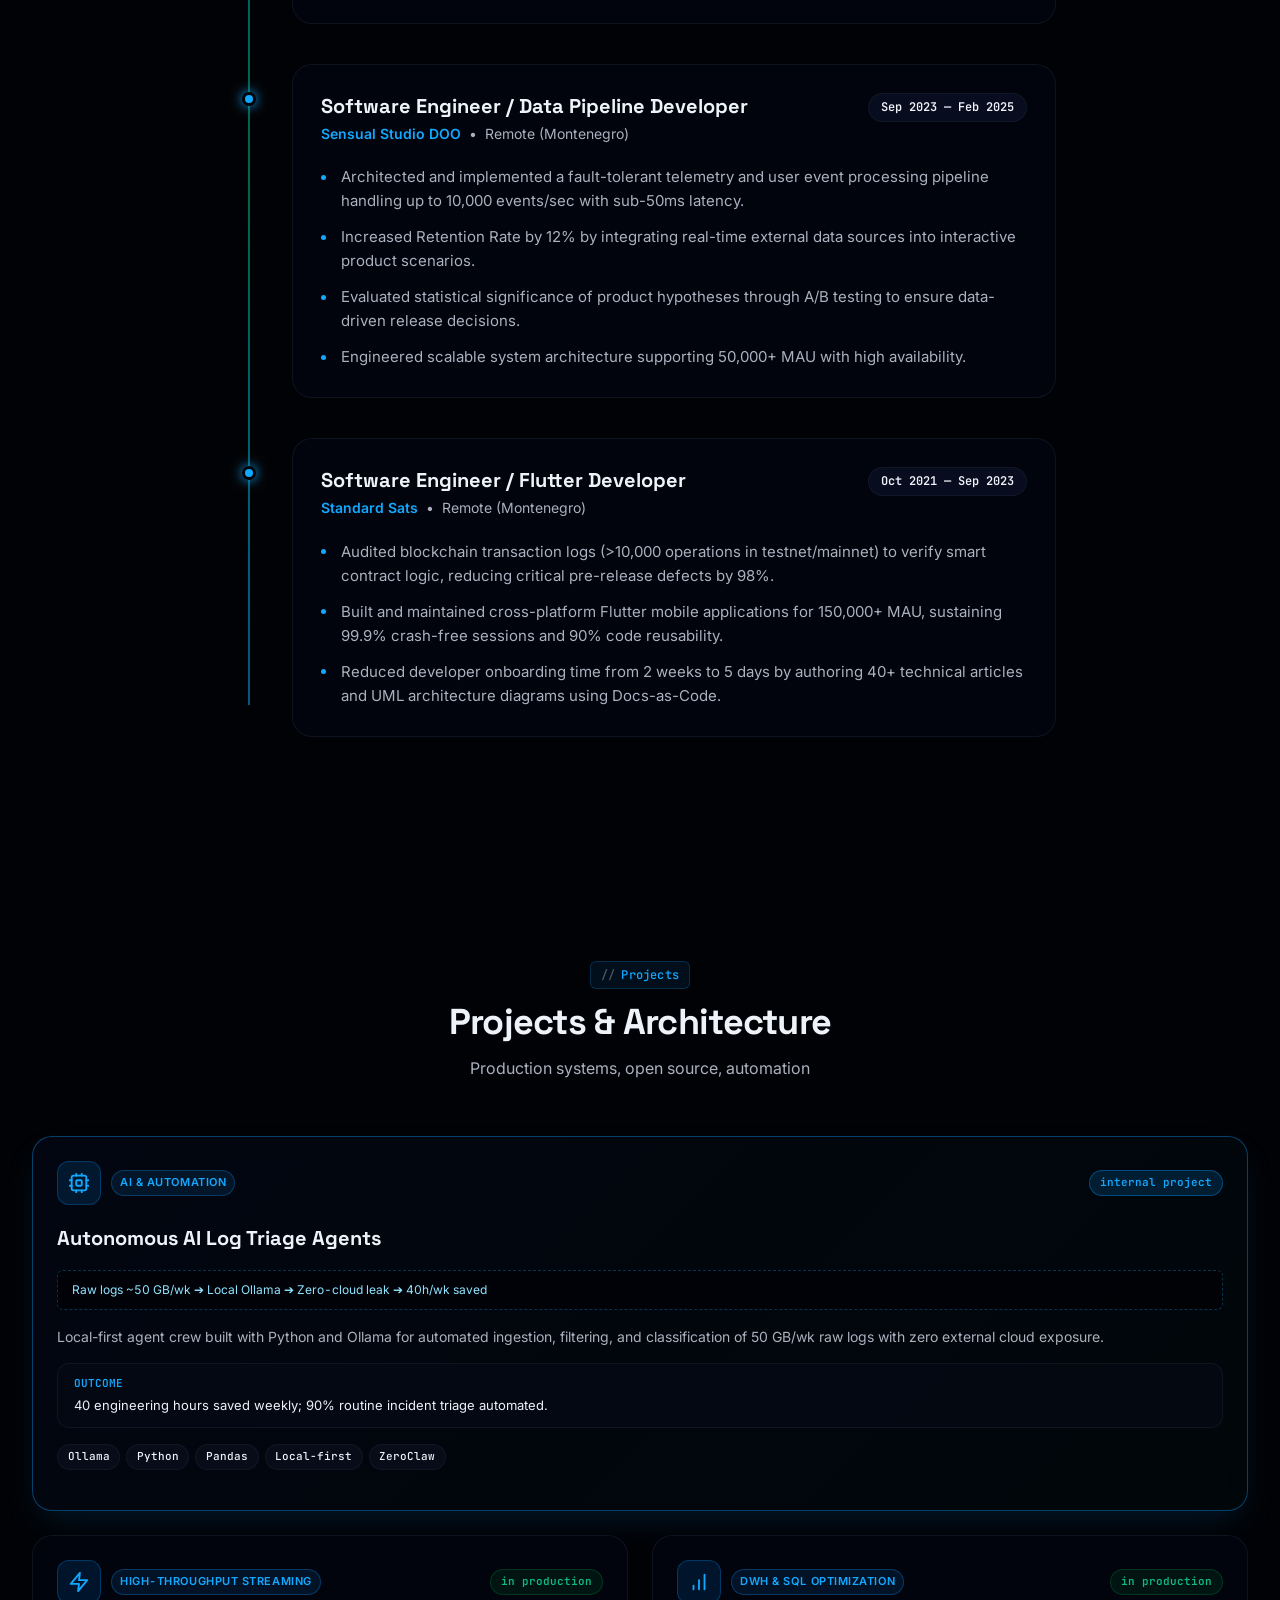
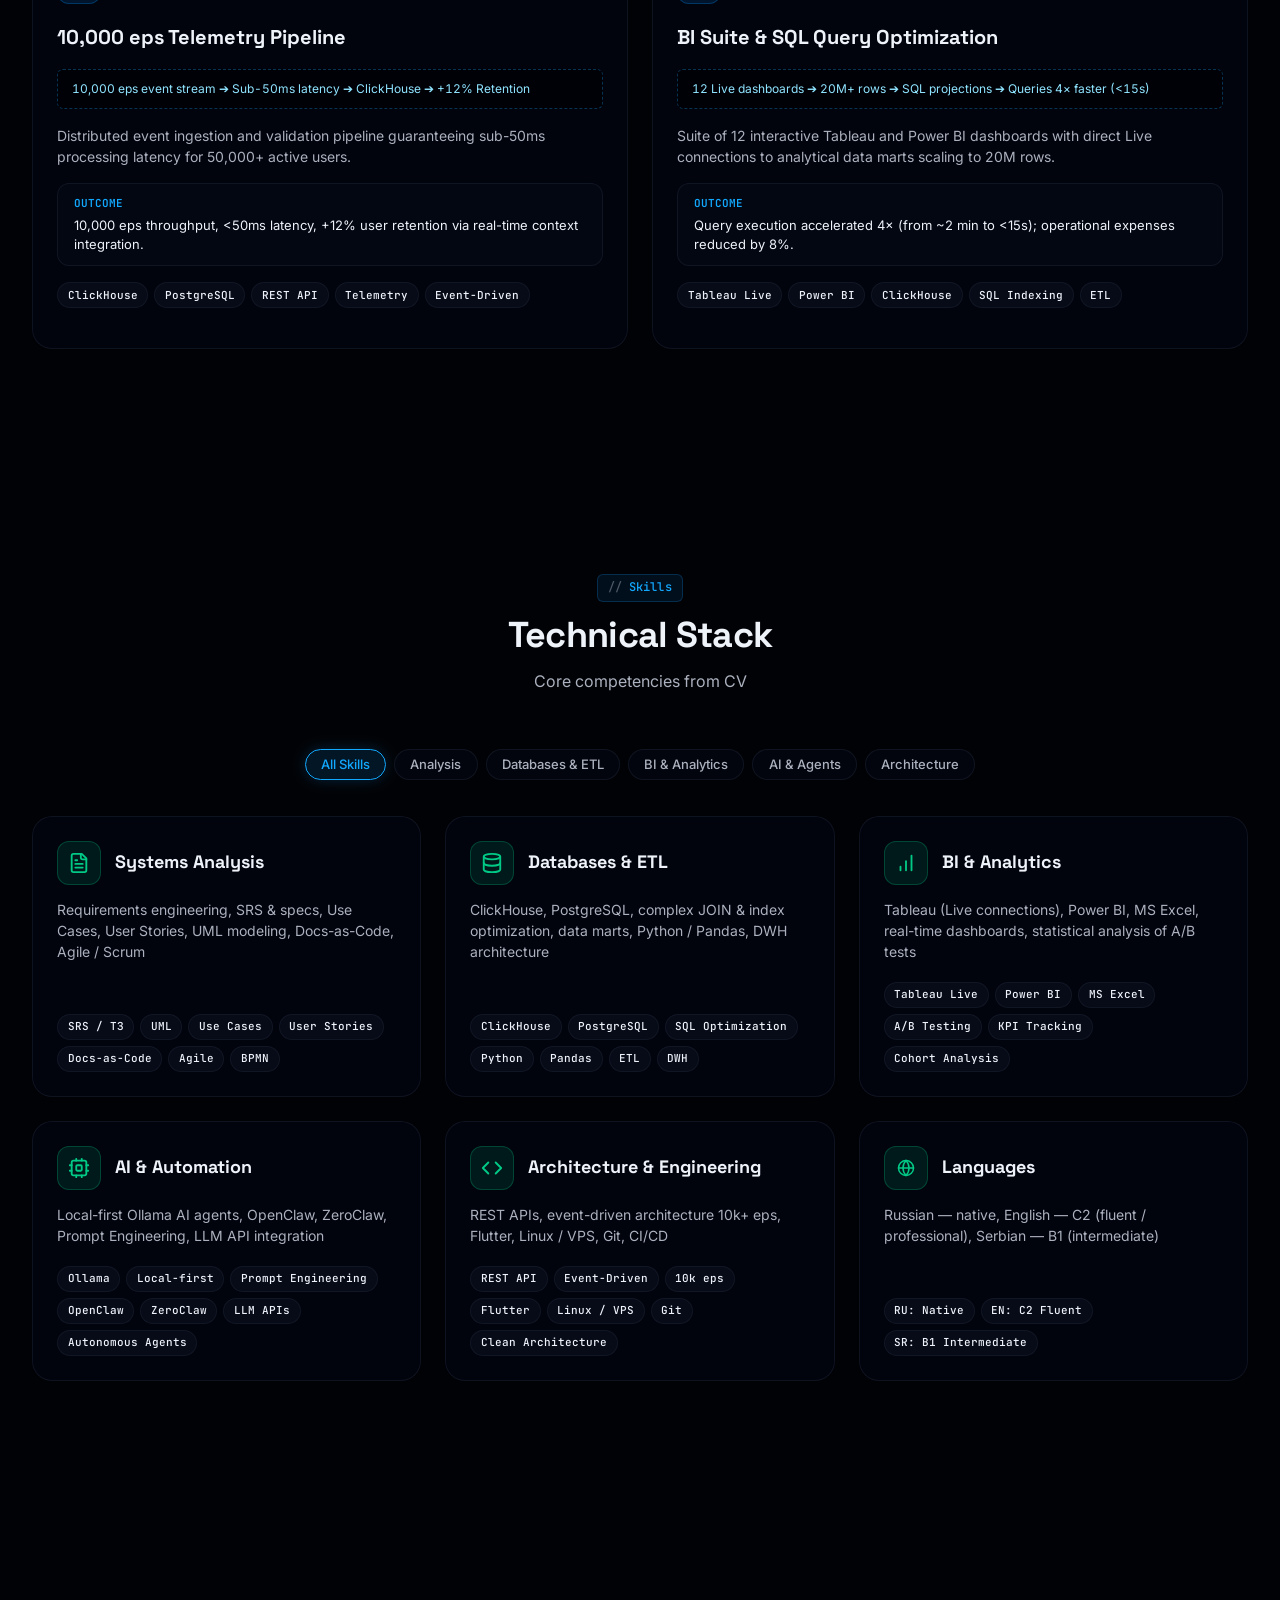
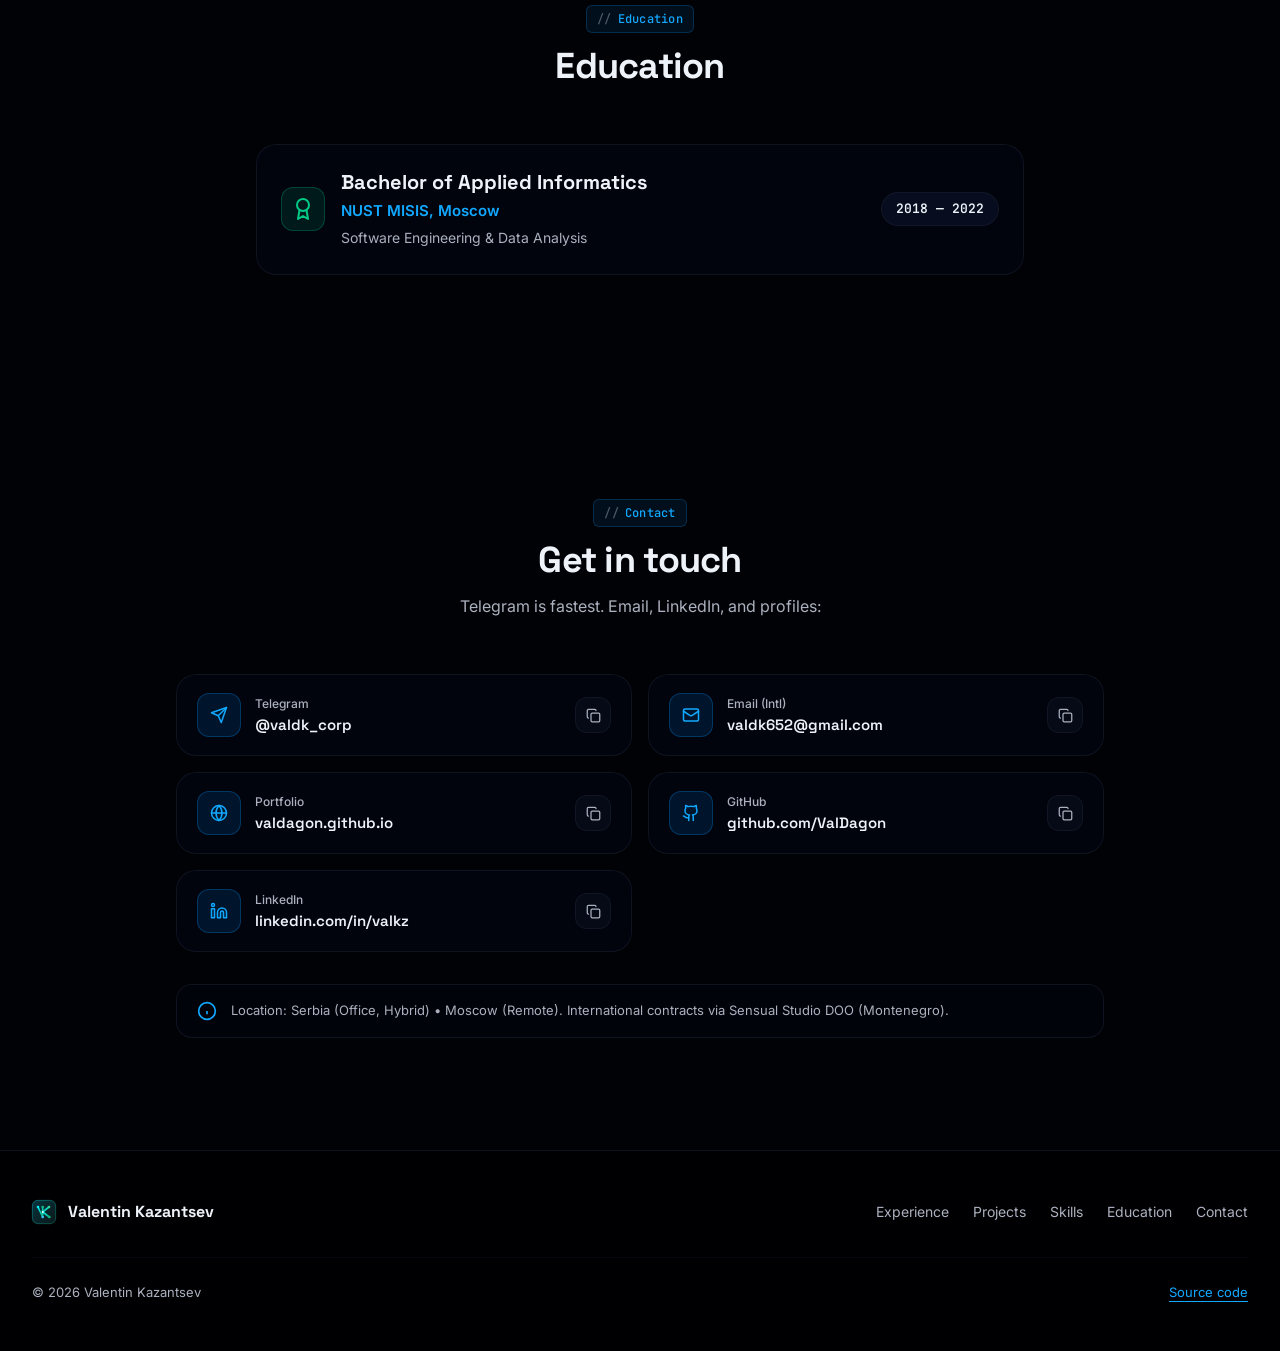
==== commit a01f04cb: "fix(resume): strictly restore canonical PDF resume data (Sensual Studio DOO, Standard Sats, Systems " ====
--- a/index.html
+++ b/index.html
@@ -58,8 +58,8 @@
     />
     <meta name="twitter:image" content="https://valdagon.github.io/assets/og-card-v3.png?v=20261026" />
 
-    <link rel="stylesheet" href="./css/tokens.css?v=20261105_1732" />
-    <link rel="stylesheet" href="./css/style.css?v=20261105_1732" />
+    <link rel="stylesheet" href="./css/tokens.css?v=20261105_1738" />
+    <link rel="stylesheet" href="./css/style.css?v=20261105_1738" />
 
     <script type="application/ld+json">
       {
@@ -473,7 +473,7 @@
       </div>
     </noscript>
 
-    <script src="./js/data.js?v=20261105_1732" defer></script>
-    <script src="./js/app.js?v=20261105_1732" defer></script>
+    <script src="./js/data.js?v=20261105_1738" defer></script>
+    <script src="./js/app.js?v=20261105_1738" defer></script>
   </body>
 </html>
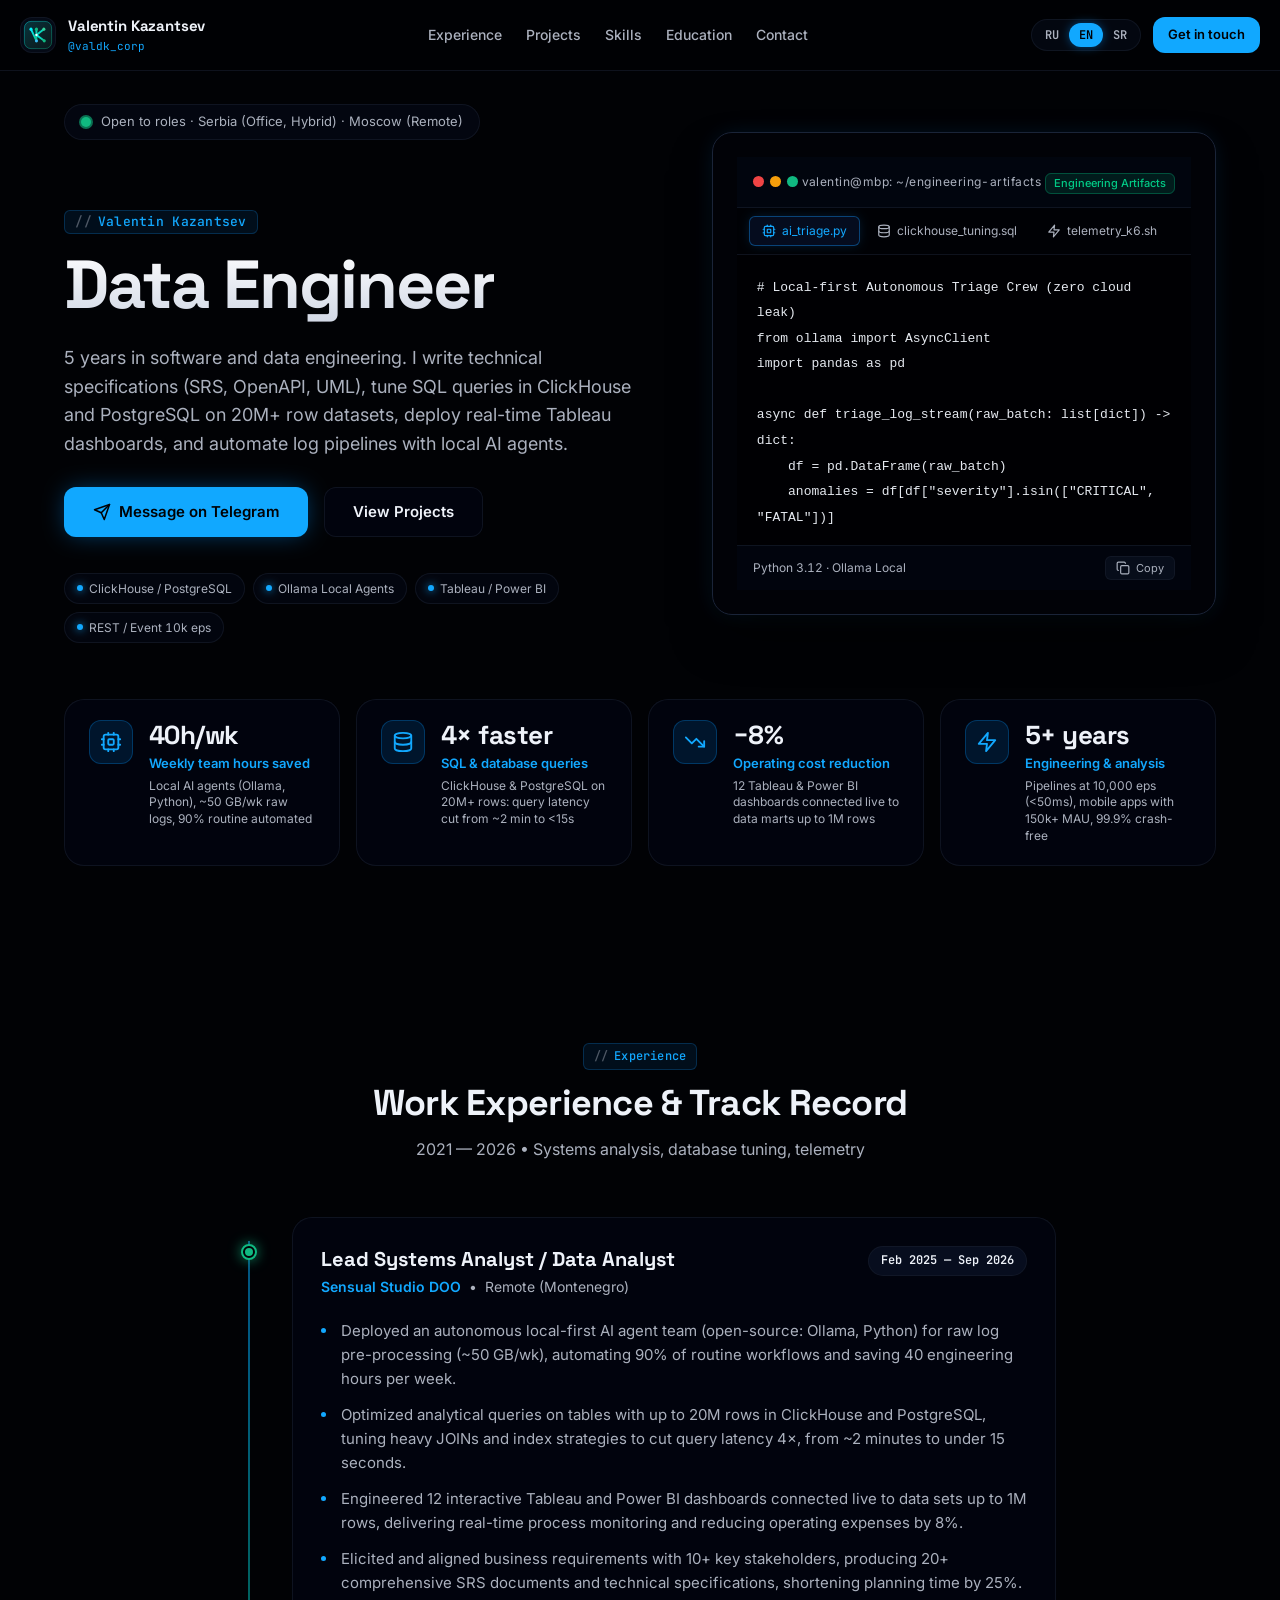
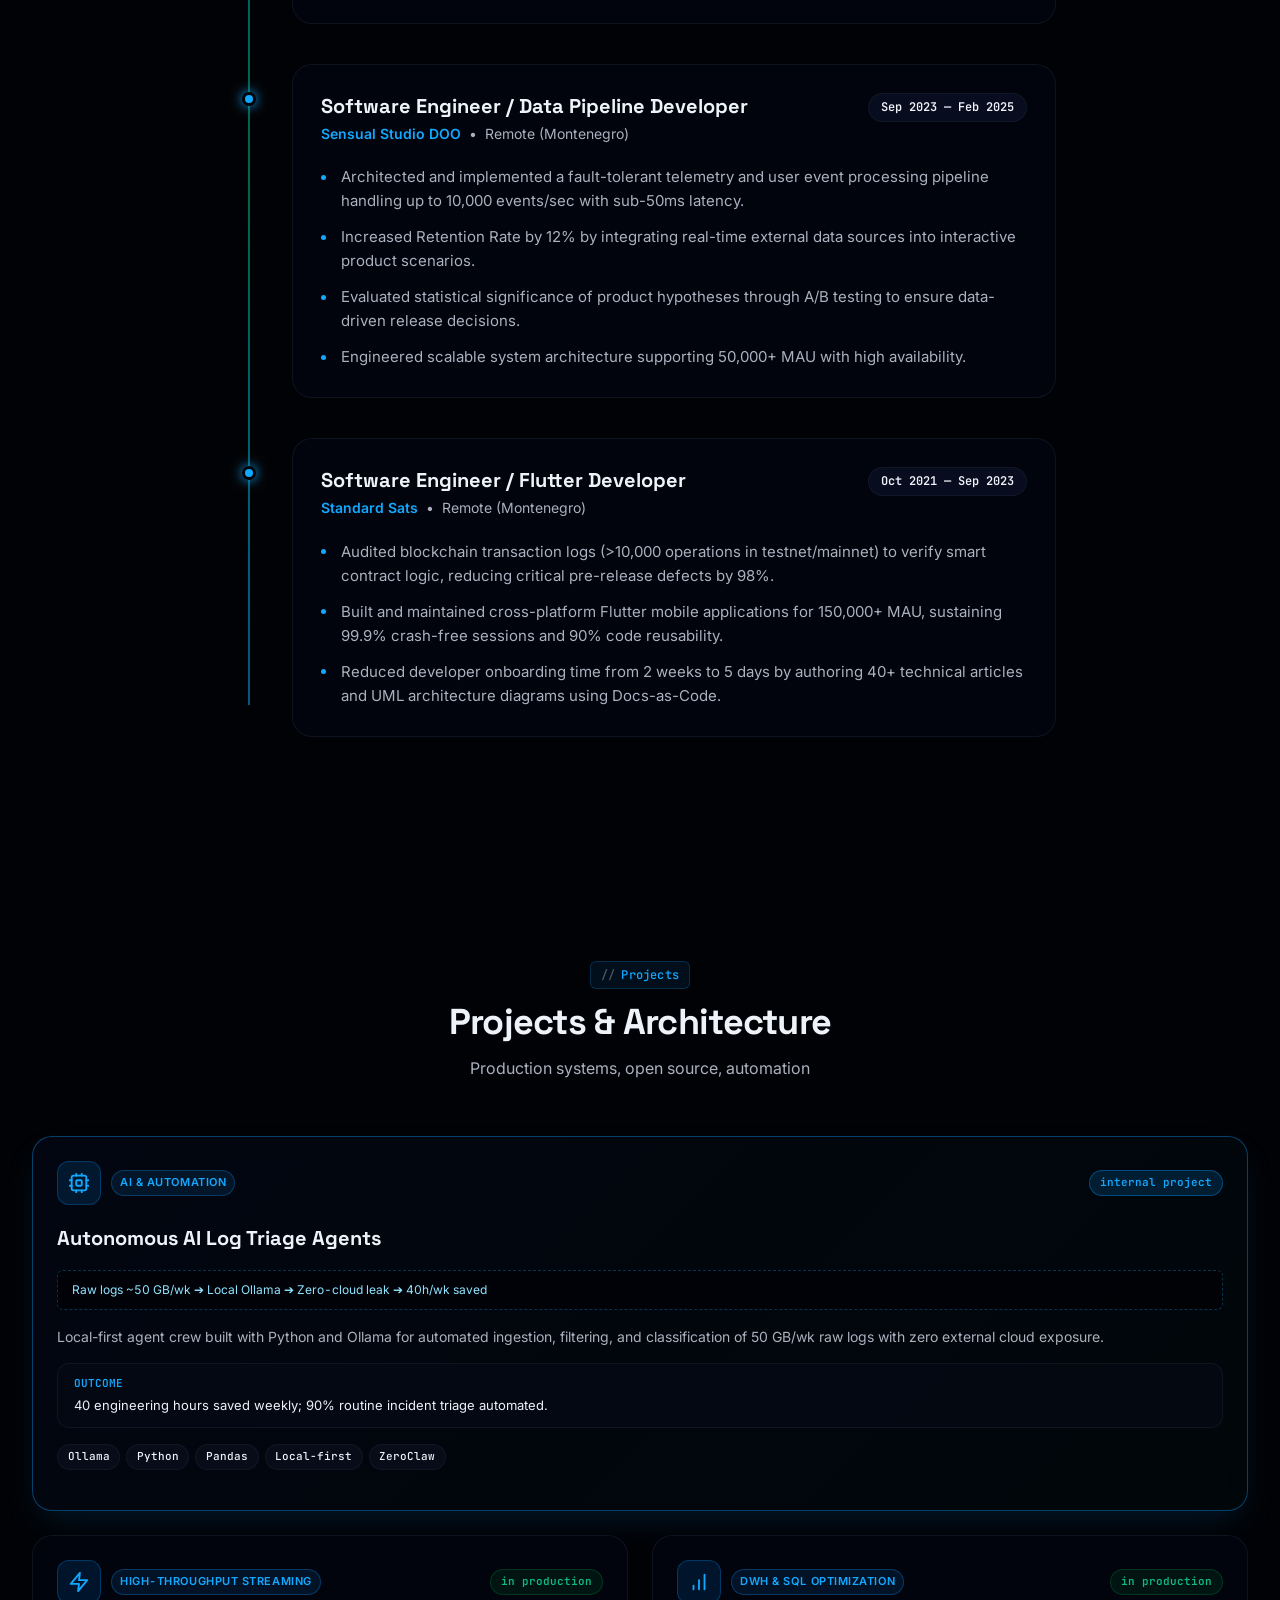
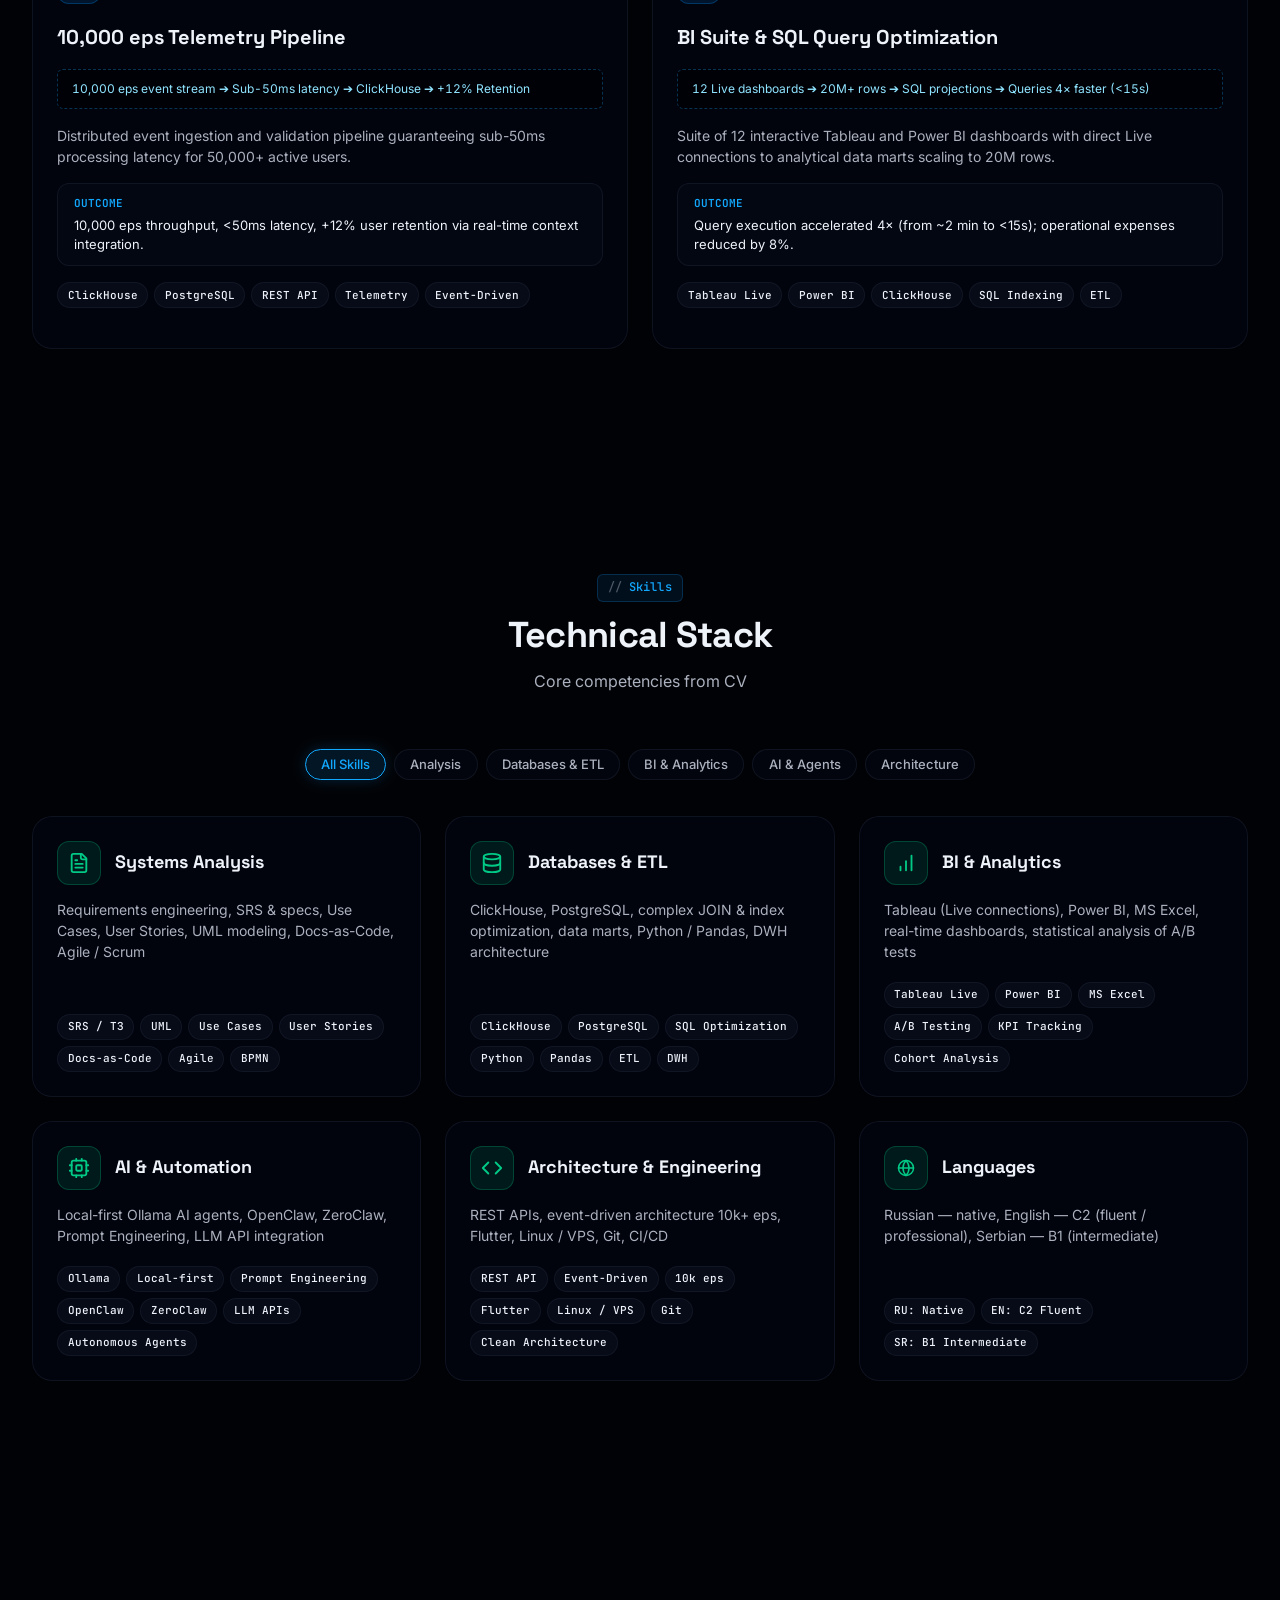
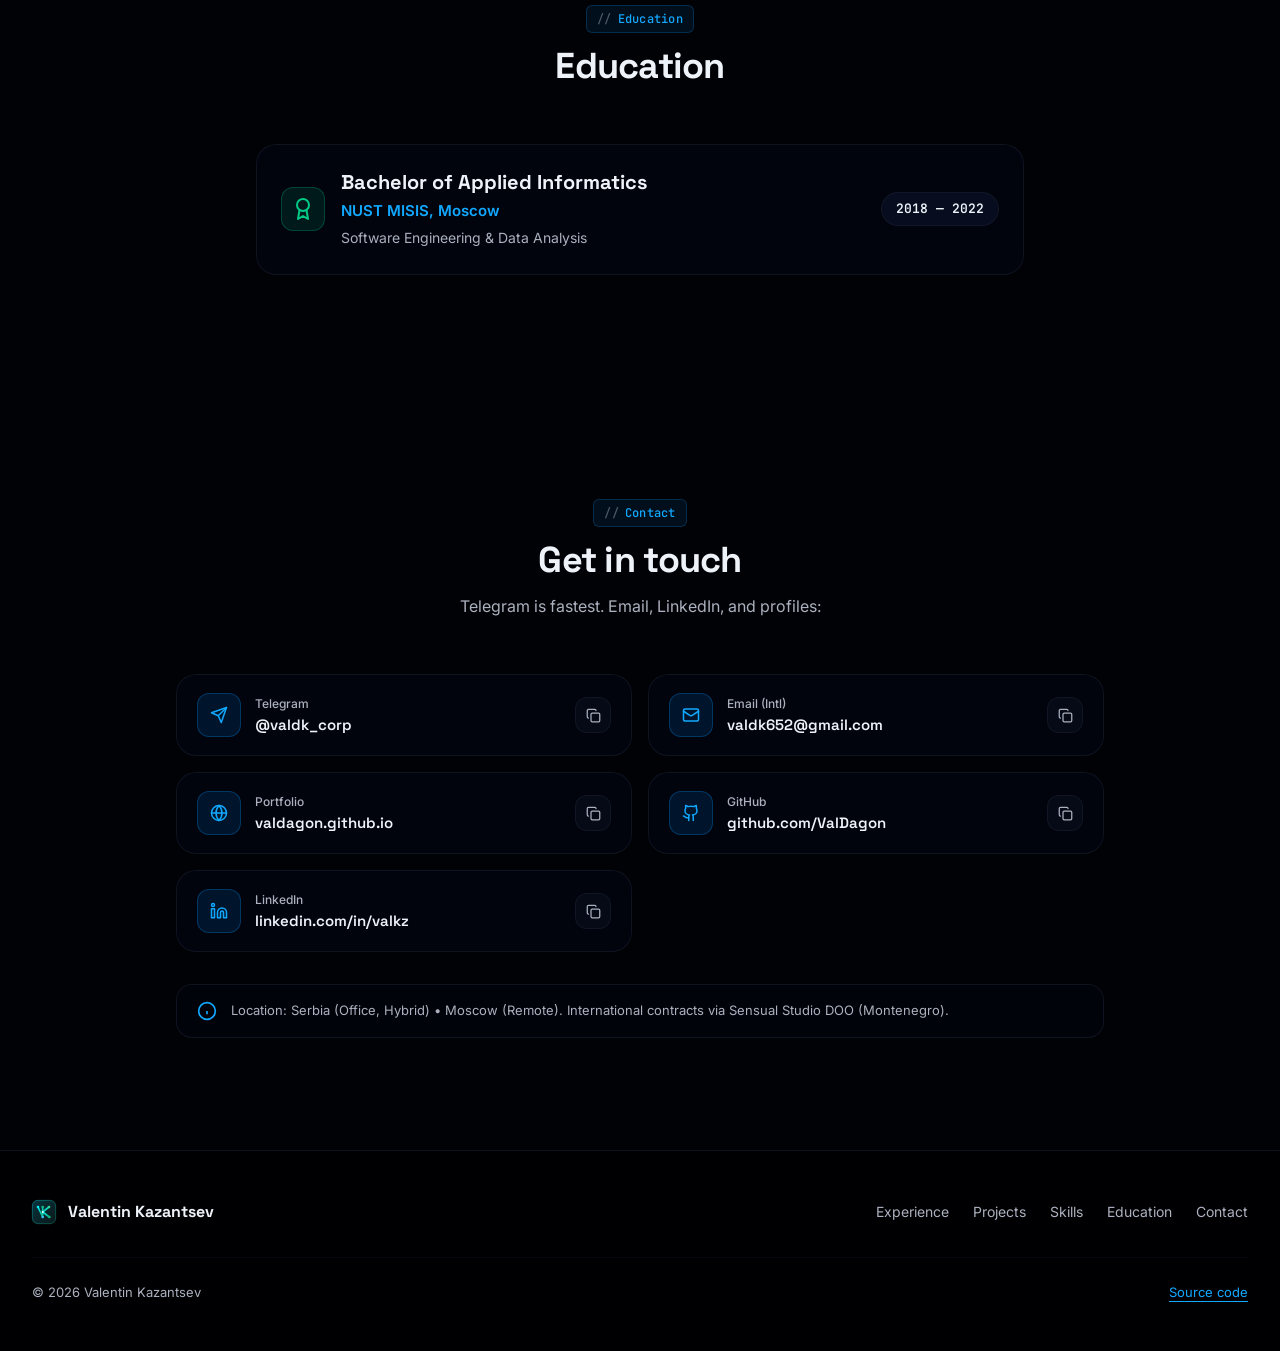
==== commit f1c73eec: "feat(profile): set headline to Data Engineer and remove kwork links" ====
--- a/index.html
+++ b/index.html
@@ -38,7 +38,7 @@
 
     <meta property="og:type" content="profile" />
     <meta property="og:url" content="https://valdagon.github.io/" />
-    <meta property="og:title" content="Валентин Казанцев — Системный аналитик & инженер данных" />
+    <meta property="og:title" content="Валентин Казанцев — Data Engineer" />
     <meta
       property="og:description"
       content="5 лет в IT: разработка ТЗ и SRS, ClickHouse, PostgreSQL, Tableau, локальные ИИ-агенты."
@@ -48,18 +48,18 @@
     <meta property="og:image:type" content="image/png" />
     <meta property="og:image:width" content="1200" />
     <meta property="og:image:height" content="630" />
-    <meta property="og:image:alt" content="Валентин Казанцев — Системный аналитик & инженер данных" />
+    <meta property="og:image:alt" content="Валентин Казанцев — Data Engineer" />
     <meta property="og:locale" content="ru_RU" />
     <meta name="twitter:card" content="summary_large_image" />
-    <meta name="twitter:title" content="Валентин Казанцев — Системный аналитик & инженер данных" />
+    <meta name="twitter:title" content="Валентин Казанцев — Data Engineer" />
     <meta
       name="twitter:description"
       content="5 лет в IT: разработка ТЗ и SRS, ClickHouse, PostgreSQL, Tableau, локальные ИИ-агенты."
     />
     <meta name="twitter:image" content="https://valdagon.github.io/assets/og-card-v3.png?v=20261026" />
 
-    <link rel="stylesheet" href="./css/tokens.css?v=20261105_1738" />
-    <link rel="stylesheet" href="./css/style.css?v=20261105_1738" />
+    <link rel="stylesheet" href="./css/tokens.css?v=20261105_1745" />
+    <link rel="stylesheet" href="./css/style.css?v=20261105_1745" />
 
     <script type="application/ld+json">
       {
@@ -67,14 +67,13 @@
         "@type": "Person",
         "name": "Валентин Казанцев",
         "alternateName": "Valentin Kazantsev",
-        "jobTitle": "Системный аналитик",
+        "jobTitle": "Data Engineer",
         "url": "https://valdagon.github.io/",
         "email": "mailto:valrus56@yandex.ru",
         "sameAs": [
           "https://github.com/ValDagon",
           "https://www.linkedin.com/in/valkz/",
-          "https://t.me/valdk_corp",
-          "https://kwork.ru/user/valdk"
+          "https://t.me/valdk_corp"
         ],
         "alumniOf": {
           "@type": "CollegeOrUniversity",
@@ -462,8 +461,8 @@
     <noscript>
       <div class="noscript">
         <p>
-          <strong>Валентин Казанцев</strong> — Системный аналитик & инженер данных.
-          5 лет в IT: разработка ТЗ и SRS, интеграции, ClickHouse, PostgreSQL, Tableau, Power BI и локальные ИИ-агенты.
+          <strong>Валентин Казанцев</strong> — Data Engineer.
+          5 лет в IT: ClickHouse, PostgreSQL, ETL, дашборды Tableau, Power BI и локальные ИИ-агенты.
         </p>
         <p>
           Telegram: <a href="https://t.me/valdk_corp">@valdk_corp</a> ·
@@ -473,7 +472,7 @@
       </div>
     </noscript>
 
-    <script src="./js/data.js?v=20261105_1738" defer></script>
-    <script src="./js/app.js?v=20261105_1738" defer></script>
+    <script src="./js/data.js?v=20261105_1745" defer></script>
+    <script src="./js/app.js?v=20261105_1745" defer></script>
   </body>
 </html>
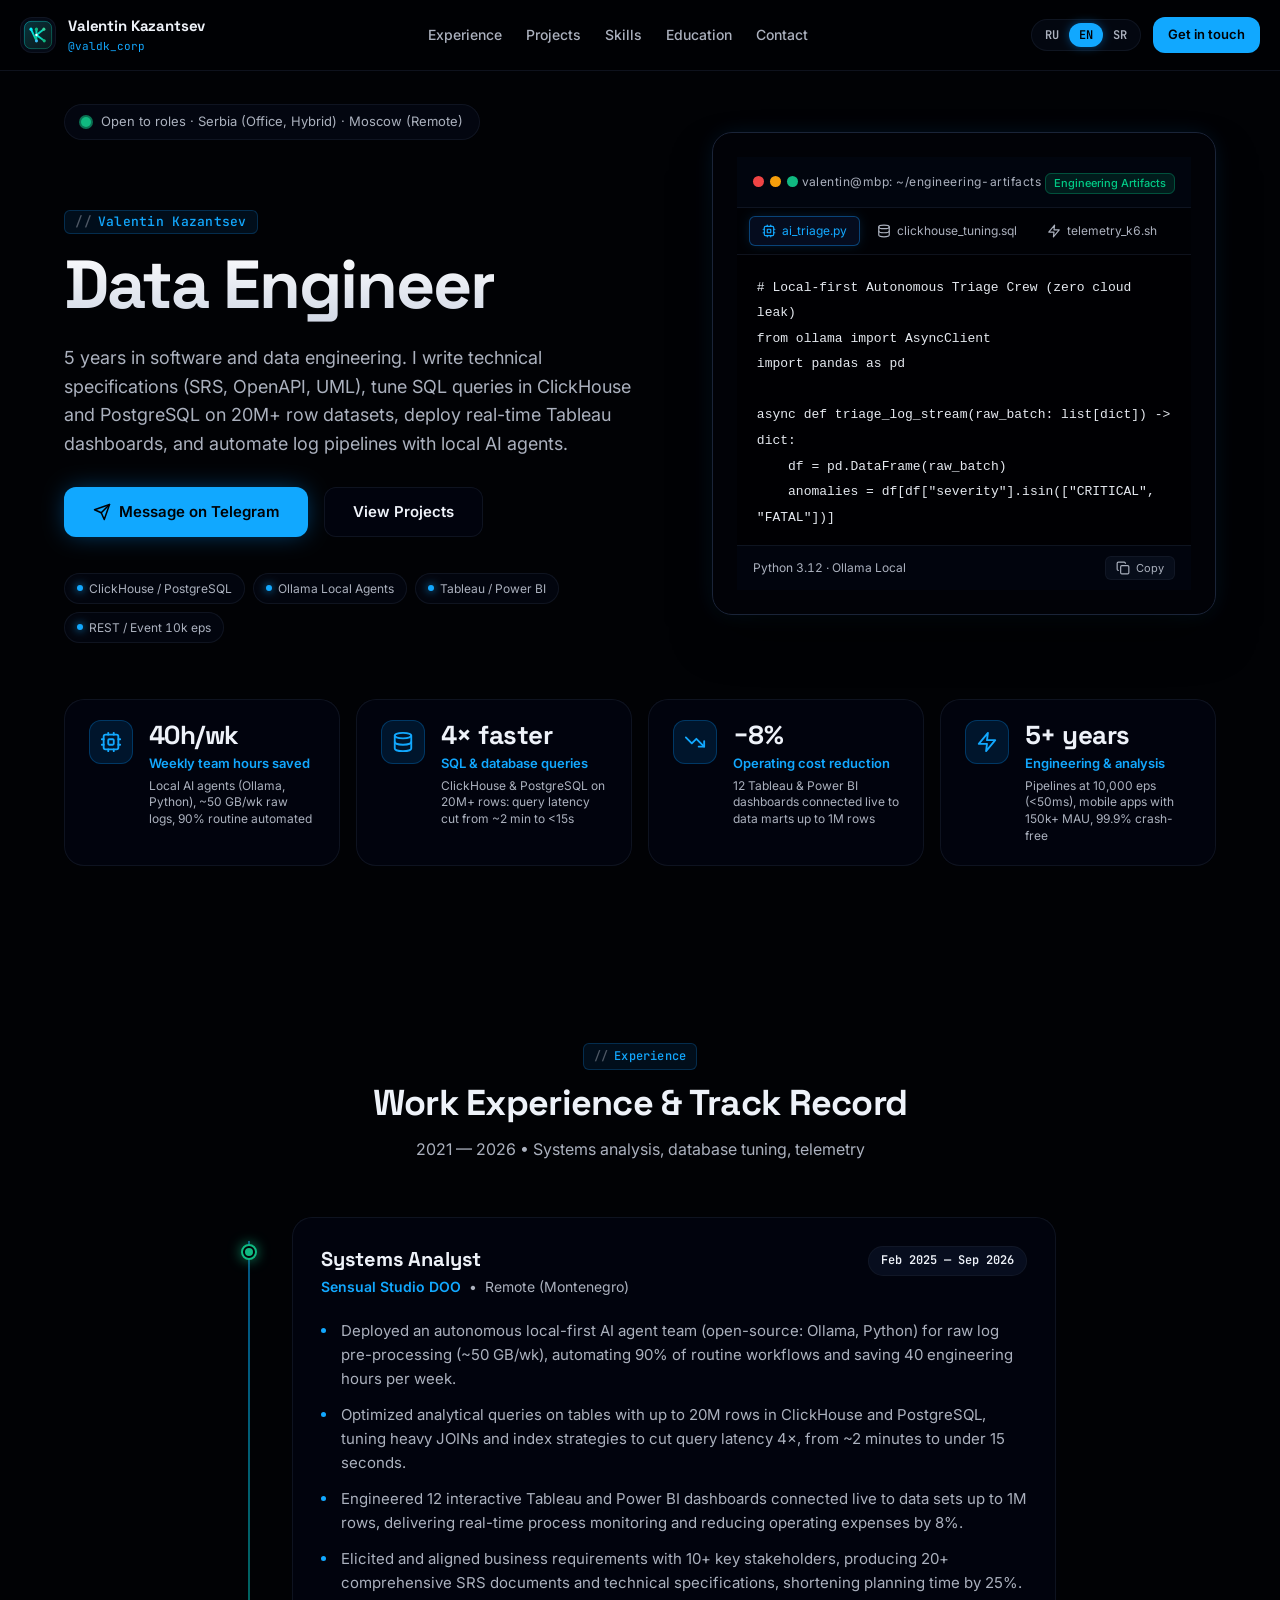
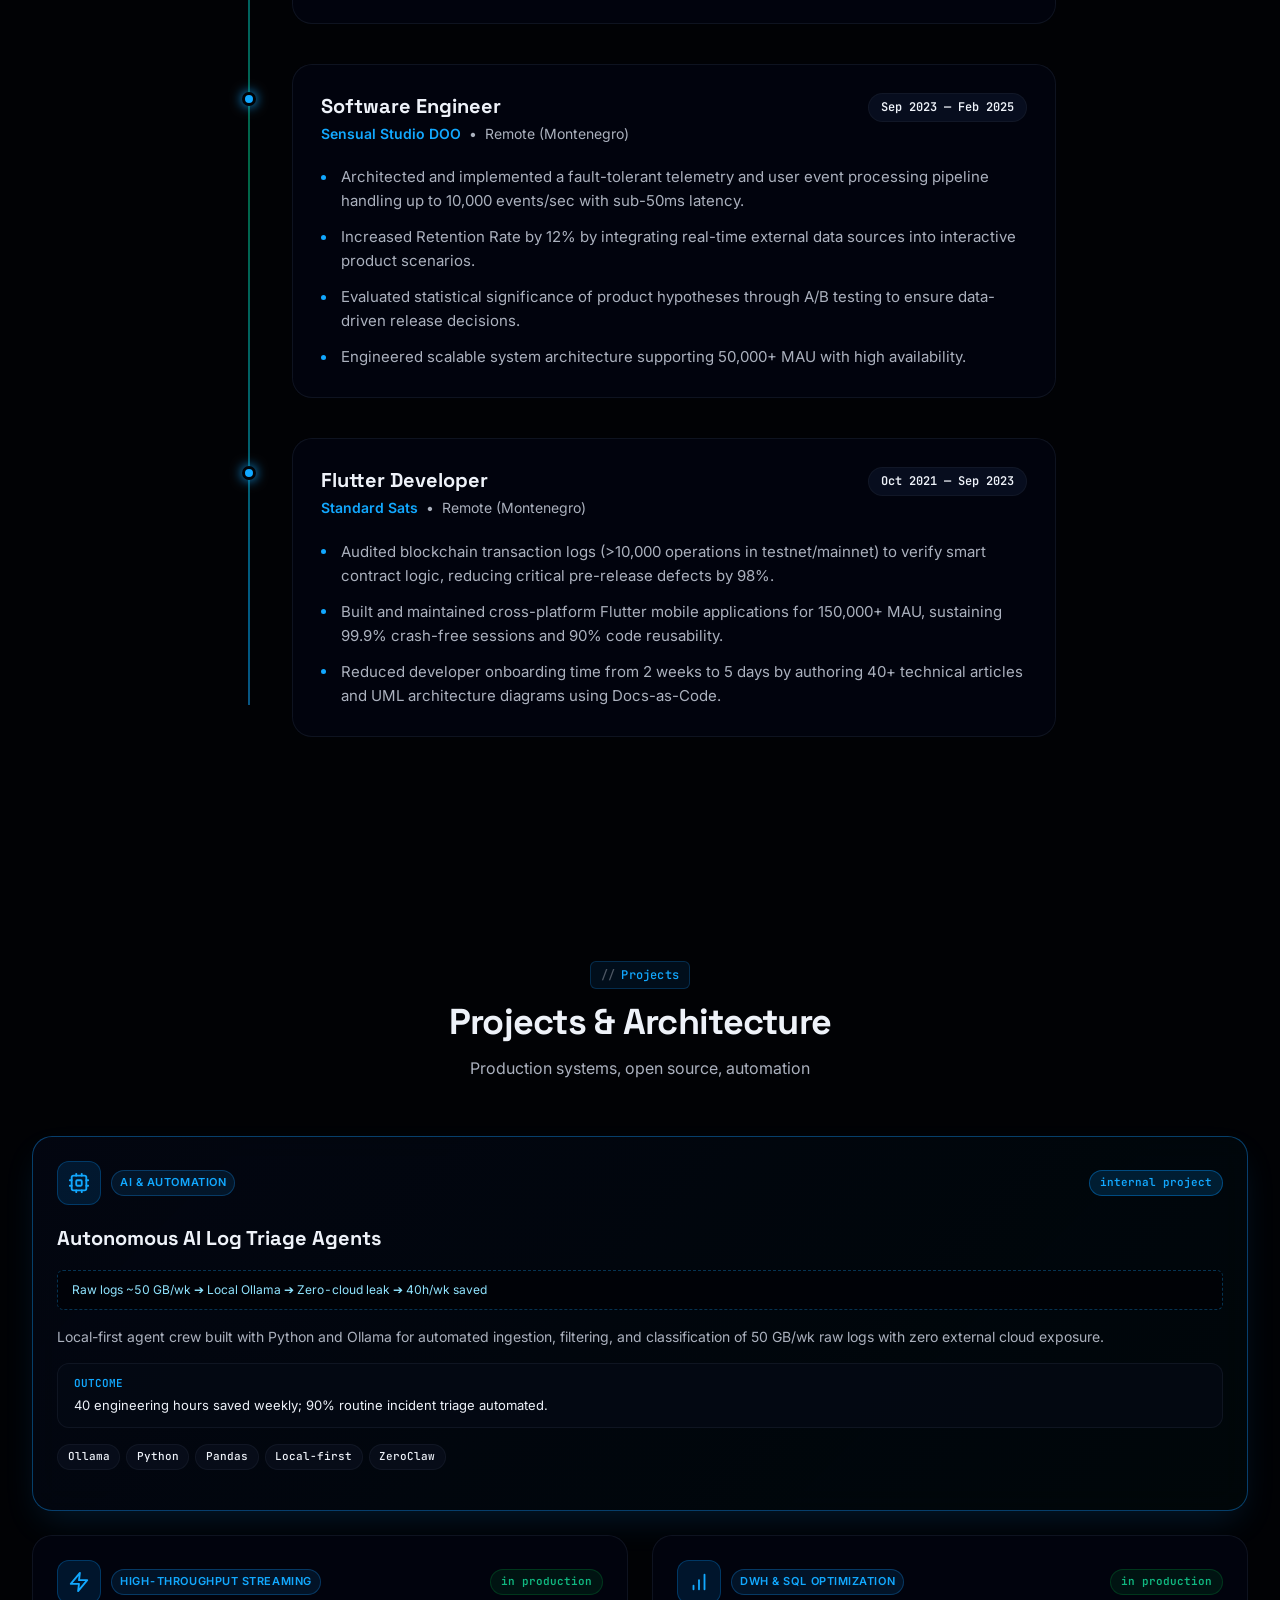
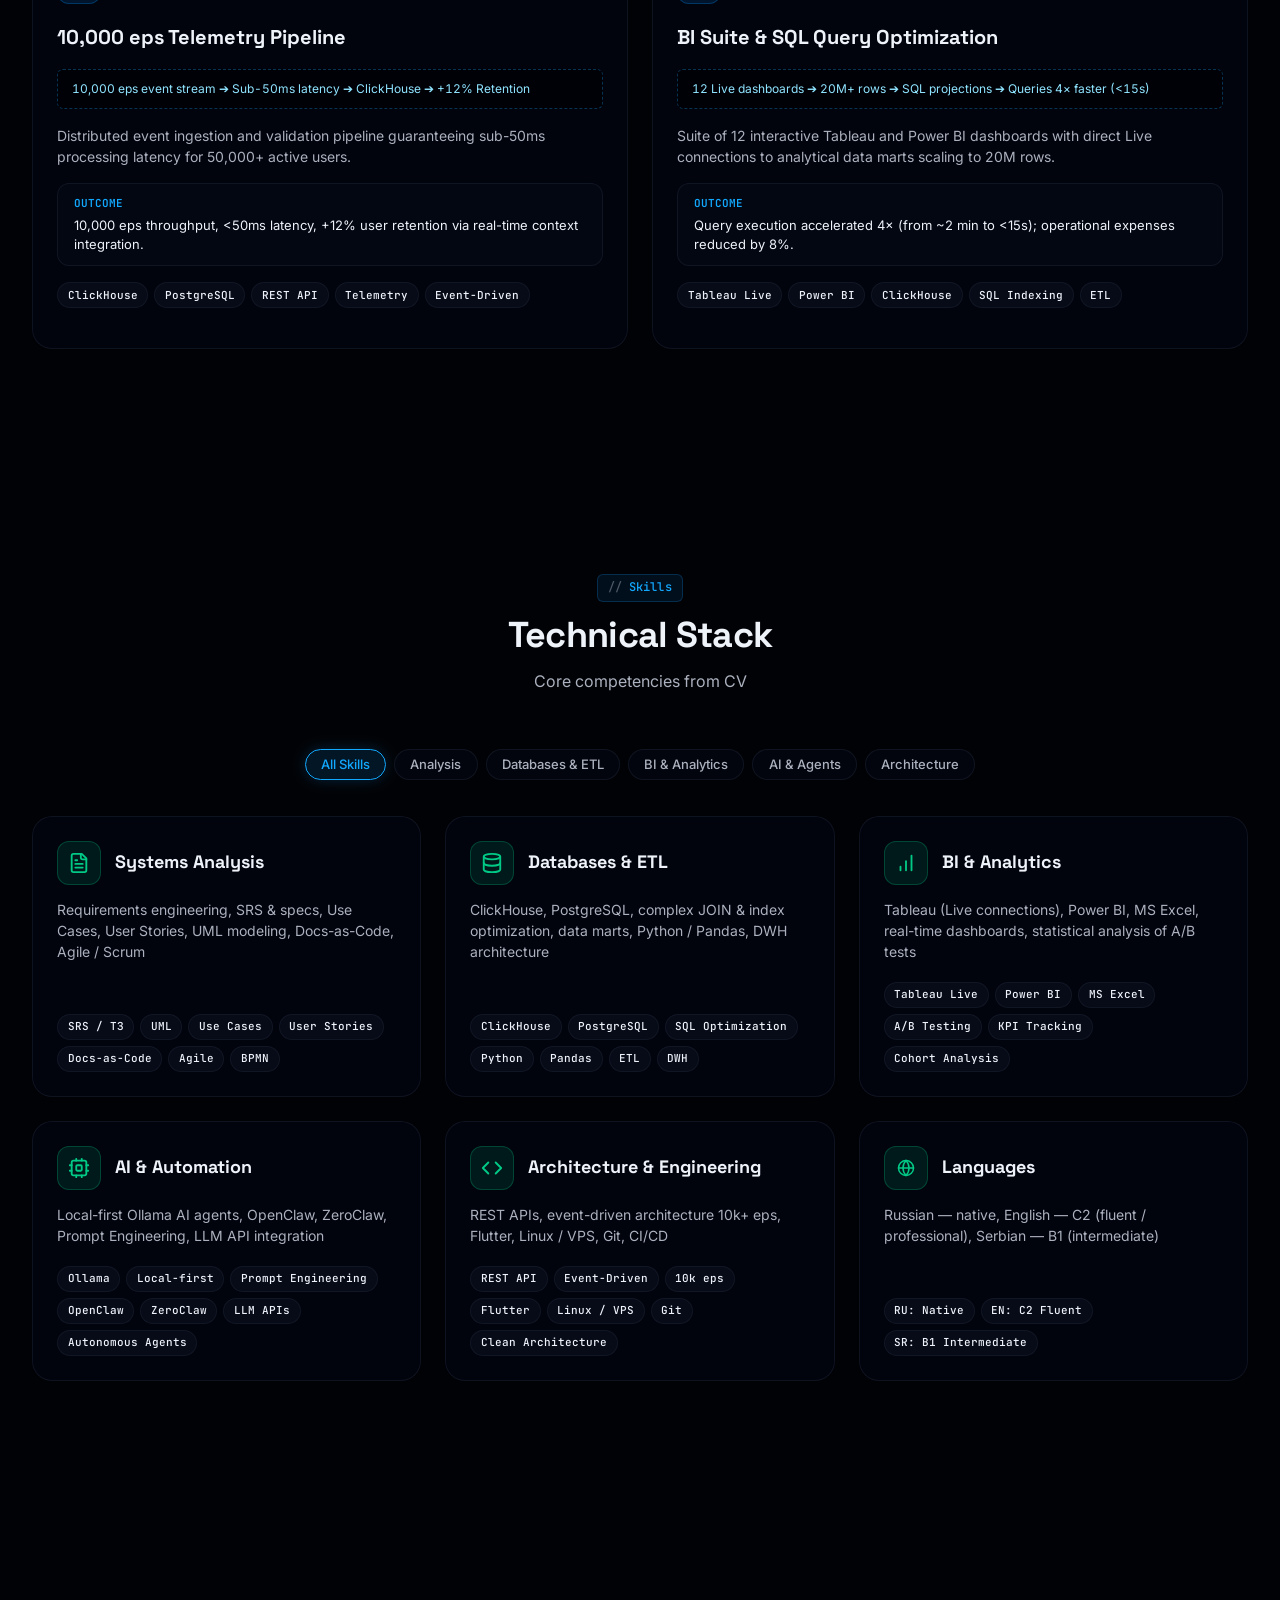
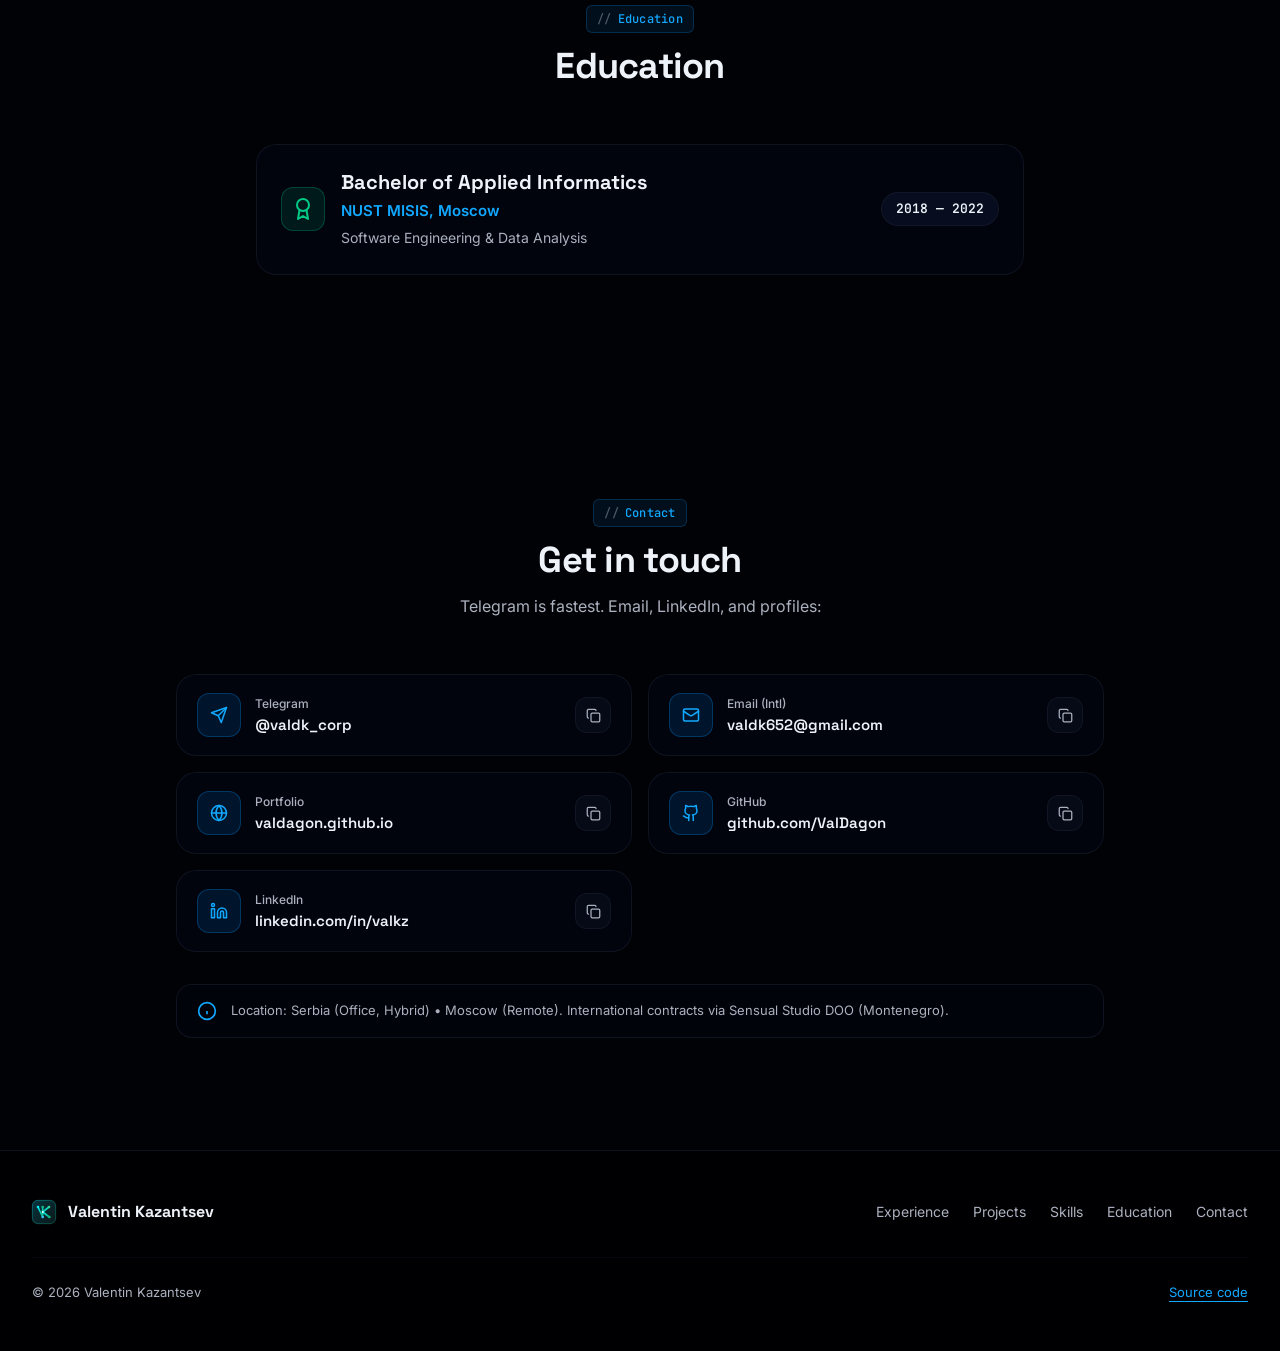
==== commit c6be2af5: "fix(experience): remove double job titles in favor of clean single roles" ====
--- a/index.html
+++ b/index.html
@@ -58,8 +58,8 @@
     />
     <meta name="twitter:image" content="https://valdagon.github.io/assets/og-card-v3.png?v=20261026" />
 
-    <link rel="stylesheet" href="./css/tokens.css?v=20261105_1745" />
-    <link rel="stylesheet" href="./css/style.css?v=20261105_1745" />
+    <link rel="stylesheet" href="./css/tokens.css?v=20261105_1756" />
+    <link rel="stylesheet" href="./css/style.css?v=20261105_1756" />
 
     <script type="application/ld+json">
       {
@@ -472,7 +472,7 @@
       </div>
     </noscript>
 
-    <script src="./js/data.js?v=20261105_1745" defer></script>
-    <script src="./js/app.js?v=20261105_1745" defer></script>
+    <script src="./js/data.js?v=20261105_1756" defer></script>
+    <script src="./js/app.js?v=20261105_1756" defer></script>
   </body>
 </html>
